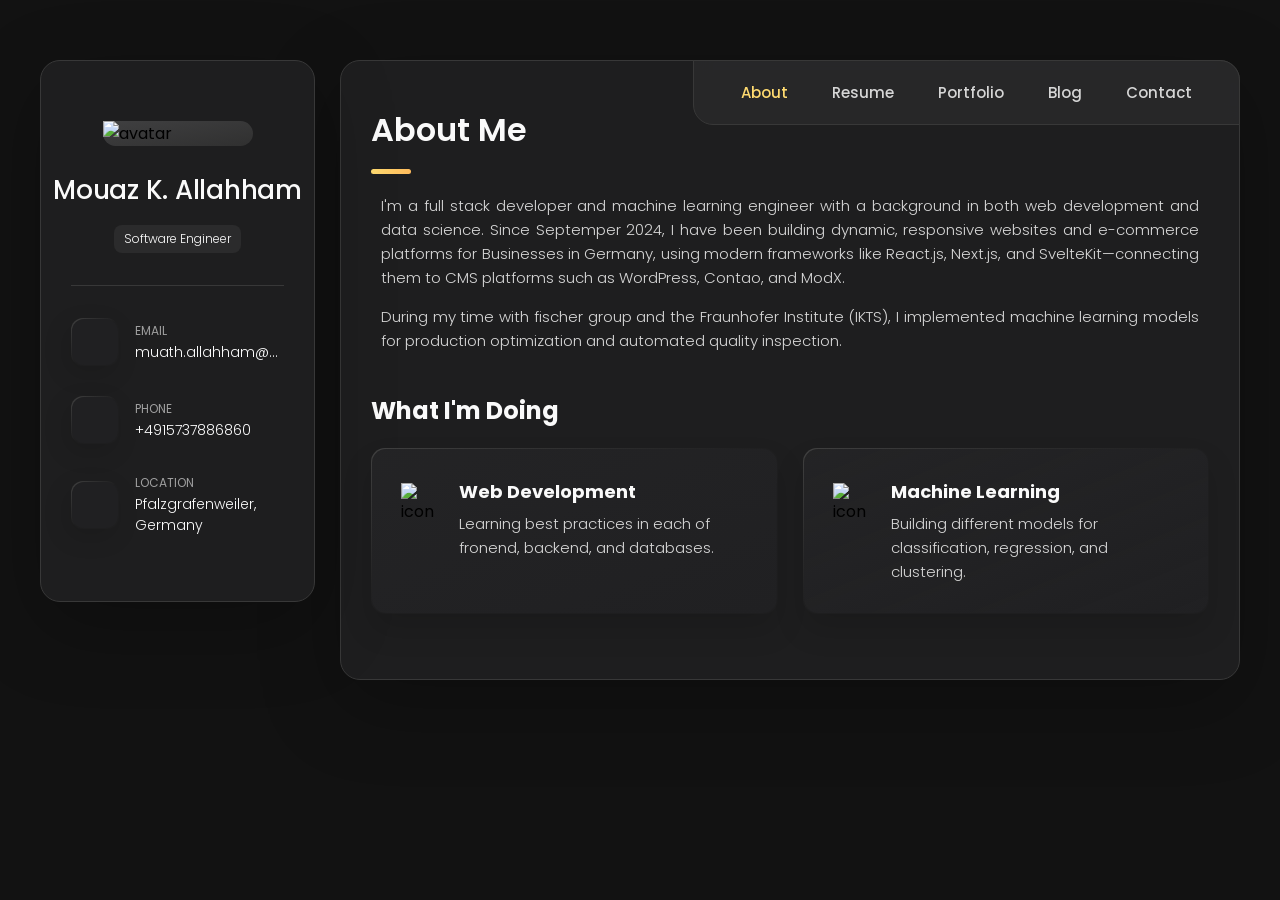
==== index.html @ 4fec2784 "portfolio first version" ====
<!DOCTYPE html>
<html lang="en">
  <head>
    <meta charset="UTF-8" />
    <meta name="viewport" content="width=device-width, initial-scale=1.0" />
    <title>Personal Portfolio</title>
    <link rel="stylesheet" href="style.css" />
    <link
      rel="shortcut icon"
      href="https://i.postimg.cc/9fqYVvxh/logo.png"
      type="image/x-icon"
    />
  </head>
  <body>
    <main>
      <aside class="sidebar" data-sidebar>
        <div class="sidebar-info">
          <figure class="avatar-box">
            <img
              src="https://i.postimg.cc/BQWgcd9D/simple-avatar-4.png"
              alt="avatar"
              width="80"
            />
          </figure>

          <div class="info-content">
            <h1 class="name" title="Mouaz K. Allahham">Mouaz K. Allahham</h1>
            <p class="title">Software Engineer</p>
          </div>

          <button class="info-more-btn" data-sidebar-btn>
            <span>Show Contacts</span>
            <ion-icon name="chevron-down"></ion-icon>
          </button>
        </div>

        <div class="sidebar-info-more">
          <div class="separator"></div>

          <ul class="contacts-list">
            <li class="contact-item">
              <div class="icon-box">
                <ion-icon name="mail-outline"></ion-icon>
              </div>

              <div class="contact-info">
                <p class="contact-title">Email</p>

                <a href="mailto:muath.allahham@gmail.com" class="contact-link"
                  >muath.allahham@gmail.com</a
                >
              </div>
            </li>

            <li class="contact-item">
              <div class="icon-box">
                <ion-icon name="phone-portrait-outline"></ion-icon>
              </div>

              <div class="contact-info">
                <p class="contact-title">Phone</p>

                <a href="tel:+4915737886860" class="contact-link"
                  >+4915737886860</a
                >
              </div>
            </li>

            <!-- <li class="contact-item">
              <div class="icon-box">
                <ion-icon name="calendar-outline"></ion-icon>
              </div>

              <div class="contact-info">
                <p class="contact-title">Birthday</p>

                <time datetime="1982-06-23">June 23, 1982</time>
              </div>
            </li> -->

            <li class="contact-item">
              <div class="icon-box">
                <ion-icon name="location-outline"></ion-icon>
              </div>

              <div class="contact-info">
                <p class="contact-title">Location</p>

                <address>Pfalzgrafenweiler, Germany</address>
              </div>
            </li>
          </ul>

          <div class="separator"></div>

          <ul class="social-list">
            <!-- <li class="social-item">
              <a href="#" class="social-link"
                ><ion-icon name="logo-facebook"></ion-icon
              ></a>
            </li>
            <li class="social-item">
              <a href="#" class="social-link"
                ><ion-icon name="logo-twitter"></ion-icon
              ></a>
            </li>
            <li class="social-item">
              <a href="#" class="social-link"
                ><ion-icon name="logo-instagram"></ion-icon
              ></a>
            </li> -->
          </ul>
        </div>
      </aside>

      <div class="main-content">
        <nav class="navbar">
          <ul class="navbar-list">
            <li class="navbar-item">
              <button class="navbar-link active" data-nav-link>About</button>
            </li>
            <li class="navbar-item">
              <button class="navbar-link" data-nav-link>Resume</button>
            </li>
            <li class="navbar-item">
              <button class="navbar-link" data-nav-link>Portfolio</button>
            </li>
            <li class="navbar-item">
              <button class="navbar-link" data-nav-link>Blog</button>
            </li>
            <li class="navbar-item">
              <button class="navbar-link" data-nav-link>Contact</button>
            </li>
          </ul>
        </nav>

        <article class="about active" data-page="about">
          <header>
            <h2 class="h2 article-title">About me</h2>
          </header>

          <section class="about-text">
            <p>
              I'm a full stack developer and machine learning engineer with a
              background in both web development and data science. Since
              Septemper 2024, I have been building dynamic, responsive websites
              and e-commerce platforms for Businesses in Germany, using modern
              frameworks like React.js, Next.js, and SvelteKit—connecting them
              to CMS platforms such as WordPress, Contao, and ModX.
            </p>
            <p>
              During my time with fischer group and the Fraunhofer Institute
              (IKTS), I implemented machine learning models for production
              optimization and automated quality inspection.
            </p>
          </section>

          <section class="service">
            <h3 class="h3 service-title">What I'm doing</h3>

            <ul class="service-list">
              <!-- <li class="service-item">
                <div class="service-icon-box">
                  <img
                    src="https://i.postimg.cc/4389jZkP/icon-design.png"
                    alt="icon"
                    width="40"
                  />
                </div>

                <div class="service-content-box">
                  <h4 class="h4 service-item-title">Web Design</h4>
                  <p class="service-item-text">
                    The most modern and high-quality design made at a
                    professional level.
                  </p>
                </div>
              </li> -->

              <li class="service-item">
                <div class="service-icon-box">
                  <img
                    src="https://i.postimg.cc/4389jZkP/icon-design.png"
                    alt="icon"
                    width="40"
                  />
                </div>

                <div class="service-content-box">
                  <h4 class="h4 service-item-title">Web development</h4>
                  <p class="service-item-text">
                    Learning best practices in each of fronend, backend, and
                    databases.
                  </p>
                </div>
              </li>

              <!-- <li class="service-item">
                <div class="service-icon-box">
                  <img
                    src="https://i.postimg.cc/xjLdzYxZ/icon-app.png"
                    alt="icon"
                    width="40"
                  />
                </div>

                <div class="service-content-box">
                  <h4 class="h4 service-item-title">Mobile apps</h4>
                  <p class="service-item-text">
                    Professional development of applications for iOS and
                    Android.
                  </p>
                </div>
              </li> -->

              <li class="service-item">
                <div class="service-icon-box">
                  <img
                    src="https://i.postimg.cc/QtDphVK8/brain.png"
                    alt="icon"
                    width="40"
                  />
                </div>

                <div class="service-content-box">
                  <h4 class="h4 service-item-title">Machine Learning</h4>
                  <p class="service-item-text">
                    Building different models for classification, regression,
                    and clustering.
                  </p>
                </div>
              </li>
            </ul>
          </section>

          <!-- <section class="testimonials">
            <h3 class="h3 testimonials-title">Testimonials</h3>

            <ul class="testimonials-list has-scrollbar">
              <li class="testimonials-item">
                <div class="content-card" data-testimonials-item>
                  <figure class="testimonials-avatar-box">
                    <img
                      src="https://i.postimg.cc/zGDHfn3G/avatar-1.png"
                      alt="avatar"
                      data-testimonials-avatar
                      width="60"
                    />
                  </figure>

                  <h4
                    class="h4 testimonials-item-title"
                    data-testimonials-title
                  >
                    Daniel Lewis
                  </h4>

                  <div class="testimonials-text" data-testimonials-text>
                    <p>
                      Richard was hired to create a corporate identity. It's
                      modern, clean and with a beautiful design that got a lot
                      of praises from colleagues and visitors. We were very
                      pleased with the work done. He has a lot of experience and
                      is very concerned about the needs of client.
                    </p>
                  </div>
                </div>
              </li>

              <li class="testimonials-item">
                <div class="content-card" data-testimonials-item>
                  <figure class="testimonials-avatar-box">
                    <img
                      src="https://i.postimg.cc/DwY0yHtx/avatar-2.png"
                      alt="avatar"
                      data-testimonials-avatar
                      width="60"
                    />
                  </figure>

                  <h4
                    class="h4 testimonials-item-title"
                    data-testimonials-title
                  >
                    Jessica Miller
                  </h4>

                  <div class="testimonials-text" data-testimonials-text>
                    <p>
                      Working with Richard has been an absolute pleasure. I was
                      impressed with his attention to detail, his web design
                      skills and his professional approach to our timelines and
                      processes.
                    </p>
                  </div>
                </div>
              </li>

              <li class="testimonials-item">
                <div class="content-card" data-testimonials-item>
                  <figure class="testimonials-avatar-box">
                    <img
                      src="https://i.postimg.cc/fRFWhX9F/avatar-3.png"
                      alt="avatar"
                      data-testimonials-avatar
                      width="60"
                    />
                  </figure>

                  <h4
                    class="h4 testimonials-item-title"
                    data-testimonials-title
                  >
                    Emily Evans
                  </h4>

                  <div class="testimonials-text" data-testimonials-text>
                    <p>
                      I couldn't be happier with the website that Richard
                      created for us. His attention to detail and creativity is
                      unmatched. Our clients frequently compliment the design,
                      and it has significantly improved our brand image.
                    </p>
                  </div>
                </div>
              </li>

              <li class="testimonials-item">
                <div class="content-card" data-testimonials-item>
                  <figure class="testimonials-avatar-box">
                    <img
                      src="https://i.postimg.cc/zXv1Xv81/avatar-4.png"
                      alt="avatar"
                      data-testimonials-avatar
                      width="60"
                    />
                  </figure>

                  <h4
                    class="h4 testimonials-item-title"
                    data-testimonials-title
                  >
                    Henry Williams
                  </h4>

                  <div class="testimonials-text" data-testimonials-text>
                    <p>
                      I was overwhelmed with the thought of redesigning my
                      online store, but Richard made the process seamless. The
                      site is not only visually appealing but also optimized for
                      conversions. I've seen a 50% increase in traffic since the
                      launch!
                    </p>
                  </div>
                </div>
              </li>
            </ul>
          </section> -->

          <div class="modal-container" data-modal-container>
            <div class="overlay" data-overlay></div>

            <section class="testimonials-modal">
              <button class="modal-close-btn" data-modal-close-btn>
                <ion-icon name="close-outline"></ion-icon>
              </button>

              <div class="modal-img-wrapper">
                <figure class="modal-avatar-box">
                  <img
                    src="https://i.postimg.cc/zGDHfn3G/avatar-1.png"
                    alt="Daniel Lewis"
                    width="80"
                    data-modal-img
                  />
                </figure>

                <img
                  src="https://i.postimg.cc/mZ00RwX7/icon-quote.png"
                  alt="quote icon"
                />
              </div>

              <div class="modal-content">
                <h4 class="h3 modal-title" data-modal-title>Daniel Lewis</h4>
                <time datetime="2023-06-14">14 June, 2023</time>

                <div class="modal-text" data-modal-text>
                  <p>
                    Richard was hired to create a corporate identity. It's
                    modern, clean and with a beautiful design that got a lot of
                    praises from colleagues and visitors. We were very pleased
                    with the work done. He has a lot of experience and is very
                    concerned about the needs of client.
                  </p>
                </div>
              </div>
            </section>
          </div>

          <!-- <section class="clients">
            <h3 class="h3 clients-title">Clients</h3>

            <ul class="clients-list has-scrollbar">
              <li class="clients-item">
                <a href="#"
                  ><img
                    src="https://i.postimg.cc/YqfKyG66/logo-1-color.png"
                    alt="logo"
                /></a>
              </li>

              <li class="clients-item">
                <a href="#"
                  ><img
                    src="https://i.postimg.cc/fWm6JtgG/logo-2-color.png"
                    alt="logo"
                /></a>
              </li>

              <li class="clients-item">
                <a href="#"
                  ><img
                    src="https://i.postimg.cc/Bb07xpwd/logo-3-color.png"
                    alt="logo"
                /></a>
              </li>

              <li class="clients-item">
                <a href="#"
                  ><img
                    src="https://i.postimg.cc/hv1yMmkh/logo-4-color.png"
                    alt="logo"
                /></a>
              </li>

              <li class="clients-item">
                <a href="#"
                  ><img
                    src="https://i.postimg.cc/ry1P86Dc/logo-5-color.png"
                    alt="logo"
                /></a>
              </li>

              <li class="clients-item">
                <a href="#"
                  ><img
                    src="https://i.postimg.cc/SsWDN8NV/logo-6-color.png"
                    alt="logo"
                /></a>
              </li>
            </ul>
          </section> -->
        </article>

        <article class="resume" data-page="resume">
          <header>
            <h2 class="h2 article-title">Resume</h2>
          </header>

          <section class="timeline">
            <div class="title-wrapper">
              <div class="icon-box">
                <ion-icon name="book-outline"></ion-icon>
              </div>

              <h3 class="h3">Experience</h3>
            </div>

            <ol class="timeline-list">
              <li class="timeline-item">
                <h4 class="h4 timeline-item-title">
                  Webentwickler - Martini Werbeagentur
                </h4>
                <span>09/2024 - Present</span>
                <p class="timeline-text">
                  Creating dynamic, responsive websites and e-commerce platforms
                  for businesses in Germany, using frameworks like React.js,
                  Next.js, and SvelteKit, as well as vanilla JavaScript/CSS, and
                  integrating with various CMSs including WordPress, Contao, and
                  ModX.
                </p>
              </li>

              <li class="timeline-item">
                <h4 class="h4 timeline-item-title">
                  Data Scientist / Machine Learning Engineer (internship) -
                  Fischer group
                </h4>
                <span>02/2024 - 07/2024</span>
                <p class="timeline-text">
                  Design and implementation of machine learning and computer
                  vision models based on sensor and image data for the
                  optimization of production processes and automated quality
                  inspection, including successful integration into existing
                  systems through interdisciplinary collaboration.
                </p>
              </li>

              <li class="timeline-item">
                <h4 class="h4 timeline-item-title">
                  Data Scientist (Master thesis) - Fraunhofer Institute (IKTS)
                </h4>
                <span>02/2023 - 07/2023</span>
                <p class="timeline-text">
                  Development and use of a database for electrode experiments
                  for data-driven analysis, visualization, and development of
                  machine learning models using SQL and Python.
                </p>
              </li>
            </ol>
          </section>

          <section class="timeline">
            <div class="title-wrapper">
              <div class="icon-box">
                <ion-icon name="book-outline"></ion-icon>
              </div>

              <h3 class="h3">Education</h3>
            </div>

            <ol class="timeline-list">
              <li class="timeline-item">
                <h4 class="h4 timeline-item-title">
                  M.A. in Digital Engineering - Bauhaus University (Germany)
                </h4>
                <span>2020 - 2023</span>
                <p class="timeline-text">
                  Master’s Thesis in collaboration with the Fraunhofer Institute
                  (IKTS): Title: “Predicting the Slurry Properties in the
                  Cathode Electrode Manufacturing Process”. <br />
                  Thesis Grade: 1.7 <br />
                  Project: Spam Detection in Search Engines
                </p>
              </li>

              <li class="timeline-item">
                <h4 class="h4 timeline-item-title">
                  B.A. in Civil Engineering - King Saud University (Saudi
                  Arabia)
                </h4>
                <span>2015 - 2019</span>
                <p class="timeline-text">
                  Grade: Very Good <br />
                  Major: Structural and Geotechnical Engineering <br />
                  Publications: "Efficient pile distribution for piled-raft foundations for tall buildings". American Society for Civil Engineers (ASCE)
                </p>
              </li>
            </ol>
          </section>

          <section class="skill">
            <h3 class="h3 skills-title">My Skills</h3>

            <ul class="skills-list content-card">
              <li class="skills-item">
                <div class="title-wrapper">
                  <h5 class="h5">Full Stack Web Development</h5>
                  <data value="60">60%</data>
                </div>

                <div class="skills-progress-bg">
                  <div class="skills-progress-fill" style="width: 60%"></div>
                </div>
              </li>

              <li class="skills-item">
                <div class="title-wrapper">
                  <h5 class="h5">Machine Learning Models Development</h5>
                  <data value="70">70%</data>
                </div>

                <div class="skills-progress-bg">
                  <div class="skills-progress-fill" style="width: 70%"></div>
                </div>
              </li>
            </ul>
          </section>
        </article>

        <article class="portfolio" data-page="portfolio">
          <header>
            <h2 class="h2 article-title">Portfolio</h2>
          </header>

          <!-- <section class="projects">
            <ul class="filter-list">
              <li class="filter-item">
                <button class="active" data-filter-btn>All</button>
              </li>
              <li class="filter-item">
                <button data-filter-btn>Web Design</button>
              </li>
              <li class="filter-item">
                <button data-filter-btn>Applications</button>
              </li>
              <li class="filter-item">
                <button data-filter-btn>Web Development</button>
              </li>
            </ul> -->

            <div class="filter-select-box">
              <button class="filter-select" data-select>
                <div class="select-value" data-select-value>
                  Select Category
                </div>

                <div class="select-icon">
                  <ion-icon name="chevron-down"></ion-icon>
                </div>
              </button>

              <ul class="select-list">
                <li class="select-item">
                  <button data-select-item>All</button>
                </li>
                <li class="select-item">
                  <button data-select-item>Web Design</button>
                </li>
                <li class="select-item">
                  <button data-select-item>Applications</button>
                </li>
                <li class="select-item">
                  <button data-select-item>Web Development</button>
                </li>
              </ul>
            </div>

            <!-- <ul class="project-list">
              <li
                class="project-item active"
                data-filter-item
                data-category="web development"
              >
                <a href="#">
                  <figure class="project-img">
                    <div class="project-item-icon-box">
                      <ion-icon name="eye-outline"></ion-icon>
                    </div>

                    <img
                      src="https://i.postimg.cc/qRHpHMyd/project-1.jpg"
                      alt="finance"
                      loading="lazy"
                    />
                  </figure>

                  <h3 class="project-title">Finance</h3>
                  <p class="project-category">Web Development</p>
                </a>
              </li>

              <li
                class="project-item active"
                data-filter-item
                data-category="web development"
              >
                <a href="#">
                  <figure class="project-img">
                    <div class="project-item-icon-box">
                      <ion-icon name="eye-outline"></ion-icon>
                    </div>

                    <img
                      src="https://i.postimg.cc/bNrcM2Wt/project-2.png"
                      alt="orizon"
                      loading="lazy"
                    />
                  </figure>

                  <h3 class="project-title">Orizon</h3>
                  <p class="project-category">Web Development</p>
                </a>
              </li>

              <li
                class="project-item active"
                data-filter-item
                data-category="web design"
              >
                <a href="#">
                  <figure class="project-img">
                    <div class="project-item-icon-box">
                      <ion-icon name="eye-outline"></ion-icon>
                    </div>

                    <img
                      src="https://i.postimg.cc/jSJVqYsq/project-3.jpg"
                      alt="fundo"
                      loading="lazy"
                    />
                  </figure>

                  <h3 class="project-title">Fundo</h3>
                  <p class="project-category">Web Design</p>
                </a>
              </li>

              <li
                class="project-item active"
                data-filter-item
                data-category="applications"
              >
                <a href="#">
                  <figure class="project-img">
                    <div class="project-item-icon-box">
                      <ion-icon name="eye-outline"></ion-icon>
                    </div>

                    <img
                      src="https://i.postimg.cc/dtpXxNGb/project-4.png"
                      alt="brawlhalla"
                      loading="lazy"
                    />
                  </figure>

                  <h3 class="project-title">Brawlhalla</h3>
                  <p class="project-category">Applications</p>
                </a>
              </li>

              <li
                class="project-item active"
                data-filter-item
                data-category="web design"
              >
                <a href="#">
                  <figure class="project-img">
                    <div class="project-item-icon-box">
                      <ion-icon name="eye-outline"></ion-icon>
                    </div>

                    <img
                      src="https://i.postimg.cc/43T0JKLw/project-5.png"
                      alt="dsm."
                      loading="lazy"
                    />
                  </figure>

                  <h3 class="project-title">DSM.</h3>
                  <p class="project-category">Web Design</p>
                </a>
              </li>

              <li
                class="project-item active"
                data-filter-item
                data-category="web design"
              >
                <a href="#">
                  <figure class="project-img">
                    <div class="project-item-icon-box">
                      <ion-icon name="eye-outline"></ion-icon>
                    </div>

                    <img
                      src="https://i.postimg.cc/qR1DX1kZ/project-6.png"
                      alt="metaspark"
                      loading="lazy"
                    />
                  </figure>

                  <h3 class="project-title">Metaspark</h3>
                  <p class="project-category">Web Design</p>
                </a>
              </li>

              <li
                class="project-item active"
                data-filter-item
                data-category="web development"
              >
                <a href="#">
                  <figure class="project-img">
                    <div class="project-item-icon-box">
                      <ion-icon name="eye-outline"></ion-icon>
                    </div>

                    <img
                      src="https://i.postimg.cc/Kj4q9tjc/project-7.png"
                      alt="summary"
                      loading="lazy"
                    />
                  </figure>

                  <h3 class="project-title">Summary</h3>
                  <p class="project-category">Web Development</p>
                </a>
              </li>

              <li
                class="project-item active"
                data-filter-item
                data-category="applications"
              >
                <a href="#">
                  <figure class="project-img">
                    <div class="project-item-icon-box">
                      <ion-icon name="eye-outline"></ion-icon>
                    </div>

                    <img
                      src="https://i.postimg.cc/rw2j4B1w/project-8.jpg"
                      alt="task manager"
                      loading="lazy"
                    />
                  </figure>

                  <h3 class="project-title">Task Manager</h3>
                  <p class="project-category">Applications</p>
                </a>
              </li>

              <li
                class="project-item active"
                data-filter-item
                data-category="web development"
              >
                <a href="#">
                  <figure class="project-img">
                    <div class="project-item-icon-box">
                      <ion-icon name="eye-outline"></ion-icon>
                    </div>

                    <img
                      src="https://i.postimg.cc/7LxNsSQv/project-9.png"
                      alt="arrival"
                      loading="lazy"
                    />
                  </figure>

                  <h3 class="project-title">Arrival</h3>
                  <p class="project-category">Web Development</p>
                </a>
              </li>
            </ul> -->
          </section>
        </article>

        <article class="blog" data-page="blog">
          <header>
            <h2 class="h2 article-title">Blog</h2>
          </header>

          <section class="blog-posts">
            <!-- <ul class="blog-posts-list">
              <li class="blog-post-item">
                <a href="#">
                  <figure class="blog-banner-box">
                    <img
                      src="https://i.postimg.cc/DysCZrWs/blog-1.jpg"
                      alt="Design conferences in 2024"
                      loading="lazy"
                    />
                  </figure>

                  <div class="blog-content">
                    <div class="blog-meta">
                      <p class="blog-category">Design</p>
                      <span class="dot"></span>
                      <time datetime="2024-02-23">Feb 23, 2024</time>
                    </div>

                    <h3 class="h3 blog-item-title">
                      Design conferences in 2024
                    </h3>
                    <p class="blog-text">
                      In 2024, several exciting design conferences are set to
                      take place, offering opportunities for professionals and
                      enthusiasts to connect, learn, and share innovative ideas.
                    </p>
                  </div>
                </a>
              </li>

              <li class="blog-post-item">
                <a href="#">
                  <figure class="blog-banner-box">
                    <img
                      src="https://i.postimg.cc/QC7qFDMs/blog-2.jpg"
                      alt="Best fonts every designer"
                      loading="lazy"
                    />
                  </figure>

                  <div class="blog-content">
                    <div class="blog-meta">
                      <p class="blog-category">Design</p>
                      <span class="dot"></span>
                      <time datetime="2024-01-29">Jan 29, 2024</time>
                    </div>

                    <h3 class="h3 blog-item-title">
                      Best fonts every designer
                    </h3>
                    <p class="blog-text">
                      When it comes to typography, choosing the right font is
                      essential for effective design. In this article, I'll
                      bring a brief overview of some of the best fonts that
                      every designer should consider incorporating into their
                      toolkit.
                    </p>
                  </div>
                </a>
              </li>

              <li class="blog-post-item">
                <a href="#">
                  <figure class="blog-banner-box">
                    <img
                      src="https://i.postimg.cc/W1T71QcL/blog-3.jpg"
                      alt="Design digest #80"
                      loading="lazy"
                    />
                  </figure>

                  <div class="blog-content">
                    <div class="blog-meta">
                      <p class="blog-category">Design</p>
                      <span class="dot"></span>
                      <time datetime="2023-12-20">Dec 20, 2023</time>
                    </div>

                    <h3 class="h3 blog-item-title">Design digest #80</h3>
                    <p class="blog-text">
                      Hello, my friends. In this Design Digest, I'll show you a
                      curated collection of the latest trends, insights, and
                      innovations in the design world. This edition highlights
                      key themes and discussions that are shaping the future of
                      design.
                    </p>
                  </div>
                </a>
              </li>

              <li class="blog-post-item">
                <a href="#">
                  <figure class="blog-banner-box">
                    <img
                      src="https://i.postimg.cc/2S0n8yxh/blog-4.jpg"
                      alt="2023 UI interactions"
                      loading="lazy"
                    />
                  </figure>

                  <div class="blog-content">
                    <div class="blog-meta">
                      <p class="blog-category">Design</p>
                      <span class="dot"></span>
                      <time datetime="2023-11-29">Nov 29, 2023</time>
                    </div>

                    <h3 class="h3 blog-item-title">2023 UI interactions</h3>
                    <p class="blog-text">
                      As we move into 2024, 2023 was marked by the rapidly
                      evolution of the landscape of UI interactions, driven by
                      advancements in technology and user expectations. Dive
                      with me in this text to see the main areas changed in this
                      year.
                    </p>
                  </div>
                </a>
              </li>

              <li class="blog-post-item">
                <a href="#">
                  <figure class="blog-banner-box">
                    <img
                      src="https://i.postimg.cc/YCCmVkw9/blog-5.jpg"
                      alt="The forgotten art of spacing"
                      loading="lazy"
                    />
                  </figure>

                  <div class="blog-content">
                    <div class="blog-meta">
                      <p class="blog-category">Design</p>
                      <span class="dot"></span>
                      <time datetime="2023-11-12">Nov 12, 2023</time>
                    </div>

                    <h3 class="h3 blog-item-title">
                      The forgotten art of spacing
                    </h3>
                    <p class="blog-text">
                      In the realm of design, spacing is often an overlooked yet
                      crucial element that can significantly impact the overall
                      aesthetic and functionality of a composition. This post
                      will emphasize the importance of white space, margins, and
                      padding in creating visually appealing and effective
                      designs.
                    </p>
                  </div>
                </a>
              </li>

              <li class="blog-post-item">
                <a href="#">
                  <figure class="blog-banner-box">
                    <img
                      src="https://i.postimg.cc/zBCBvP16/blog-6.jpg"
                      alt="Design digest #79"
                      loading="lazy"
                    />
                  </figure>

                  <div class="blog-content">
                    <div class="blog-meta">
                      <p class="blog-category">Design</p>
                      <span class="dot"></span>
                      <time datetime="2023-10-20">Oct 20, 2023</time>
                    </div>

                    <h3 class="h3 blog-item-title">Design digest #79</h3>
                    <p class="blog-text">
                      Hi, my friends. In this Design Digest I'll focus in the
                      tools and resources that we use daily in our projects.
                      Also, I'll include examples of software recommendations,
                      online courses, and design communities that foster
                      collaboration and learning.
                    </p>
                  </div>
                </a>
              </li>
            </ul> -->
          </section>
        </article>

        <article class="contact" data-page="contact">
          <header>
            <h2 class="h2 article-title">Contact</h2>
          </header>

          <!-- <section class="mapbox" data-mapbox>
            <figure>
              <iframe
                src="https://www.google.com/maps/embed?pb=!1m18!1m12!1m3!1d199666.5651251294!2d-121.58334177520186!3d38.56165006739519!2m3!1f0!2f0!3f0!3m2!1i1024!2i768!4f13.1!3m3!1m2!1s0x809ac672b28397f9%3A0x921f6aaa74197fdb!2sSacramento%2C%20CA%2C%20USA!5e0!3m2!1sen!2sbd!4v1647608789441!5m2!1sen!2sbd"
                width="400"
                height="300"
                loading="lazy"
              ></iframe>
            </figure>
          </section> -->

          <!-- <section class="contact-form">
            <h3 class="h3 form-title">Contact Form</h3>

            <form action="#" class="form" data-form>
              <div class="input-wrapper">
                <input
                  type="text"
                  name="fullname"
                  class="form-input"
                  placeholder="Full name"
                  required
                  data-form-input
                />
                <input
                  type="email"
                  name="email"
                  class="form-input"
                  placeholder="Email Address"
                  required
                  data-form-input
                />
              </div>

              <textarea
                name="message"
                class="form-input"
                placeholder="Your Message"
                required
                data-form-input=""
              ></textarea>

              <button class="form-btn" type="submit" disabled data-form-btn>
                <ion-icon name="paper-plane"></ion-icon>
                <span>Send Message</span>
              </button>
            </form>
          </section> -->
        </article>
      </div>
    </main>

    <script src="main.js"></script>

    <script
      type="module"
      src="https://unpkg.com/ionicons@7.1.0/dist/ionicons/ionicons.esm.js"
    ></script>
    <script
      nomodule
      src="https://unpkg.com/ionicons@7.1.0/dist/ionicons/ionicons.js"
    ></script>
  </body>
</html>
---- style.css ----
@import url('https://fonts.googleapis.com/css2?family=Poppins:ital,wght@0,100;0,200;0,300;0,400;0,500;0,600;0,700;0,800;0,900;1,100;1,200;1,300;1,400;1,500;1,600;1,700;1,800;1,900&display=swap');

:root {
    --bg-gradient-onyx: linear-gradient(to bottom right, hsl(240, 1%, 25%) 3%, hsl(0, 0%, 19%) 97%);
    --bg-gradient-jet: linear-gradient(to bottom right, hsla(240, 1%, 18%, .251) 3%, hsla(240, 2%, 11%, 0) 100%), hsl(240, 2%, 13%);
    --bg-gradient-yellow1: linear-gradient(to bottom right, hsl(45, 100%, 71%) 0%, hsla(36, 100%, 69%, 0) 50%);
    --bg-gradient-yellow2: linear-gradient(135deg, hsla(45, 100%, 71%, .251) 0%, hsla(35, 100%, 68%, 0) 59.86%), hsl(240, 2%, 13%);
    --border-gradient-onyx: linear-gradient(to bottom right, hsl(0, 0%, 25%) 0%, hsla(0, 0%, 25%, 0) 50%);
    --text-gradient-yellow: linear-gradient(to right, hsl(45, 100%, 72%), hsl(35, 100%, 68%));

    --jet: hsl(0, 0%, 22%);
    --onyx: hsl(240, 1%, 17%);
    --eerie-black1: hsl(240, 2%, 13%);
    --eerie-black2: hsl(240, 2%, 12%);
    --smoky-black: hsl(0, 0%, 7%);
    --white1: hsl(0, 0%, 100%);
    --white2: hsl(0, 0%, 98%);
    --orange-yellow-crayola: hsl(45, 100%, 72%);
    --vegas-gold: hsl(45, 54%, 58%);
    --light-gray: hsl(0, 0%, 84%);
    --light-gray70: hsla(0, 0%, 84%, .7);
    --bittersweet-shimmer: hsl(0, 43%, 51%);

    --ff-poppins: 'Poppins', sans-serif;

    --fs1: 24px;
    --fs2: 18px;
    --fs3: 17px;
    --fs4: 16px;
    --fs5: 15px;
    --fs6: 14px;
    --fs7: 13px;
    --fs8: 12px;

    --fw300: 300;
    --fw400: 400;
    --fw500: 500;
    --fw600: 600;

    --shadow1: -4px 8px 24px hsla(0, 0%, 0%, .25);
    --shadow2: 0px 16px 30px hsla(0, 0%, 0%, .25);
    --shadow3: 0px 16px 40px hsla(0, 0%, 0%, .25);
    --shadow4: 0px 25px 50px hsla(0, 0%, 0%, .15);
    --shadow5: 0px 24px 80px hsla(0, 0%, 0%, .25);

    --transition1: .25s ease;
    --transition2: .5s ease-in-out;
}

*, *::before, *::after {
    margin: 0;
    padding: 0;
    box-sizing: border-box;
}

a {text-decoration: none; }

li {list-style: none; }

img, ion-icon, a, button, time, span { display: block; }

button {
    font: inherit;
    background: none;
    border: none;
    text-align: left;
    cursor: pointer;
}

input, textarea {
    display: block;
    width: 100%;
    background: none;
    font: inherit;
}

::selection {
    background: var(--orange-yellow-crayola);
    color: var(--smoky-black);
}

:focus { outline-color: var(--orange-yellow-crayola); }

html { font-family: var(--ff-poppins); }

body { background: var(--smoky-black); }

main {
    margin: 15px 12px;
    margin-bottom: 75px;
    min-width: 259px;
}

.sidebar, article {
    background: var(--eerie-black2);
    border: 1px solid var(--jet);
    border-radius: 20px;
    box-shadow: var(--shadow1);
    z-index: 1;
    padding: 15px;
}

    .sidebar.active { max-height: 405px; }

.separator {
    width: 100%;
    height: 1px;
    background: var(--jet);
    margin: 16px 0;
}

.icon-box {
    position: relative;
    background: var(--border-gradient-onyx);
    width: 30px;
    height: 30px;
    border-radius: 8px;
    display: flex;
    justify-content: center;
    align-items: center;
    font-size: 16px;
    color: var(--orange-yellow-crayola);
    box-shadow: var(--shadow1);
    z-index: 1;
}

    .icon-box::before {
        content: '';
        position: absolute;
        inset: 1px;
        background: var(--eerie-black1);
        border-radius: inherit;
        z-index: -1;
    }

    .icon-box ion-icon { --ionicon-stroke-width: 35px; }

article { display: none; }

    article.active { 
        display: block;
        animation: fade .5s ease backwards;
    }

        @keyframes fade {
            0% { opacity: 0; }
            100% { opacity: 1; }
        }

.h2, .h3, .h4, .h5 { 
    color: var(--white2);
    text-transform: capitalize;
}

    .h2 { font-size: var(--fs1); }
    .h3 { font-size: var(--fs2); }
    .h4 { font-size: var(--fs4); }
    .h5 { 
        font-size: var(--fs7);
        font-weight: var(--fw500); 
    }

.article-title {
    position: relative;
    padding-bottom: 7px;
}

    .article-title::after {
        content: '';
        position: absolute;
        bottom: 0;
        left: 0;
        width: 30px;
        height: 3px;
        background: var(--text-gradient-yellow);
        border-radius: 3px;
    }

.has-scrollbar::-webkit-scrollbar {
    width: 5px;
    height: 5px;
}

.has-scrollbar::-webkit-scrollbar-track {
    background: var(--onyx);
    border-radius: 5px;
}

.has-scrollbar::-webkit-scrollbar-thumb {
    background: var(--orange-yellow-crayola);
    border-radius: 5px;
}

.has-scrollbar::-webkit-scrollbar-button { width: 20px; }

.content-card {
    position: relative;
    background: var(--border-gradient-onyx);
    padding: 15px;
    padding-top: 45px;
    border-radius: 14px;
    box-shadow: var(--shadow2);
    cursor: pointer;
    z-index: 1;
}

    .content-card::before {
        content: '';
        position: absolute;
        inset: 1px;
        background: var(--bg-gradient-jet);
        border-radius: inherit;
        z-index: -1;
    }

/*ASIDE - SIDEBAR*/

.sidebar {
    margin-bottom: 15px;
    max-height: 112px;
    overflow: hidden;
    padding: 15px;
    transition: var(--transition2);
}

.sidebar-info {
    position: relative;
    display: flex;
    justify-content: flex-start;
    align-items: center;
    gap: 15px;
}



.avatar-box {
    background: var(--bg-gradient-onyx);
    border-radius: 20px;
}

.info-content .name {
    color: var(--white2);
    font-size: var(--fs3);
    font-weight: var(--fw500);
    letter-spacing: -0.25px;
    margin-bottom: 10px;
}

.info-content .title {
    color: var(--white1);
    background: var(--onyx);
    font-size: var(--fs8);
    font-weight: var(--fw300);
    width: max-content;
    padding: 3px 12px;
    border-radius: 8px;
}

.info-more-btn {
    position: absolute;
    top: -15px;
    right: -15px;
    border-radius: 0 15px;
    font-size: 13px;
    color: var(--orange-yellow-crayola);
    background: var(--border-gradient-onyx);
    padding: 10px;
    box-shadow: var(--shadow2);
    transition: var(--transition1);
    z-index: 1;
}

    .info-more-btn::before {
        content: '';
        position: absolute;
        inset: 1px;
        border-radius: inherit;
        background: var(--bg-gradient-jet);
        transition: var(--transition1);
        z-index: -1;
    }

        .info-more-btn:hover, .info-more-btn:focus { background: var(--bg-gradient-yellow1); }
        .info-more-btn:hover::before, .info-more-btn:focus::before { background: var(--bg-gradient-yellow2); }

    .info-more-btn span { display: none; }

.sidebar-info-more {
    opacity: 0;
    visibility: hidden;
    transition: var(--transition2);
}

    .sidebar.active .sidebar-info-more {
        opacity: 1;
        visibility: visible;
    }

.contacts-list {
    display: grid;
    grid-template-columns: 1fr;
    gap: 16px;
}

.contact-item {
    min-width: 100%;
    display: flex;
    align-items: center;
    gap: 16px;
}

.contact-info {
    max-width: calc(100% - 46px);
    width: calc(100% - 46px);
}

    .contact-info :is(.contact-link, time, address) {
        color: var(--white2);
        font-size: var(--fs7);
    }

    .contact-info address { font-style: normal; }

.contact-title {
    color: var(--light-gray70);
    font-size: var(--fs8);
    text-transform: uppercase;
    margin-bottom: 2px;
}

.social-list {
    display: flex;
    justify-content: flex-start;
    align-items: center;
    gap: 15px;
    padding-bottom: 4px;
    padding-left: 7px;
}

.social-item .social-link {
    color: var(--light-gray70);
    font-size: 18px;
}

    .social-item .social-link:hover { color: var(--light-gray); }

/*NAVBAR*/

.navbar {
    position: fixed;
    bottom: 0;
    left: 0;
    width: 100%;
    background: hsla(240, 1%, 17%, .75);
    backdrop-filter: blur(10px);
    border: 1px solid var(--jet);
    border-radius: 12px 12px 0 0;
    box-shadow: var(--shadow2);
    z-index: 5;
}

.navbar-list {
    display: flex;
    flex-wrap: wrap;
    justify-content: center;
    align-items: center;
    padding: 0 10px;
}

.navbar-link {
    color: var(--light-gray);
    font-size: var(--fs8);
    padding: 20px 7px;
    transition: color var(--transition1);
}

    .navbar-link:hover, .navbar-link:focus { color: var(--light-gray70); }
    .navbar-link.active { color: var(--orange-yellow-crayola); }

/*ABOUT*/

.about .article-title { 
    margin-bottom: 15px;
    margin-top: 15px;
}

.about-text {
    color: var(--light-gray);
    font-size: var(--fs6);
    font-weight: var(--fw300);
    line-height: 1.6;
}

    .about-text p { 
        margin-bottom: 15px;
        text-align: justify;
        padding-left: 10px;
        padding-right: 10px;
     }

.service { margin-bottom: 35px; }

.service-title { margin-bottom: 20px; }

.service-list {
    display: grid;
    grid-template-columns: 1fr;
    gap: 20px;
}

.service-item {
    position: relative;
    background: var(--border-gradient-onyx);
    padding: 20px;
    border-radius: 14px;
    box-shadow: var(--shadow2);
    z-index: 1;
}

    .service-item::before {
        content: '';
        position: absolute;
        inset: 1px;
        background: var(--bg-gradient-jet);
        border-radius: inherit;
        z-index: -1;
    }

.service-icon-box { margin-bottom: 10px; }
    .service-icon-box img { margin: auto; }

.service-content-box { text-align: center; }
.service-item-title { margin-bottom: 7px; }

.service-item-text {
    color: var(--light-gray);
    font-size: var(--fs6);
    font-weight: var(--fw300);
    line-height: 1.6;
}

/*TESTIMONIALS*/

.testimonials { margin-bottom: 30px; }
.testimonials-title { margin-bottom: 20px; }

.testimonials-list {
    display: flex;
    justify-content: flex-start;
    align-items: flex-start;
    gap: 15px;
    margin: 0 -15px;
    padding: 25px 15px;
    padding-bottom: 35px;
    overflow-x: auto;
    scroll-behavior: smooth;
    overscroll-behavior-inline: contain;
    scroll-snap-type: inline mandatory;
}

.testimonials-item {
    min-width: 100%;
    scroll-snap-align: center;
}

.testimonials-avatar-box {
    position: absolute;
    top: 0;
    left: 0;
    transform: translate(15px, -25px);
    background: var(--bg-gradient-onyx);
    border-radius: 14px;
    box-shadow: var(--shadow1);
}

.testimonials-text {
    color: var(--light-gray);
    font-size: var(--fs6);
    font-weight: var(--fw300);
    line-height: 1.6;
    display: -webkit-box;
    line-clamp: 4;
    -webkit-line-clamp: 4;
    -webkit-box-orient: vertical;
    overflow: hidden;
}

/*MODAL CONTAINER*/

.modal-container {
    position: fixed;
    top: 0;
    left: 0;
    width: 100%;
    height: 100%;
    display: flex;
    justify-content: center;
    align-items: center;
    overflow-y: auto;
    overscroll-behavior: contain;
    z-index: 20;
    pointer-events: none;
    visibility: hidden;
}

    .modal-container::-webkit-scrollbar { display: none; }

    .modal-container.active {
        pointer-events: all;
        visibility: visible;
    }

        .modal-container.active .testimonials-modal {
            transform: scale(1);
            opacity: 1;
        }

.overlay {
    position: fixed;
    top: 0;
    left: 0;
    width: 100%;
    height: 100vh;
    background: hsl(0, 0%, 5%);
    opacity: 0;
    visibility: hidden;
    pointer-events: none;
    z-index: 1;
    transition: var(--transition1);
}

    .overlay.active {
        opacity: .8;
        visibility: visible;
        pointer-events: all;
    }

.testimonials-modal {
    background: var(--eerie-black2);
    position: relative;
    padding: 15px;
    margin: 15px 12px;
    border: 1px solid var(--jet);
    border-radius: 14px;
    box-shadow: var(--shadow5);
    transform: scale(1.2);
    opacity: 0;
    transition: var(--transition1);
    z-index: 2;
}

.modal-close-btn {
    position: absolute;
    top: 15px;
    right: 15px;
    background: var(--onyx);
    border-radius: 8px;
    width: 32px;
    height: 32px;
    display: flex;
    justify-content: center;
    align-items: center;
    color: var(--white2);
    font-size: 18px;
    opacity: .7;
}

    .modal-close-btn:hover, .modal-close-btn:focus { opacity: 1; }
    .modal-close-btn ion-icon { --ionicon-stroke-width: 50px; }

.modal-avatar-box {
    background: var(--bg-gradient-onyx);
    width: max-content;
    border-radius: 14px;
    margin-bottom: 15px;
    box-shadow: var(--shadow2);
}

.modal-img-wrapper > img { display: none; }

.modal-title { margin-bottom: 4px; }

.modal-content time {
    font-size: var(--fs6);
    color: var(--light-gray70);
    font-weight: var(--fw500);
    margin-bottom: 10px;
}

.modal-content p {
    color: var(--light-gray);
    font-size: var(--fs6);
    font-weight: var(--fw300);
    line-height: 1.6;
}

/*CLIENTS*/

.clients { margin-bottom: 15px; }

.clients-list {
    display: flex;
    justify-content: flex-start;
    align-items: flex-start;
    gap: 15px;
    margin: 0 -15px;
    padding: 25px;
    padding-bottom: 25px;
    overflow-x: auto;
    scroll-behavior: smooth;
    overscroll-behavior-inline: contain;
    scroll-snap-type: inline mandatory;
    scroll-padding-inline: 25px;
}

.clients-item {
    min-width: 50%;
    scroll-snap-align: start;
}

    .clients-item img {
        width: 100%;
        filter: grayscale(1);
        transition: var(--transition1);
    }

        .clients-item img:hover { filter: grayscale(0);}

/*RESUME*/

.article-title { margin-bottom: 30px; }

.timeline { margin-bottom: 30px; }

    .timeline .title-wrapper {
        display: flex;
        align-items: center;
        gap: 15px;
        margin-bottom: 25px;
    }

.timeline-list {
    font-size: var(--fs6);
    margin-left: 45px;
}

    .timeline-list span {
        color: var(--vegas-gold);
        font-weight: var(--fw400);
        line-height: 1.6;
    }

.timeline-item { position: relative; }

    .timeline-item:not(:last-child) { margin-bottom: 20px; }
        .timeline-item:not(:last-child)::before {
            content: '';
            position: absolute;
            top: -25px;
            left: -30px;
            width: 1px;
            height: calc(100% + 50px);
            background: var(--jet);
        }

    .timeline-item::after {
        content: '';
        position: absolute;
        top: 5px;
        left: -33px;
        height: 6px;
        width: 6px;
        border-radius: 50%;
        background: var(--text-gradient-yellow);
        box-shadow: 0 0 0 4px var(--jet);
    }

.timeline-item-title {
    font-size: var(--fs6);
    line-height: 1.3;
    margin-bottom: 7px;
}

.timeline-text {
    color: var(--light-gray);
    font-weight: var(--fw300);
    line-height: 1.6;
    text-align: justify;
}

/*SKILLS*/

.skills-title { margin-bottom: 20px; }

.skills-list { padding: 20px; }

.skills-item:not(:last-child) {margin-bottom: 15px; }

.skill .title-wrapper {
    display: flex;
    align-items: center;
    gap: 5px;
    margin-bottom: 8px;
}

    .skill .title-wrapper data {
        color: var(--light-gray);
        font-size: var(--fs7);
        font-weight: var(--fw300);
    }

.skills-progress-bg {
    background: var(--jet);
    width: 100%;
    height: 8px;
    border-radius: 10px;
}

.skills-progress-fill {
    background: var(--text-gradient-yellow);
    height: 100%;
    border-radius: inherit;
}

/*PORTFOLIO*/

.filter-list { display: none; }

.filter-select-box { 
    position: relative;
    margin-bottom: 25px;
}

.filter-select {
    background: var(--eerie-black2);
    color: var(--light-gray);
    display: flex;
    justify-content: space-between;
    align-items: center;
    width: 100%;
    padding: 12px 16px;
    border: 1px solid var(--jet);
    border-radius: 14px;
    font-size: var(--fs6);
    font-weight: var(--fw300);
}

    .filter-select.active .select-icon { transform: rotate(0.5turn); }

.select-list {
    background: var(--eerie-black2);
    position: absolute;
    top: calc(100% + 6px);
    width: 100%;
    padding: 6px;
    border: 1px solid var(--jet);
    border-radius: 14px;
    z-index: 2;
    visibility: hidden;
    pointer-events: none;
    transition: .5s ease-in-out;
}

    .filter-select.active + .select-list {
        opacity: 1;
        visibility: visible;
        pointer-events: all;
    }

.select-item button {
    background: var(--eerie-black2);
    color: var(--light-gray);
    font-size: var(--fs6);
    font-weight: var(--fw300);
    text-transform: capitalize;
    width: 100%;
    padding: 8px 10px;
    border-radius: 8px;
}

    .select-item button:hover { --eerie-black2: hsl(240, 2%, 20%); }

.project-list {
    display: grid;
    grid-template-columns: 1fr;
    gap: 30px;
    margin-bottom: 10px;
}

.project-item { display: none; }

    .project-item.active {
        display: block;
        animation: scaleUp .25s ease forwards;
    }

        @keyframes scaleUp {
            0% { transform: scale(0.5); }
            100% { transform: scale(1); }
        }

    .project-item > a { width: 100%; }

.project-img {
    position: relative;
    width: 100%;
    height: 200px;
    border-radius: 16px;
    overflow: hidden;
    margin-bottom: 15px;
}

    .project-img img {
        width: 100%;
        height: 100%;
        object-fit: cover;
        transition: var(--transition1);
    }

    .project-img::before {
        content: '';
        position: absolute;
        top: 0;
        left: 0;
        width: 100%;
        height: 100%;
        background: transparent;
        z-index: 1;
        transition: var(--transition1);
    }

        .project-item > a:hover img { transform: scale(1.1); }

        .project-item > a:hover .project-img::before { background: hsla(0, 0%, 0%, .5); }

.project-item-icon-box {
    --scale: .8;

    background: var(--jet);
    color: var(--orange-yellow-crayola);
    position: absolute;
    top: 50%;
    left: 50%;
    transform: translate(-50%, -50%) scale(var(--scale));
    font-size: 20px;
    padding: 18px;
    border-radius: 12px;
    opacity: 0;
    z-index: 1;
    transition: var(--transition1);
}

    .project-item > a:hover .project-item-icon-box {
        --scale: 1;
        opacity: 1;
    }

    .project-item-icon-box ion-icon { --ionicon-stroke-width: 50px; }

.project-title, .project-category { margin-left: 10px; }

    .project-title {
        color: var(--white2);
        font-size: var(--fs5);
        font-weight: var(--fw400);
        text-transform: capitalize;
        line-height: 1.3;
    }

    .project-category {
        color: var(--light-gray70);
        font-size: var(--fs6);
        font-weight: var(--fw300);
    }

/*BLOG*/

.blog-posts { margin-bottom: 10px; }

.blog-posts-list {
    display: grid;
    grid-template-columns: 1fr;
    gap: 20px;
}

.blog-posts-item > a {
    position: relative;
    background: var(--border-gradient-onyx);
    height: 100%;
    box-shadow: var(--shadow4);
    border-radius: 16px;
    z-index: 1;
}

    .blog-posts-item > a::before {
        content: '';
        position: absolute;
        inset: 1px;
        border-radius: inherit;
        background: var(--eerie-black1);
        z-index: -1;
    }

.blog-banner-box {
    width: 100%;
    height: 200px;
    border-radius: 12px;
    overflow: hidden;
}

    .blog-banner-box img {
        width: 100%;
        height: 100%;
        object-fit: cover;
        transition: var(--transition1);
    }

.blog-content { padding: 15px; }

.blog-meta {
    display: flex;
    justify-content: flex-start;
    align-items: center;
    gap: 7px;
    margin-bottom: 10px;
}

    .blog-meta :is(.blog-category, time) {
        color: var(--light-gray70);
        font-size: var(--fs6);
        font-weight: var(--fw300);
    }

    .blog-meta .dot {
        background: var(--light-gray70);
        width: 4px;
        height: 4px;
        border-radius: 4px;
    }

.blog-item-title {
    margin-bottom: 10px;
    line-height: 1.3;
    transition: var(--transition1);
}

    .blog-post-item > a:hover .blog-item-title { color: var(--orange-yellow-crayola); }

.blog-text {
    color: var(--light-gray);
    font-size: var(--fs6);
    font-weight: var(--fw300);
    line-height: 1.6;
    text-align: justify;
}

/*CONTACT*/

.mapbox {
    position: relative;
    height: 250px;
    width: 100%;
    border-radius: 16px;
    margin-bottom: 30px;
    border: 1px solid var(--jet);
    overflow: hidden;
}

    .mapbox figure { height: 100%; }

    .mapbox iframe {
        width: 100%;
        height: 100%;
        border: none;
        filter: grayscale(1) invert(1);
    }

.contact-form { margin-bottom: 10px; }

.form-title { margin-bottom: 20px; }

.input-wrapper {
    display: grid;
    grid-template-columns: 1fr;
    gap: 25px;
    margin-bottom: 25px;
}

.form-input {
    color: var(--white2);
    font-size: var(--fs6);
    font-weight: var(--fw400);
    padding: 13px 20px;
    border: 1px solid var(--jet);
    border-radius: 14px;
    outline: none;
}

    .form-input::placeholder { font-weight: var(--fw500); }
    .form-input:focus { border-color: var(--orange-yellow-crayola); }
        .form-input:focus:invalid { border-color: var(--bittersweet-shimmer); }

textarea.form-input {
    min-height: 100px;
    height: 120px;
    max-height: 200px;
    resize: vertical;
    margin-bottom: 25px;
}

    textarea.form-input::-webkit-realizer { display: none; }

.form-btn {
    position: relative;
    width: 100%;
    background: var(--border-gradient-onyx);
    color: var(--orange-yellow-crayola);
    display: flex;
    justify-content: center;
    align-items: center;
    gap: 10px;
    padding: 13px 20px;
    border-radius: 14px;
    font-size: var(--fs6);
    text-transform: capitalize;
    box-shadow: var(--shadow3);
    z-index: 1;
    transition: var(--transition1);
}

    .form-btn::before {
        content: '';
        position: absolute;
        inset: 1px;
        background: var(--bg-gradient-jet);
        border-radius: inherit;
        z-index: -1;
        transition: var(--transition1);
    }

    .form-btn ion-icon { font-size: 16px; }
    .form-btn:hover { background: var(--bg-gradient-yellow1); }
        .form-btn::before { background: var(--bg-gradient-yellow2); }

    .form-btn:disabled {
        opacity: .7;
        cursor: not-allowed;
    }

        .form-btn:disabled:hover { background: var(--border-gradient-onyx); }
            .form-btn:disabled:hover::before { background: var(--bg-gradient-jet); }


/*MEDIA QUERIES*/

@media (min-width: 450px) {
    .clients-item { min-width: calc(33.33% - 10px); }

    .project-img, .blog-banner-box { height: auto; }
}

@media (min-width: 580px) {
    :root {
        --fs1: 32px;
        --fs2: 24px;
        --fs3: 26px;
        --fs4: 18px;
        --fs6: 15px;
        --fs7: 15px;
        --fs8: 12px;
    }

    .sidebar, article {
        width: 520px;
        margin-inline: auto;
        padding: 30px;
    }

    .article-title {
        font-weight: var(--fw600);
        padding-bottom: 15px;
    }

        .article-title::after {
            width: 40px;
            height: 5px;
        }

    .icon-box {
        width: 48px;
        height: 48px;
        border-radius: 12px;
        font-size: 18px;
    }

    main {
        margin-top: 60px;
        margin-bottom: 100px;
    }

    .sidebar {
        max-height: 180px;
        margin-bottom: 30px;
    }

        .sidebar.active { max-height: 584px; }

    .sidebar-info { gap: 25px; }

    .avatar-box { border-radius: 30px; }
        .avatar-box img { width: 120px; }

    .info-content .name { margin-bottom: 15px; }
    .info-content .title { padding: 5px 10px; }

    .info-more-btn {
        top: -30px;
        right: -30px;
        padding: 10px 15px;
    }

        .info-more-btn span {
            display: block;
            font-size: var(--fs8);
        }

        .info-more-btn ion-icon { display: none; }

    .separator { margin: 32px 0; }

    .contacts-list { gap: 20px; }

    .contact-info {
        max-width: calc(100% - 64px);
        width: calc(100% - 64px);
    }

    .navbar { border-radius: 20px 20px 0 0; }

    .navbar-list { gap: 20px; }
    .navbar-link { --fs8: 14px; }

    .about .article-title { margin-bottom: 20px; }
    .about-text { margin-bottom: 40px; }

    .service-item {
        display: flex;
        justify-content: flex-start;
        align-items: flex-start;
        gap: 18px;
        padding: 30px;
    }

    .service-icon-box {
        margin-bottom: 0;
        margin-top: 5px;
    }

    .service-content-box { text-align: left; }

    .testimonials-title { margin-bottom: 25px; }

    .testimonials-list {
        gap: 30px;
        margin: 0 -30px;
        padding: 30px;
        padding-bottom: 35px;
    }

    .content-card {
        padding: 30px;
        padding-top: 25px;
    }

    .testimonials-avatar-box {
        transform: translate(30px, -30px);
        border-radius: 28px;
    }

        .testimonials-avatar-box img { width: 80px; }

    .testimonials-item-title {
        margin-bottom: 10px;
        margin-left: 95px;
    }

    .testimonials-text {
        line-clamp: 2;
        -webkit-line-clamp: 2;
    }

    .modal-container {padding: 20px; }

    .testimonials-modal {
        display: flex;
        justify-content: flex-start;
        align-items: stretch;
        gap: 25px;
        padding: 30px;
        border-radius: 20px;
    }

    .modal-img-wrapper {
        display: flex;
        flex-direction: column;
        align-items: center;
    }

    .modal-avatar-box {
        border-radius: 18px;
        margin-bottom: 0;
    }

        .modal-avatar-box img { width: 65px; }

    .modal-img-wrapper > img {
        display: block;
        position: relative;
        /* flex-grow: 1; */
        width: 35px;
        top: 50px;
    }

    .clients-list {
        gap: 25px;
        margin: 0 -30px;
        padding: 45px;
        scroll-padding-inline: 45px;
    }

    .clients-item { min-width: calc(33..33% - 35px); }

    .timeline-list { margin-left: 65px; }

    .timeline-item:not(:last-child)::before { left: -40px; }

    .timeline-item::after {
        height: 8px;
        width: 8px;
        left: -43px;
    }

    .skills-item:not(:last-child) { margin-bottom: 25px; }

    .project-img, .blog-banner-box { border-radius: 16px; }

    .blog-posts-list { gap: 30px; }

    .blog-content { padding: 25px; }

    .mapbox {
        height: 380px;
        border-radius: 18px;
    }

    .input-wrapper {
        gap: 30px;
        margin-bottom: 30px;
    }

    .form-input { padding: 15px 20px; }

    textarea.form-input { margin-bottom: 30px; }

    .form-btn {
        --fs-6: 16px;
        padding: 16px 20px;
    }

        .form-btn ion-icon { font-size: 18px; }
}

@media (min-width: 768px) {

    .sidebar, article { width: 700px; }

    .has-scrollbar::-webkit-scrollbar-button { width: 100px; }

    .contacts-list {
        grid-template-columns: 1fr 1fr;
        gap: 30px 15px;
    }

    .navbar-link { --fs8: 15px; }

    .testimonials-modal {
        gap: 35px;
        max-width: 680px;
    }

    .modal-avatar-box img { width: 80px; }

    .article-title { padding-bottom: 20px; }

    .filter-select-box { display: none; }

    .filter-list {
        display: flex;
        justify-content: flex-start;
        align-items: center;
        gap: 25px;
        padding-left: 5px;
        margin-bottom: 30px;
    }

    .filter-item button {
        color: var(--light-gray);
        font-size: var(--fs5);
        transition: var(--transition1);
    }

        .filter-item button:hover { color: var(--light-gray70); }
        .filter-item button.active { color: var(--orange-yellow-crayola); }

    .project-list, .blog-posts-list { grid-template-columns: 1fr 1fr; }

    .input-wrapper { grid-template-columns: 1fr 1fr; }

    .form-btn {
        width: max-content;
        margin-left: auto;
    }
}

@media (min-width: 1024px) {

    :root {
        --shadow1: -4px 8px 24px hsla(0, 0%, 0%, .125);
        --shadow2: 0px 16px 30px hsla(0, 0%, 0%, .125);
        --shadow3: 0px 16px 40px hsla(0, 0%, 0%, .125);
    }

    .sidebar, article {
        width: 950px;
        box-shadow: var(--shadow5);
    }

    main { margin-bottom: 60px; }

    .main-content {
        position: relative;
        width: max-content;
        margin: auto;
    }

    .navbar {
        position: absolute;
        bottom: auto;
        top: 0;
        left: auto;
        right: 0;
        width: max-content;
        border-radius: 0 20px;
        padding: 0 20px;
        box-shadow: none;
    }

    .navbar-list {
        gap: 30px;
        padding: 0 20px;
    }

    .navbar-link { font-weight: var(--fw500); }

    .service-list {
        grid-template-columns: 1fr 1fr;
        gap: 20px 25px;
    }

    .testimonials-item { min-width: calc(50% - 15px); }

    .modal-img-wrapper > img { top: 20px; }

    .clients-item { min-width: calc(25% - 15px); }

    .project-list { grid-template-columns: repeat(3, 1fr); }

    .blog-banner-box { height: 230px; }
}

@media (min-width: 1250px) {

    body::-webkit-scrollbar { width: 20px; }
    body::-webkit-scrollbar-track { background: var(--smoky-black); }

    body::-webkit-scrollbar-thumb {
        border: 5px solid var(--smoky-black);
        background: hsla(0, 0%, 100%, .1);
        border-radius: 20px;
        box-shadow: inset 1px 1px 0 hsla(0, 0%, 100%, .11), inset -1px -1px 0 hsla(0, 0%, 100%, .11);
    }

    body::-webkit-scrollbar-thumb:hover { background: hsla(0, 0%, 100%, .15); }
    body::-webkit-scrollbar-button { height: 60px; }

    .sidebar, article { width: auto; }

    article { min-height: 100%; }

    main {
        max-width: 1200px;
        margin-inline: auto;
        display: flex;
        justify-content: center;
        align-items: stretch;
        gap: 25px;
    }

    .main-content {
        min-width: 75%;
        width: 75%;
        margin: 0;
    }

    .sidebar {
        position: sticky;
        top: 60px;
        max-height: max-content;
        height: 100%;
        margin-bottom: 0;
        padding-top: 60px;
        z-index: 1;
    }

    .sidebar-info { flex-direction: column; }

    .avatar-box img { width: 150px; }

    .info-content .name {
        white-space: nowrap;
        text-align: center;
    }

    .info-content .title { margin: auto; }

    .info-more-btn { display: none; }

    .sidebar-info-more {
        opacity: 1;
        visibility: visible;
    }

    .contacts-list { grid-template-columns: 1fr; }

    .contact-info :is(.contact-link) {
        white-space: nowrap;
        overflow: hidden;
        text-overflow: ellipsis;
    }

    .contact-info :is(.contact-link, time, address) {
        --fs7: 14px;
        font-weight: var(--fw300);
    }

    .separator:last-of-type {
        margin: 15px 0;
        opacity: 0;
    }

    .social-list { justify-content: center; }

    .timeline-text { max-width: 700px; }
}
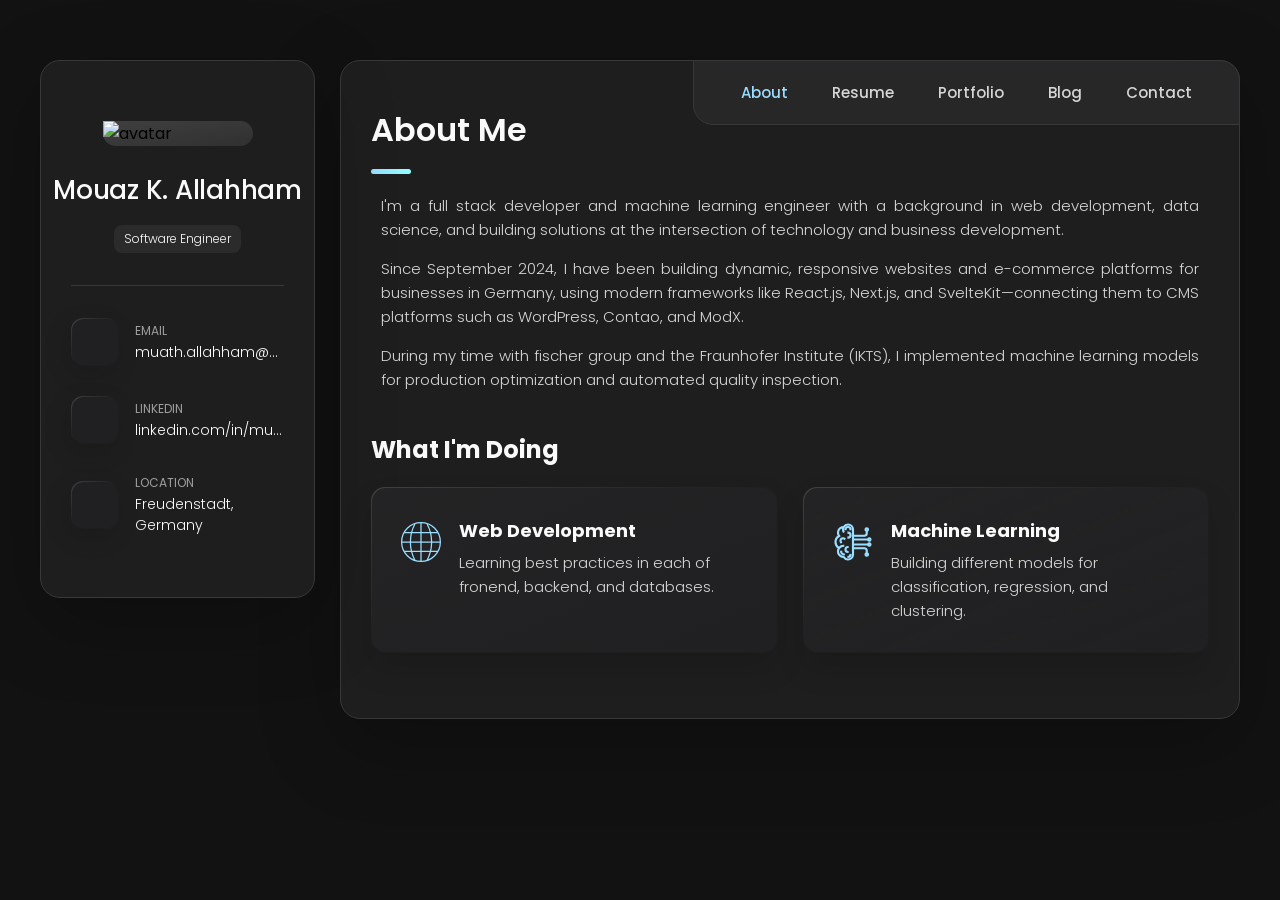
==== commit ff7365eb: "update" ====
--- a/index.html
+++ b/index.html
@@ -3,13 +3,8 @@
   <head>
     <meta charset="UTF-8" />
     <meta name="viewport" content="width=device-width, initial-scale=1.0" />
-    <title>Personal Portfolio</title>
+    <title>Mouaz Portfolio</title>
     <link rel="stylesheet" href="style.css" />
-    <link
-      rel="shortcut icon"
-      href="https://i.postimg.cc/9fqYVvxh/logo.png"
-      type="image/x-icon"
-    />
   </head>
   <body>
     <main>
@@ -51,7 +46,7 @@
                 >
               </div>
             </li>
-
+            <!-- 
             <li class="contact-item">
               <div class="icon-box">
                 <ion-icon name="phone-portrait-outline"></ion-icon>
@@ -60,11 +55,11 @@
               <div class="contact-info">
                 <p class="contact-title">Phone</p>
 
-                <a href="tel:+4915737886860" class="contact-link"
-                  >+4915737886860</a
+                <a href="" class="contact-link"
+                  >Private</a
                 >
               </div>
-            </li>
+            </li> -->
 
             <!-- <li class="contact-item">
               <div class="icon-box">
@@ -80,21 +75,37 @@
 
             <li class="contact-item">
               <div class="icon-box">
+                <ion-icon name="logo-linkedin"></ion-icon>
+              </div>
+
+              <div class="contact-info">
+                <p class="contact-title">LinkedIn</p>
+                <a
+                  href="https://www.linkedin.com/in/muath-allahham/"
+                  class="contact-link"
+                  target="_blank"
+                  >linkedin.com/in/muath-allahham</a
+                >
+              </div>
+            </li>
+
+            <li class="contact-item">
+              <div class="icon-box">
                 <ion-icon name="location-outline"></ion-icon>
               </div>
 
               <div class="contact-info">
                 <p class="contact-title">Location</p>
 
-                <address>Pfalzgrafenweiler, Germany</address>
+                <address>Freudenstadt, Germany</address>
               </div>
             </li>
           </ul>
 
           <div class="separator"></div>
 
-          <ul class="social-list">
-            <!-- <li class="social-item">
+          <!-- <ul class="social-list">
+            <li class="social-item">
               <a href="#" class="social-link"
                 ><ion-icon name="logo-facebook"></ion-icon
               ></a>
@@ -108,8 +119,8 @@
               <a href="#" class="social-link"
                 ><ion-icon name="logo-instagram"></ion-icon
               ></a>
-            </li> -->
-          </ul>
+            </li>
+          </ul> -->
         </div>
       </aside>
 
@@ -142,9 +153,11 @@
           <section class="about-text">
             <p>
               I'm a full stack developer and machine learning engineer with a
-              background in both web development and data science. Since
-              Septemper 2024, I have been building dynamic, responsive websites
-              and e-commerce platforms for Businesses in Germany, using modern
+              background in web development, data science, and building solutions at the intersection of technology and business development. 
+            </p>
+            <p>
+              Since September 2024, I have been building dynamic, responsive websites
+              and e-commerce platforms for businesses in Germany, using modern
               frameworks like React.js, Next.js, and SvelteKit—connecting them
               to CMS platforms such as WordPress, Contao, and ModX.
             </p>
@@ -179,11 +192,78 @@
 
               <li class="service-item">
                 <div class="service-icon-box">
-                  <img
-                    src="https://i.postimg.cc/4389jZkP/icon-design.png"
+                  <!-- <img
+                    src="assets/website-logo.svg"
                     alt="icon"
                     width="40"
-                  />
+                    class="icon"
+                  /> -->
+
+                  <svg
+                    width="40px"
+                    height="40px"
+                    viewBox="0 0 64 64"
+                    version="1.1"
+                    xmlns="http://www.w3.org/2000/svg"
+                    xmlns:xlink="http://www.w3.org/1999/xlink"
+                    xmlns:sketch="http://www.bohemiancoding.com/sketch/ns"
+                    class="icon"
+                  >
+                    <g
+                      id="Page-1"
+                      stroke="none"
+                      stroke-width="1"
+                      fill="none"
+                      fill-rule="evenodd"
+                      sketch:type="MSPage"
+                    >
+                      <g
+                        id="Network"
+                        sketch:type="MSLayerGroup"
+                        transform="translate(1.000000, 1.000000)"
+                        stroke="#6B6C6E"
+                        stroke-width="2"
+                      >
+                        <circle
+                          id="Oval"
+                          sketch:type="MSShapeGroup"
+                          cx="31"
+                          cy="31"
+                          r="31"
+                        ></circle>
+                        <path
+                          d="M21.2,60.1 C16.6,51.4 14,41.5 14,31.1 C14,20.7 16.6,10.8 21.2,2.1"
+                          id="Shape"
+                          sketch:type="MSShapeGroup"
+                        ></path>
+                        <path
+                          d="M40.8,2.1 C45.4,10.8 48,20.7 48,31.1 C48,41.5 45.4,51.4 40.8,60.1"
+                          id="Shape"
+                          sketch:type="MSShapeGroup"
+                        ></path>
+                        <path
+                          d="M4,16.1 L58,16.1"
+                          id="Shape"
+                          sketch:type="MSShapeGroup"
+                        ></path>
+                        <path
+                          d="M0,31.1 L62,31.1"
+                          id="Shape"
+                          sketch:type="MSShapeGroup"
+                        ></path>
+                        <path
+                          d="M4,46.1 L58,46.1"
+                          id="Shape"
+                          sketch:type="MSShapeGroup"
+                        ></path>
+                        <path
+                          d="M31,0.1 L31,62.1"
+                          id="Shape"
+                          sketch:type="MSShapeGroup"
+                        ></path>
+                      </g>
+                    </g>
+                  </svg>
                 </div>
 
                 <div class="service-content-box">
@@ -215,11 +295,59 @@
 
               <li class="service-item">
                 <div class="service-icon-box">
-                  <img
+                  <!-- <img
                     src="https://i.postimg.cc/QtDphVK8/brain.png"
                     alt="icon"
                     width="40"
-                  />
+                  /> -->
+
+                  <svg
+                    fill="#000000"
+                    version="1.1"
+                    id="Layer_1"
+                    xmlns="http://www.w3.org/2000/svg"
+                    xmlns:xlink="http://www.w3.org/1999/xlink"
+                    viewBox="0 0 32 32"
+                    xml:space="preserve"
+                    width="40px"
+                    height="40px"
+                    class="icon"
+                  >
+                    <path
+                      id="machine--learning--06_1_"
+                      d="M12,30.36c-1.47,0-2.852-0.766-3.653-2.011C5.703,28.24,3.64,26.106,3.64,23.5
+                  c0-0.899,0.252-1.771,0.733-2.544C2.678,19.887,1.64,18.021,1.64,16s1.038-3.886,2.733-4.957C3.893,10.271,3.64,9.4,3.64,8.5
+                  c0-2.63,2.101-4.779,4.712-4.858C9.155,2.402,10.534,1.64,12,1.64c2.404,0,4.36,1.956,4.36,4.36v4.64H25
+                  c0.904,0,1.64-0.736,1.64-1.64V7.312c-0.575-0.158-1-0.686-1-1.312c0-0.75,0.61-1.36,1.36-1.36S28.36,5.25,28.36,6
+                  c0,0.625-0.425,1.153-1,1.312V9c0,1.301-1.059,2.36-2.36,2.36h-8.64v2.28h11.329c0.158-0.576,0.687-1,1.312-1
+                  c0.75,0,1.36,0.61,1.36,1.36s-0.61,1.36-1.36,1.36c-0.625,0-1.153-0.424-1.312-1H16.36v3.28h11.329c0.158-0.575,0.687-1,1.312-1
+                  c0.75,0,1.36,0.61,1.36,1.36s-0.61,1.36-1.36,1.36c-0.625,0-1.153-0.425-1.312-1H16.36v2.279H25c1.302,0,2.36,1.059,2.36,2.36v1.688
+                  c0.575,0.158,1,0.687,1,1.312c0,0.75-0.61,1.36-1.36,1.36s-1.36-0.61-1.36-1.36c0-0.625,0.425-1.153,1-1.312V23
+                  c0-0.904-0.735-1.64-1.64-1.64h-8.64V26C16.36,28.404,14.404,30.36,12,30.36z M8.721,27.628l0.143,0.186
+                  C9.526,28.957,10.699,29.64,12,29.64c2.007,0,3.64-1.633,3.64-3.64V6c0-2.007-1.633-3.64-3.64-3.64
+                  c-1.301,0-2.474,0.683-3.137,1.826L8.747,4.365C8.493,4.869,8.36,5.431,8.36,6c0,0.64,0.168,1.269,0.487,1.82L8.224,8.18
+                  C7.842,7.521,7.64,6.766,7.64,6c0-0.547,0.103-1.088,0.3-1.593C5.901,4.694,4.36,6.42,4.36,8.5c0,0.876,0.283,1.722,0.817,2.446
+                  l0.246,0.333l-0.364,0.197C3.394,12.377,2.36,14.11,2.36,16c0,1.785,0.922,3.43,2.427,4.365C5.713,19.268,7.061,18.64,8.5,18.64
+                  v0.721c-1.206,0-2.336,0.517-3.125,1.424l-0.198,0.27C4.643,21.778,4.36,22.624,4.36,23.5c0,2.283,1.857,4.14,4.14,4.14
+                  L8.721,27.628z M27,25.36c-0.353,0-0.64,0.287-0.64,0.64s0.287,0.64,0.64,0.64s0.64-0.287,0.64-0.64S27.353,25.36,27,25.36z
+                  M29,17.36c-0.353,0-0.64,0.287-0.64,0.64s0.287,0.64,0.64,0.64s0.64-0.287,0.64-0.64S29.353,17.36,29,17.36z M29,13.36
+                  c-0.353,0-0.64,0.287-0.64,0.64s0.287,0.64,0.64,0.64s0.64-0.287,0.64-0.64S29.353,13.36,29,13.36z M27,5.36
+                  c-0.353,0-0.64,0.287-0.64,0.64S26.647,6.64,27,6.64S27.64,6.353,27.64,6S27.353,5.36,27,5.36z M12,28.36v-0.72
+                  c0.904,0,1.64-0.735,1.64-1.64h0.72C14.36,27.302,13.301,28.36,12,28.36z M9,26.36c-1.577,0-2.86-1.283-2.86-2.86h0.72
+                  c0,1.18,0.96,2.14,2.14,2.14C9,25.64,9,26.36,9,26.36z M12,24.36c-1.301,0-2.36-1.059-2.36-2.36s1.059-2.36,2.36-2.36v0.721
+                  c-0.904,0-1.64,0.735-1.64,1.64s0.736,1.64,1.64,1.64V24.36z M6.332,16.667C5.886,16.221,5.64,15.629,5.64,15
+                  c0-1.39,0.97-2.36,2.36-2.36c0.641,0,1.218,0.238,1.669,0.689l-0.51,0.509C8.847,13.525,8.446,13.36,8,13.36
+                  c-0.996,0-1.64,0.644-1.64,1.64c0,0.437,0.171,0.848,0.48,1.158L6.332,16.667z M12,12.86v-0.72c0.904,0,1.64-0.736,1.64-1.64
+                  S12.904,8.86,12,8.86V8.14c1.301,0,2.36,1.059,2.36,2.36S13.301,12.86,12,12.86z M14.36,6h-0.72c0-0.904-0.736-1.64-1.64-1.64
+                  S10.36,5.096,10.36,6H9.64c0-1.301,1.059-2.36,2.36-2.36S14.36,4.699,14.36,6z"
+                    />
+                    <rect
+                      id="_Transparent_Rectangle"
+                      style="fill: none"
+                      width="32"
+                      height="32"
+                    />
+                  </svg>
                 </div>
 
                 <div class="service-content-box">
@@ -470,14 +598,14 @@
             <ol class="timeline-list">
               <li class="timeline-item">
                 <h4 class="h4 timeline-item-title">
-                  Webentwickler - Martini Werbeagentur
+                  Software Engineer - Martini Werbeagentur
                 </h4>
                 <span>09/2024 - Present</span>
                 <p class="timeline-text">
                   Creating dynamic, responsive websites and e-commerce platforms
                   for businesses in Germany, using frameworks like React.js,
                   Next.js, and SvelteKit, as well as vanilla JavaScript/CSS, and
-                  integrating with various CMSs including WordPress, Contao, and
+                  integrating with various CMS including WordPress, Contao, and
                   ModX.
                 </p>
               </li>
@@ -544,7 +672,9 @@
                 <p class="timeline-text">
                   Grade: Very Good <br />
                   Major: Structural and Geotechnical Engineering <br />
-                  Publications: "Efficient pile distribution for piled-raft foundations for tall buildings". American Society for Civil Engineers (ASCE)
+                  Publications: "Efficient pile distribution for piled-raft
+                  foundations for tall buildings". American Society for Civil
+                  Engineers (ASCE)
                 </p>
               </li>
             </ol>
@@ -600,34 +730,32 @@
               </li>
             </ul> -->
 
-            <div class="filter-select-box">
-              <button class="filter-select" data-select>
-                <div class="select-value" data-select-value>
-                  Select Category
-                </div>
-
-                <div class="select-icon">
-                  <ion-icon name="chevron-down"></ion-icon>
-                </div>
-              </button>
-
-              <ul class="select-list">
-                <li class="select-item">
-                  <button data-select-item>All</button>
-                </li>
-                <li class="select-item">
-                  <button data-select-item>Web Design</button>
-                </li>
-                <li class="select-item">
-                  <button data-select-item>Applications</button>
-                </li>
-                <li class="select-item">
-                  <button data-select-item>Web Development</button>
-                </li>
-              </ul>
-            </div>
-
-            <!-- <ul class="project-list">
+          <div class="filter-select-box">
+            <button class="filter-select" data-select>
+              <div class="select-value" data-select-value>Select Category</div>
+
+              <div class="select-icon">
+                <ion-icon name="chevron-down"></ion-icon>
+              </div>
+            </button>
+
+            <ul class="select-list">
+              <li class="select-item">
+                <button data-select-item>All</button>
+              </li>
+              <li class="select-item">
+                <button data-select-item>Web Design</button>
+              </li>
+              <li class="select-item">
+                <button data-select-item>Applications</button>
+              </li>
+              <li class="select-item">
+                <button data-select-item>Web Development</button>
+              </li>
+            </ul>
+          </div>
+
+          <!-- <ul class="project-list">
               <li
                 class="project-item active"
                 data-filter-item
@@ -835,7 +963,7 @@
                 </a>
               </li>
             </ul> -->
-          </section>
+          <!-- </section> -->
         </article>
 
         <article class="blog" data-page="blog">
--- a/style.css
+++ b/style.css
@@ -1,1464 +1,1799 @@
-@import url('https://fonts.googleapis.com/css2?family=Poppins:ital,wght@0,100;0,200;0,300;0,400;0,500;0,600;0,700;0,800;0,900;1,100;1,200;1,300;1,400;1,500;1,600;1,700;1,800;1,900&display=swap');
+@import url("https://fonts.googleapis.com/css2?family=Poppins:ital,wght@0,100;0,200;0,300;0,400;0,500;0,600;0,700;0,800;0,900;1,100;1,200;1,300;1,400;1,500;1,600;1,700;1,800;1,900&display=swap");
 
 :root {
-    --bg-gradient-onyx: linear-gradient(to bottom right, hsl(240, 1%, 25%) 3%, hsl(0, 0%, 19%) 97%);
-    --bg-gradient-jet: linear-gradient(to bottom right, hsla(240, 1%, 18%, .251) 3%, hsla(240, 2%, 11%, 0) 100%), hsl(240, 2%, 13%);
-    --bg-gradient-yellow1: linear-gradient(to bottom right, hsl(45, 100%, 71%) 0%, hsla(36, 100%, 69%, 0) 50%);
-    --bg-gradient-yellow2: linear-gradient(135deg, hsla(45, 100%, 71%, .251) 0%, hsla(35, 100%, 68%, 0) 59.86%), hsl(240, 2%, 13%);
-    --border-gradient-onyx: linear-gradient(to bottom right, hsl(0, 0%, 25%) 0%, hsla(0, 0%, 25%, 0) 50%);
-    --text-gradient-yellow: linear-gradient(to right, hsl(45, 100%, 72%), hsl(35, 100%, 68%));
-
-    --jet: hsl(0, 0%, 22%);
-    --onyx: hsl(240, 1%, 17%);
-    --eerie-black1: hsl(240, 2%, 13%);
-    --eerie-black2: hsl(240, 2%, 12%);
-    --smoky-black: hsl(0, 0%, 7%);
-    --white1: hsl(0, 0%, 100%);
-    --white2: hsl(0, 0%, 98%);
-    --orange-yellow-crayola: hsl(45, 100%, 72%);
-    --vegas-gold: hsl(45, 54%, 58%);
-    --light-gray: hsl(0, 0%, 84%);
-    --light-gray70: hsla(0, 0%, 84%, .7);
-    --bittersweet-shimmer: hsl(0, 43%, 51%);
-
-    --ff-poppins: 'Poppins', sans-serif;
-
-    --fs1: 24px;
-    --fs2: 18px;
-    --fs3: 17px;
-    --fs4: 16px;
-    --fs5: 15px;
-    --fs6: 14px;
-    --fs7: 13px;
+  --bg-gradient-onyx: linear-gradient(
+    to bottom right,
+    hsl(240, 1%, 25%) 3%,
+    hsl(0, 0%, 19%) 97%
+  );
+  --bg-gradient-jet: linear-gradient(
+      to bottom right,
+      hsla(240, 1%, 18%, 0.251) 3%,
+      hsla(240, 2%, 11%, 0) 100%
+    ),
+    hsl(240, 2%, 13%);
+  --bg-gradient-yellow1: linear-gradient(
+    to bottom right,
+    hsl(45, 100%, 71%) 0%,
+    hsla(36, 100%, 69%, 0) 50%
+  );
+  --bg-gradient-light-blue: linear-gradient(
+    to bottom right,
+    hsl(200, 100%, 80%) 0%,
+    hsla(180, 100%, 78%, 0) 50%
+  );
+  --bg-gradient-yellow2: linear-gradient(
+      135deg,
+      hsla(45, 100%, 71%, 0.251) 0%,
+      hsla(35, 100%, 68%, 0) 59.86%
+    ),
+    hsl(240, 2%, 13%);
+  --bg-gradient-light-blue2: linear-gradient(
+      135deg,
+      hsla(200, 100%, 80%, 0.251) 0%,
+      hsla(180, 100%, 78%, 0) 59.86%
+    ),
+    hsl(240, 2%, 13%);
+  --border-gradient-onyx: linear-gradient(
+    to bottom right,
+    hsl(0, 0%, 25%) 0%,
+    hsla(0, 0%, 25%, 0) 50%
+  );
+  --text-gradient-yellow: linear-gradient(
+    to right,
+    hsl(45, 100%, 72%),
+    hsl(35, 100%, 68%)
+  );
+  --text-gradient-light-blue: linear-gradient(
+    to right,
+    hsl(200, 100%, 80%),
+    hsl(180, 100%, 78%)
+  );
+
+  --jet: hsl(0, 0%, 22%);
+  --onyx: hsl(240, 1%, 17%);
+  --eerie-black1: hsl(240, 2%, 13%);
+  --eerie-black2: hsl(240, 2%, 12%);
+  --smoky-black: hsl(0, 0%, 7%);
+  --white1: hsl(0, 0%, 100%);
+  --white2: hsl(0, 0%, 98%);
+  --orange-yellow-crayola: hsl(45, 100%, 72%);
+  --light-blue: hsl(200, 100%, 80%);
+  --vegas-gold: hsl(45, 54%, 58%);
+  --vegas-blue: hsl(200, 100%, 50%);
+  --light-gray: hsl(0, 0%, 84%);
+  --light-gray70: hsla(0, 0%, 84%, 0.7);
+  --bittersweet-shimmer: hsl(0, 43%, 51%);
+
+  --ff-poppins: "Poppins", sans-serif;
+
+  --fs1: 24px;
+  --fs2: 18px;
+  --fs3: 17px;
+  --fs4: 16px;
+  --fs5: 15px;
+  --fs6: 14px;
+  --fs7: 13px;
+  --fs8: 12px;
+
+  --fw300: 300;
+  --fw400: 400;
+  --fw500: 500;
+  --fw600: 600;
+
+  --shadow1: -4px 8px 24px hsla(0, 0%, 0%, 0.25);
+  --shadow2: 0px 16px 30px hsla(0, 0%, 0%, 0.25);
+  --shadow3: 0px 16px 40px hsla(0, 0%, 0%, 0.25);
+  --shadow4: 0px 25px 50px hsla(0, 0%, 0%, 0.15);
+  --shadow5: 0px 24px 80px hsla(0, 0%, 0%, 0.25);
+
+  --transition1: 0.25s ease;
+  --transition2: 0.5s ease-in-out;
+}
+
+*,
+*::before,
+*::after {
+  margin: 0;
+  padding: 0;
+  box-sizing: border-box;
+}
+
+a {
+  text-decoration: none;
+}
+
+li {
+  list-style: none;
+}
+
+img,
+ion-icon,
+a,
+button,
+time,
+span {
+  display: block;
+}
+
+button {
+  font: inherit;
+  background: none;
+  border: none;
+  text-align: left;
+  cursor: pointer;
+}
+
+input,
+textarea {
+  display: block;
+  width: 100%;
+  background: none;
+  font: inherit;
+}
+
+::selection {
+  background: var(--light-blue);
+  color: var(--smoky-black);
+}
+
+:focus {
+  outline-color: var(--light-blue);
+}
+
+html {
+  font-family: var(--ff-poppins);
+}
+
+body {
+  background: var(--smoky-black);
+}
+
+main {
+  margin: 15px 12px;
+  margin-bottom: 75px;
+  min-width: 259px;
+}
+
+.sidebar,
+article {
+  background: var(--eerie-black2);
+  border: 1px solid var(--jet);
+  border-radius: 20px;
+  box-shadow: var(--shadow1);
+  z-index: 1;
+  padding: 15px;
+}
+
+.sidebar.active {
+  max-height: 405px;
+}
+
+.separator {
+  width: 100%;
+  height: 1px;
+  background: var(--jet);
+  margin: 16px 0;
+}
+
+.icon-box {
+  position: relative;
+  background: var(--border-gradient-onyx);
+  width: 30px;
+  height: 30px;
+  border-radius: 8px;
+  display: flex;
+  justify-content: center;
+  align-items: center;
+  font-size: 16px;
+  color: var(--light-blue);
+  box-shadow: var(--shadow1);
+  z-index: 1;
+}
+
+.icon-box::before {
+  content: "";
+  position: absolute;
+  inset: 1px;
+  background: var(--eerie-black1);
+  border-radius: inherit;
+  z-index: -1;
+}
+
+.icon-box ion-icon {
+  --ionicon-stroke-width: 35px;
+}
+
+article {
+  display: none;
+}
+
+article.active {
+  display: block;
+  animation: fade 0.5s ease backwards;
+}
+
+@keyframes fade {
+  0% {
+    opacity: 0;
+  }
+  100% {
+    opacity: 1;
+  }
+}
+
+.h2,
+.h3,
+.h4,
+.h5 {
+  color: var(--white2);
+  text-transform: capitalize;
+}
+
+.h2 {
+  font-size: var(--fs1);
+}
+.h3 {
+  font-size: var(--fs2);
+}
+.h4 {
+  font-size: var(--fs4);
+}
+.h5 {
+  font-size: var(--fs7);
+  font-weight: var(--fw500);
+}
+
+.article-title {
+  position: relative;
+  padding-bottom: 7px;
+}
+
+.article-title::after {
+  content: "";
+  position: absolute;
+  bottom: 0;
+  left: 0;
+  width: 30px;
+  height: 3px;
+  background: var(--text-gradient-light-blue);
+  border-radius: 3px;
+}
+
+.has-scrollbar::-webkit-scrollbar {
+  width: 5px;
+  height: 5px;
+}
+
+.has-scrollbar::-webkit-scrollbar-track {
+  background: var(--onyx);
+  border-radius: 5px;
+}
+
+.has-scrollbar::-webkit-scrollbar-thumb {
+  background: var(--light-blue);
+  border-radius: 5px;
+}
+
+.has-scrollbar::-webkit-scrollbar-button {
+  width: 20px;
+}
+
+.content-card {
+  position: relative;
+  background: var(--border-gradient-onyx);
+  padding: 15px;
+  padding-top: 45px;
+  border-radius: 14px;
+  box-shadow: var(--shadow2);
+  cursor: pointer;
+  z-index: 1;
+}
+
+.content-card::before {
+  content: "";
+  position: absolute;
+  inset: 1px;
+  background: var(--bg-gradient-jet);
+  border-radius: inherit;
+  z-index: -1;
+}
+
+/*ASIDE - SIDEBAR*/
+
+.sidebar {
+  margin-bottom: 15px;
+  max-height: 112px;
+  overflow: hidden;
+  padding: 15px;
+  transition: var(--transition2);
+}
+
+.sidebar-info {
+  position: relative;
+  display: flex;
+  justify-content: flex-start;
+  align-items: center;
+  gap: 15px;
+}
+
+.avatar-box {
+  background: var(--bg-gradient-onyx);
+  border-radius: 20px;
+}
+
+.info-content .name {
+  color: var(--white2);
+  font-size: var(--fs3);
+  font-weight: var(--fw500);
+  letter-spacing: -0.25px;
+  margin-bottom: 10px;
+}
+
+.info-content .title {
+  color: var(--white1);
+  background: var(--onyx);
+  font-size: var(--fs8);
+  font-weight: var(--fw300);
+  width: max-content;
+  padding: 3px 12px;
+  border-radius: 8px;
+}
+
+.info-more-btn {
+  position: absolute;
+  top: -15px;
+  right: -15px;
+  border-radius: 0 15px;
+  font-size: 13px;
+  color: var(--light-blue);
+  background: var(--border-gradient-onyx);
+  padding: 10px;
+  box-shadow: var(--shadow2);
+  transition: var(--transition1);
+  z-index: 1;
+}
+
+.info-more-btn::before {
+  content: "";
+  position: absolute;
+  inset: 1px;
+  border-radius: inherit;
+  background: var(--bg-gradient-jet);
+  transition: var(--transition1);
+  z-index: -1;
+}
+
+.info-more-btn:hover,
+.info-more-btn:focus {
+  background: var(--bg-gradient-light-blue);
+}
+.info-more-btn:hover::before,
+.info-more-btn:focus::before {
+  background: var(--bg-gradient-light-blue2);
+}
+
+.info-more-btn span {
+  display: none;
+}
+
+.sidebar-info-more {
+  opacity: 0;
+  visibility: hidden;
+  transition: var(--transition2);
+}
+
+.sidebar.active .sidebar-info-more {
+  opacity: 1;
+  visibility: visible;
+}
+
+.contacts-list {
+  display: grid;
+  grid-template-columns: 1fr;
+  gap: 16px;
+}
+
+.contact-item {
+  min-width: 100%;
+  display: flex;
+  align-items: center;
+  gap: 16px;
+}
+
+.contact-info {
+  max-width: calc(100% - 46px);
+  width: calc(100% - 46px);
+}
+
+.contact-info :is(.contact-link, time, address) {
+  color: var(--white2);
+  font-size: var(--fs7);
+}
+
+.contact-info address {
+  font-style: normal;
+}
+
+.contact-title {
+  color: var(--light-gray70);
+  font-size: var(--fs8);
+  text-transform: uppercase;
+  margin-bottom: 2px;
+}
+
+.social-list {
+  display: flex;
+  justify-content: flex-start;
+  align-items: center;
+  gap: 15px;
+  padding-bottom: 4px;
+  padding-left: 7px;
+}
+
+.social-item .social-link {
+  color: var(--light-gray70);
+  font-size: 18px;
+}
+
+.social-item .social-link:hover {
+  color: var(--light-gray);
+}
+
+/*NAVBAR*/
+
+.navbar {
+  position: fixed;
+  bottom: 0;
+  left: 0;
+  width: 100%;
+  background: hsla(240, 1%, 17%, 0.75);
+  backdrop-filter: blur(10px);
+  border: 1px solid var(--jet);
+  border-radius: 12px 12px 0 0;
+  box-shadow: var(--shadow2);
+  z-index: 5;
+}
+
+.navbar-list {
+  display: flex;
+  flex-wrap: wrap;
+  justify-content: center;
+  align-items: center;
+  padding: 0 10px;
+}
+
+.navbar-link {
+  color: var(--light-gray);
+  font-size: var(--fs8);
+  padding: 20px 7px;
+  transition: color var(--transition1);
+}
+
+.navbar-link:hover,
+.navbar-link:focus {
+  color: var(--light-gray70);
+}
+.navbar-link.active {
+  color: var(--light-blue);
+}
+
+/*ABOUT*/
+
+.about .article-title {
+  margin-bottom: 15px;
+  margin-top: 15px;
+}
+
+.about-text {
+  color: var(--light-gray);
+  font-size: var(--fs6);
+  font-weight: var(--fw300);
+  line-height: 1.6;
+}
+
+.about-text p {
+  margin-bottom: 15px;
+  text-align: justify;
+  padding-left: 10px;
+  padding-right: 10px;
+}
+
+.service {
+  margin-bottom: 35px;
+}
+
+.service-title {
+  margin-bottom: 20px;
+}
+
+.service-list {
+  display: grid;
+  grid-template-columns: 1fr;
+  gap: 20px;
+}
+
+.service-item {
+  position: relative;
+  background: var(--border-gradient-onyx);
+  padding: 20px;
+  border-radius: 14px;
+  box-shadow: var(--shadow2);
+  z-index: 1;
+}
+
+.service-item::before {
+  content: "";
+  position: absolute;
+  inset: 1px;
+  background: var(--bg-gradient-jet);
+  border-radius: inherit;
+  z-index: -1;
+}
+
+.service-icon-box {
+  margin-bottom: 10px;
+}
+.service-icon-box img {
+  margin: auto;
+}
+
+.service-content-box {
+  text-align: center;
+}
+.service-item-title {
+  margin-bottom: 7px;
+}
+
+.service-item-text {
+  color: var(--light-gray);
+  font-size: var(--fs6);
+  font-weight: var(--fw300);
+  line-height: 1.6;
+}
+
+/*TESTIMONIALS*/
+
+.testimonials {
+  margin-bottom: 30px;
+}
+.testimonials-title {
+  margin-bottom: 20px;
+}
+
+.testimonials-list {
+  display: flex;
+  justify-content: flex-start;
+  align-items: flex-start;
+  gap: 15px;
+  margin: 0 -15px;
+  padding: 25px 15px;
+  padding-bottom: 35px;
+  overflow-x: auto;
+  scroll-behavior: smooth;
+  overscroll-behavior-inline: contain;
+  scroll-snap-type: inline mandatory;
+}
+
+.testimonials-item {
+  min-width: 100%;
+  scroll-snap-align: center;
+}
+
+.testimonials-avatar-box {
+  position: absolute;
+  top: 0;
+  left: 0;
+  transform: translate(15px, -25px);
+  background: var(--bg-gradient-onyx);
+  border-radius: 14px;
+  box-shadow: var(--shadow1);
+}
+
+.testimonials-text {
+  color: var(--light-gray);
+  font-size: var(--fs6);
+  font-weight: var(--fw300);
+  line-height: 1.6;
+  display: -webkit-box;
+  line-clamp: 4;
+  -webkit-line-clamp: 4;
+  -webkit-box-orient: vertical;
+  overflow: hidden;
+}
+
+/*MODAL CONTAINER*/
+
+.modal-container {
+  position: fixed;
+  top: 0;
+  left: 0;
+  width: 100%;
+  height: 100%;
+  display: flex;
+  justify-content: center;
+  align-items: center;
+  overflow-y: auto;
+  overscroll-behavior: contain;
+  z-index: 20;
+  pointer-events: none;
+  visibility: hidden;
+}
+
+.modal-container::-webkit-scrollbar {
+  display: none;
+}
+
+.modal-container.active {
+  pointer-events: all;
+  visibility: visible;
+}
+
+.modal-container.active .testimonials-modal {
+  transform: scale(1);
+  opacity: 1;
+}
+
+.overlay {
+  position: fixed;
+  top: 0;
+  left: 0;
+  width: 100%;
+  height: 100vh;
+  background: hsl(0, 0%, 5%);
+  opacity: 0;
+  visibility: hidden;
+  pointer-events: none;
+  z-index: 1;
+  transition: var(--transition1);
+}
+
+.overlay.active {
+  opacity: 0.8;
+  visibility: visible;
+  pointer-events: all;
+}
+
+.testimonials-modal {
+  background: var(--eerie-black2);
+  position: relative;
+  padding: 15px;
+  margin: 15px 12px;
+  border: 1px solid var(--jet);
+  border-radius: 14px;
+  box-shadow: var(--shadow5);
+  transform: scale(1.2);
+  opacity: 0;
+  transition: var(--transition1);
+  z-index: 2;
+}
+
+.modal-close-btn {
+  position: absolute;
+  top: 15px;
+  right: 15px;
+  background: var(--onyx);
+  border-radius: 8px;
+  width: 32px;
+  height: 32px;
+  display: flex;
+  justify-content: center;
+  align-items: center;
+  color: var(--white2);
+  font-size: 18px;
+  opacity: 0.7;
+}
+
+.modal-close-btn:hover,
+.modal-close-btn:focus {
+  opacity: 1;
+}
+.modal-close-btn ion-icon {
+  --ionicon-stroke-width: 50px;
+}
+
+.modal-avatar-box {
+  background: var(--bg-gradient-onyx);
+  width: max-content;
+  border-radius: 14px;
+  margin-bottom: 15px;
+  box-shadow: var(--shadow2);
+}
+
+.modal-img-wrapper > img {
+  display: none;
+}
+
+.modal-title {
+  margin-bottom: 4px;
+}
+
+.modal-content time {
+  font-size: var(--fs6);
+  color: var(--light-gray70);
+  font-weight: var(--fw500);
+  margin-bottom: 10px;
+}
+
+.modal-content p {
+  color: var(--light-gray);
+  font-size: var(--fs6);
+  font-weight: var(--fw300);
+  line-height: 1.6;
+}
+
+/*CLIENTS*/
+
+.clients {
+  margin-bottom: 15px;
+}
+
+.clients-list {
+  display: flex;
+  justify-content: flex-start;
+  align-items: flex-start;
+  gap: 15px;
+  margin: 0 -15px;
+  padding: 25px;
+  padding-bottom: 25px;
+  overflow-x: auto;
+  scroll-behavior: smooth;
+  overscroll-behavior-inline: contain;
+  scroll-snap-type: inline mandatory;
+  scroll-padding-inline: 25px;
+}
+
+.clients-item {
+  min-width: 50%;
+  scroll-snap-align: start;
+}
+
+.clients-item img {
+  width: 100%;
+  filter: grayscale(1);
+  transition: var(--transition1);
+}
+
+.clients-item img:hover {
+  filter: grayscale(0);
+}
+
+/*RESUME*/
+
+.article-title {
+  margin-bottom: 30px;
+}
+
+.timeline {
+  margin-bottom: 30px;
+}
+
+.timeline .title-wrapper {
+  display: flex;
+  align-items: center;
+  gap: 15px;
+  margin-bottom: 25px;
+}
+
+.timeline-list {
+  font-size: var(--fs6);
+  margin-left: 45px;
+}
+
+.timeline-list span {
+  color: var(--light-blue);
+  font-weight: var(--fw400);
+  line-height: 1.6;
+}
+
+.timeline-item {
+  position: relative;
+}
+
+.timeline-item:not(:last-child) {
+  margin-bottom: 20px;
+}
+.timeline-item:not(:last-child)::before {
+  content: "";
+  position: absolute;
+  top: -25px;
+  left: -30px;
+  width: 1px;
+  height: calc(100% + 50px);
+  background: var(--jet);
+}
+
+.timeline-item::after {
+  content: "";
+  position: absolute;
+  top: 5px;
+  left: -33px;
+  height: 6px;
+  width: 6px;
+  border-radius: 50%;
+  background: var(--text-gradient-light-blue);
+  box-shadow: 0 0 0 4px var(--jet);
+}
+
+.timeline-item-title {
+  font-size: var(--fs6);
+  line-height: 1.3;
+  margin-bottom: 7px;
+}
+
+.timeline-text {
+  color: var(--light-gray);
+  font-weight: var(--fw300);
+  line-height: 1.6;
+  text-align: justify;
+}
+
+/*SKILLS*/
+
+.skills-title {
+  margin-bottom: 20px;
+}
+
+.skills-list {
+  padding: 20px;
+}
+
+.skills-item:not(:last-child) {
+  margin-bottom: 15px;
+}
+
+.skill .title-wrapper {
+  display: flex;
+  align-items: center;
+  gap: 5px;
+  margin-bottom: 8px;
+}
+
+.skill .title-wrapper data {
+  color: var(--light-gray);
+  font-size: var(--fs7);
+  font-weight: var(--fw300);
+}
+
+.skills-progress-bg {
+  background: var(--jet);
+  width: 100%;
+  height: 8px;
+  border-radius: 10px;
+}
+
+.skills-progress-fill {
+  background: var(--text-gradient-light-blue);
+  height: 100%;
+  border-radius: inherit;
+}
+
+/*PORTFOLIO*/
+
+.filter-list {
+  display: none;
+}
+
+.filter-select-box {
+  position: relative;
+  margin-bottom: 25px;
+}
+
+.filter-select {
+  background: var(--eerie-black2);
+  color: var(--light-gray);
+  display: flex;
+  justify-content: space-between;
+  align-items: center;
+  width: 100%;
+  padding: 12px 16px;
+  border: 1px solid var(--jet);
+  border-radius: 14px;
+  font-size: var(--fs6);
+  font-weight: var(--fw300);
+}
+
+.filter-select.active .select-icon {
+  transform: rotate(0.5turn);
+}
+
+.select-list {
+  background: var(--eerie-black2);
+  position: absolute;
+  top: calc(100% + 6px);
+  width: 100%;
+  padding: 6px;
+  border: 1px solid var(--jet);
+  border-radius: 14px;
+  z-index: 2;
+  visibility: hidden;
+  pointer-events: none;
+  transition: 0.5s ease-in-out;
+}
+
+.filter-select.active + .select-list {
+  opacity: 1;
+  visibility: visible;
+  pointer-events: all;
+}
+
+.select-item button {
+  background: var(--eerie-black2);
+  color: var(--light-gray);
+  font-size: var(--fs6);
+  font-weight: var(--fw300);
+  text-transform: capitalize;
+  width: 100%;
+  padding: 8px 10px;
+  border-radius: 8px;
+}
+
+.select-item button:hover {
+  --eerie-black2: hsl(240, 2%, 20%);
+}
+
+.project-list {
+  display: grid;
+  grid-template-columns: 1fr;
+  gap: 30px;
+  margin-bottom: 10px;
+}
+
+.project-item {
+  display: none;
+}
+
+.project-item.active {
+  display: block;
+  animation: scaleUp 0.25s ease forwards;
+}
+
+@keyframes scaleUp {
+  0% {
+    transform: scale(0.5);
+  }
+  100% {
+    transform: scale(1);
+  }
+}
+
+.project-item > a {
+  width: 100%;
+}
+
+.project-img {
+  position: relative;
+  width: 100%;
+  height: 200px;
+  border-radius: 16px;
+  overflow: hidden;
+  margin-bottom: 15px;
+}
+
+.project-img img {
+  width: 100%;
+  height: 100%;
+  object-fit: cover;
+  transition: var(--transition1);
+}
+
+.project-img::before {
+  content: "";
+  position: absolute;
+  top: 0;
+  left: 0;
+  width: 100%;
+  height: 100%;
+  background: transparent;
+  z-index: 1;
+  transition: var(--transition1);
+}
+
+.project-item > a:hover img {
+  transform: scale(1.1);
+}
+
+.project-item > a:hover .project-img::before {
+  background: hsla(0, 0%, 0%, 0.5);
+}
+
+.project-item-icon-box {
+  --scale: 0.8;
+
+  background: var(--jet);
+  color: var(--light-blue);
+  position: absolute;
+  top: 50%;
+  left: 50%;
+  transform: translate(-50%, -50%) scale(var(--scale));
+  font-size: 20px;
+  padding: 18px;
+  border-radius: 12px;
+  opacity: 0;
+  z-index: 1;
+  transition: var(--transition1);
+}
+
+.project-item > a:hover .project-item-icon-box {
+  --scale: 1;
+  opacity: 1;
+}
+
+.project-item-icon-box ion-icon {
+  --ionicon-stroke-width: 50px;
+}
+
+.project-title,
+.project-category {
+  margin-left: 10px;
+}
+
+.project-title {
+  color: var(--white2);
+  font-size: var(--fs5);
+  font-weight: var(--fw400);
+  text-transform: capitalize;
+  line-height: 1.3;
+}
+
+.project-category {
+  color: var(--light-gray70);
+  font-size: var(--fs6);
+  font-weight: var(--fw300);
+}
+
+/*BLOG*/
+
+.blog-posts {
+  margin-bottom: 10px;
+}
+
+.blog-posts-list {
+  display: grid;
+  grid-template-columns: 1fr;
+  gap: 20px;
+}
+
+.blog-posts-item > a {
+  position: relative;
+  background: var(--border-gradient-onyx);
+  height: 100%;
+  box-shadow: var(--shadow4);
+  border-radius: 16px;
+  z-index: 1;
+}
+
+.blog-posts-item > a::before {
+  content: "";
+  position: absolute;
+  inset: 1px;
+  border-radius: inherit;
+  background: var(--eerie-black1);
+  z-index: -1;
+}
+
+.blog-banner-box {
+  width: 100%;
+  height: 200px;
+  border-radius: 12px;
+  overflow: hidden;
+}
+
+.blog-banner-box img {
+  width: 100%;
+  height: 100%;
+  object-fit: cover;
+  transition: var(--transition1);
+}
+
+.blog-content {
+  padding: 15px;
+}
+
+.blog-meta {
+  display: flex;
+  justify-content: flex-start;
+  align-items: center;
+  gap: 7px;
+  margin-bottom: 10px;
+}
+
+.blog-meta :is(.blog-category, time) {
+  color: var(--light-gray70);
+  font-size: var(--fs6);
+  font-weight: var(--fw300);
+}
+
+.blog-meta .dot {
+  background: var(--light-gray70);
+  width: 4px;
+  height: 4px;
+  border-radius: 4px;
+}
+
+.blog-item-title {
+  margin-bottom: 10px;
+  line-height: 1.3;
+  transition: var(--transition1);
+}
+
+.blog-post-item > a:hover .blog-item-title {
+  color: var(--light-blue);
+}
+
+.blog-text {
+  color: var(--light-gray);
+  font-size: var(--fs6);
+  font-weight: var(--fw300);
+  line-height: 1.6;
+  text-align: justify;
+}
+
+/*CONTACT*/
+
+.mapbox {
+  position: relative;
+  height: 250px;
+  width: 100%;
+  border-radius: 16px;
+  margin-bottom: 30px;
+  border: 1px solid var(--jet);
+  overflow: hidden;
+}
+
+.mapbox figure {
+  height: 100%;
+}
+
+.mapbox iframe {
+  width: 100%;
+  height: 100%;
+  border: none;
+  filter: grayscale(1) invert(1);
+}
+
+.contact-form {
+  margin-bottom: 10px;
+}
+
+.form-title {
+  margin-bottom: 20px;
+}
+
+.input-wrapper {
+  display: grid;
+  grid-template-columns: 1fr;
+  gap: 25px;
+  margin-bottom: 25px;
+}
+
+.form-input {
+  color: var(--white2);
+  font-size: var(--fs6);
+  font-weight: var(--fw400);
+  padding: 13px 20px;
+  border: 1px solid var(--jet);
+  border-radius: 14px;
+  outline: none;
+}
+
+.form-input::placeholder {
+  font-weight: var(--fw500);
+}
+.form-input:focus {
+  border-color: var(--light-blue);
+}
+.form-input:focus:invalid {
+  border-color: var(--bittersweet-shimmer);
+}
+
+textarea.form-input {
+  min-height: 100px;
+  height: 120px;
+  max-height: 200px;
+  resize: vertical;
+  margin-bottom: 25px;
+}
+
+textarea.form-input::-webkit-realizer {
+  display: none;
+}
+
+.form-btn {
+  position: relative;
+  width: 100%;
+  background: var(--border-gradient-onyx);
+  color: var(--light-blue);
+  display: flex;
+  justify-content: center;
+  align-items: center;
+  gap: 10px;
+  padding: 13px 20px;
+  border-radius: 14px;
+  font-size: var(--fs6);
+  text-transform: capitalize;
+  box-shadow: var(--shadow3);
+  z-index: 1;
+  transition: var(--transition1);
+}
+
+.form-btn::before {
+  content: "";
+  position: absolute;
+  inset: 1px;
+  background: var(--bg-gradient-jet);
+  border-radius: inherit;
+  z-index: -1;
+  transition: var(--transition1);
+}
+
+.form-btn ion-icon {
+  font-size: 16px;
+}
+.form-btn:hover {
+  background: var(--bg-gradient-light-blue1);
+}
+.form-btn::before {
+  background: var(--bg-gradient-light-blue2);
+}
+
+.form-btn:disabled {
+  opacity: 0.7;
+  cursor: not-allowed;
+}
+
+.form-btn:disabled:hover {
+  background: var(--border-gradient-onyx);
+}
+.form-btn:disabled:hover::before {
+  background: var(--bg-gradient-jet);
+}
+
+.icon {
+  display: block;
+  margin: auto;
+  fill: var(--light-blue);
+}
+
+.icon path, .icon circle {
+  stroke: var(--light-blue);
+}
+
+/*MEDIA QUERIES*/
+
+@media (min-width: 450px) {
+  .clients-item {
+    min-width: calc(33.33% - 10px);
+  }
+
+  .project-img,
+  .blog-banner-box {
+    height: auto;
+  }
+}
+
+@media (min-width: 580px) {
+  :root {
+    --fs1: 32px;
+    --fs2: 24px;
+    --fs3: 26px;
+    --fs4: 18px;
+    --fs6: 15px;
+    --fs7: 15px;
     --fs8: 12px;
-
-    --fw300: 300;
-    --fw400: 400;
-    --fw500: 500;
-    --fw600: 600;
-
-    --shadow1: -4px 8px 24px hsla(0, 0%, 0%, .25);
-    --shadow2: 0px 16px 30px hsla(0, 0%, 0%, .25);
-    --shadow3: 0px 16px 40px hsla(0, 0%, 0%, .25);
-    --shadow4: 0px 25px 50px hsla(0, 0%, 0%, .15);
-    --shadow5: 0px 24px 80px hsla(0, 0%, 0%, .25);
-
-    --transition1: .25s ease;
-    --transition2: .5s ease-in-out;
-}
-
-*, *::before, *::after {
-    margin: 0;
-    padding: 0;
-    box-sizing: border-box;
-}
-
-a {text-decoration: none; }
-
-li {list-style: none; }
-
-img, ion-icon, a, button, time, span { display: block; }
-
-button {
-    font: inherit;
-    background: none;
-    border: none;
+  }
+
+  .sidebar,
+  article {
+    width: 520px;
+    margin-inline: auto;
+    padding: 30px;
+  }
+
+  .article-title {
+    font-weight: var(--fw600);
+    padding-bottom: 15px;
+  }
+
+  .article-title::after {
+    width: 40px;
+    height: 5px;
+  }
+
+  .icon-box {
+    width: 48px;
+    height: 48px;
+    border-radius: 12px;
+    font-size: 18px;
+  }
+
+  main {
+    margin-top: 60px;
+    margin-bottom: 100px;
+  }
+
+  .sidebar {
+    max-height: 180px;
+    margin-bottom: 30px;
+  }
+
+  .sidebar.active {
+    max-height: 584px;
+  }
+
+  .sidebar-info {
+    gap: 25px;
+  }
+
+  .avatar-box {
+    border-radius: 30px;
+  }
+  .avatar-box img {
+    width: 120px;
+  }
+
+  .info-content .name {
+    margin-bottom: 15px;
+  }
+  .info-content .title {
+    padding: 5px 10px;
+  }
+
+  .info-more-btn {
+    top: -30px;
+    right: -30px;
+    padding: 10px 15px;
+  }
+
+  .info-more-btn span {
+    display: block;
+    font-size: var(--fs8);
+  }
+
+  .info-more-btn ion-icon {
+    display: none;
+  }
+
+  .separator {
+    margin: 32px 0;
+  }
+
+  .contacts-list {
+    gap: 20px;
+  }
+
+  .contact-info {
+    max-width: calc(100% - 64px);
+    width: calc(100% - 64px);
+  }
+
+  .navbar {
+    border-radius: 20px 20px 0 0;
+  }
+
+  .navbar-list {
+    gap: 20px;
+  }
+  .navbar-link {
+    --fs8: 14px;
+  }
+
+  .about .article-title {
+    margin-bottom: 20px;
+  }
+  .about-text {
+    margin-bottom: 40px;
+  }
+
+  .service-item {
+    display: flex;
+    justify-content: flex-start;
+    align-items: flex-start;
+    gap: 18px;
+    padding: 30px;
+  }
+
+  .service-icon-box {
+    margin-bottom: 0;
+    margin-top: 5px;
+  }
+
+  .service-content-box {
     text-align: left;
-    cursor: pointer;
-}
-
-input, textarea {
+  }
+
+  .testimonials-title {
+    margin-bottom: 25px;
+  }
+
+  .testimonials-list {
+    gap: 30px;
+    margin: 0 -30px;
+    padding: 30px;
+    padding-bottom: 35px;
+  }
+
+  .content-card {
+    padding: 30px;
+    padding-top: 25px;
+  }
+
+  .testimonials-avatar-box {
+    transform: translate(30px, -30px);
+    border-radius: 28px;
+  }
+
+  .testimonials-avatar-box img {
+    width: 80px;
+  }
+
+  .testimonials-item-title {
+    margin-bottom: 10px;
+    margin-left: 95px;
+  }
+
+  .testimonials-text {
+    line-clamp: 2;
+    -webkit-line-clamp: 2;
+  }
+
+  .modal-container {
+    padding: 20px;
+  }
+
+  .testimonials-modal {
+    display: flex;
+    justify-content: flex-start;
+    align-items: stretch;
+    gap: 25px;
+    padding: 30px;
+    border-radius: 20px;
+  }
+
+  .modal-img-wrapper {
+    display: flex;
+    flex-direction: column;
+    align-items: center;
+  }
+
+  .modal-avatar-box {
+    border-radius: 18px;
+    margin-bottom: 0;
+  }
+
+  .modal-avatar-box img {
+    width: 65px;
+  }
+
+  .modal-img-wrapper > img {
     display: block;
-    width: 100%;
-    background: none;
-    font: inherit;
-}
-
-::selection {
-    background: var(--orange-yellow-crayola);
-    color: var(--smoky-black);
-}
-
-:focus { outline-color: var(--orange-yellow-crayola); }
-
-html { font-family: var(--ff-poppins); }
-
-body { background: var(--smoky-black); }
-
-main {
-    margin: 15px 12px;
-    margin-bottom: 75px;
-    min-width: 259px;
-}
-
-.sidebar, article {
-    background: var(--eerie-black2);
-    border: 1px solid var(--jet);
-    border-radius: 20px;
-    box-shadow: var(--shadow1);
-    z-index: 1;
-    padding: 15px;
-}
-
-    .sidebar.active { max-height: 405px; }
-
-.separator {
-    width: 100%;
-    height: 1px;
-    background: var(--jet);
-    margin: 16px 0;
-}
-
-.icon-box {
     position: relative;
-    background: var(--border-gradient-onyx);
-    width: 30px;
-    height: 30px;
-    border-radius: 8px;
-    display: flex;
-    justify-content: center;
-    align-items: center;
-    font-size: 16px;
-    color: var(--orange-yellow-crayola);
-    box-shadow: var(--shadow1);
-    z-index: 1;
-}
-
-    .icon-box::before {
-        content: '';
-        position: absolute;
-        inset: 1px;
-        background: var(--eerie-black1);
-        border-radius: inherit;
-        z-index: -1;
-    }
-
-    .icon-box ion-icon { --ionicon-stroke-width: 35px; }
-
-article { display: none; }
-
-    article.active { 
-        display: block;
-        animation: fade .5s ease backwards;
-    }
-
-        @keyframes fade {
-            0% { opacity: 0; }
-            100% { opacity: 1; }
-        }
-
-.h2, .h3, .h4, .h5 { 
-    color: var(--white2);
-    text-transform: capitalize;
-}
-
-    .h2 { font-size: var(--fs1); }
-    .h3 { font-size: var(--fs2); }
-    .h4 { font-size: var(--fs4); }
-    .h5 { 
-        font-size: var(--fs7);
-        font-weight: var(--fw500); 
-    }
-
-.article-title {
-    position: relative;
-    padding-bottom: 7px;
-}
-
-    .article-title::after {
-        content: '';
-        position: absolute;
-        bottom: 0;
-        left: 0;
-        width: 30px;
-        height: 3px;
-        background: var(--text-gradient-yellow);
-        border-radius: 3px;
-    }
-
-.has-scrollbar::-webkit-scrollbar {
-    width: 5px;
-    height: 5px;
-}
-
-.has-scrollbar::-webkit-scrollbar-track {
-    background: var(--onyx);
-    border-radius: 5px;
-}
-
-.has-scrollbar::-webkit-scrollbar-thumb {
-    background: var(--orange-yellow-crayola);
-    border-radius: 5px;
-}
-
-.has-scrollbar::-webkit-scrollbar-button { width: 20px; }
-
-.content-card {
-    position: relative;
-    background: var(--border-gradient-onyx);
-    padding: 15px;
-    padding-top: 45px;
-    border-radius: 14px;
-    box-shadow: var(--shadow2);
-    cursor: pointer;
-    z-index: 1;
-}
-
-    .content-card::before {
-        content: '';
-        position: absolute;
-        inset: 1px;
-        background: var(--bg-gradient-jet);
-        border-radius: inherit;
-        z-index: -1;
-    }
-
-/*ASIDE - SIDEBAR*/
-
-.sidebar {
-    margin-bottom: 15px;
-    max-height: 112px;
-    overflow: hidden;
-    padding: 15px;
-    transition: var(--transition2);
-}
-
-.sidebar-info {
-    position: relative;
+    /* flex-grow: 1; */
+    width: 35px;
+    top: 50px;
+  }
+
+  .clients-list {
+    gap: 25px;
+    margin: 0 -30px;
+    padding: 45px;
+    scroll-padding-inline: 45px;
+  }
+
+  .clients-item {
+    min-width: calc(33.33% - 35px);
+  }
+
+  .timeline-list {
+    margin-left: 65px;
+  }
+
+  .timeline-item:not(:last-child)::before {
+    left: -40px;
+  }
+
+  .timeline-item::after {
+    height: 8px;
+    width: 8px;
+    left: -43px;
+  }
+
+  .skills-item:not(:last-child) {
+    margin-bottom: 25px;
+  }
+
+  .project-img,
+  .blog-banner-box {
+    border-radius: 16px;
+  }
+
+  .blog-posts-list {
+    gap: 30px;
+  }
+
+  .blog-content {
+    padding: 25px;
+  }
+
+  .mapbox {
+    height: 380px;
+    border-radius: 18px;
+  }
+
+  .input-wrapper {
+    gap: 30px;
+    margin-bottom: 30px;
+  }
+
+  .form-input {
+    padding: 15px 20px;
+  }
+
+  textarea.form-input {
+    margin-bottom: 30px;
+  }
+
+  .form-btn {
+    --fs-6: 16px;
+    padding: 16px 20px;
+  }
+
+  .form-btn ion-icon {
+    font-size: 18px;
+  }
+}
+
+@media (min-width: 768px) {
+  .sidebar,
+  article {
+    width: 700px;
+  }
+
+  .has-scrollbar::-webkit-scrollbar-button {
+    width: 100px;
+  }
+
+  .contacts-list {
+    grid-template-columns: 1fr 1fr;
+    gap: 30px 15px;
+  }
+
+  .navbar-link {
+    --fs8: 15px;
+  }
+
+  .testimonials-modal {
+    gap: 35px;
+    max-width: 680px;
+  }
+
+  .modal-avatar-box img {
+    width: 80px;
+  }
+
+  .article-title {
+    padding-bottom: 20px;
+  }
+
+  .filter-select-box {
+    display: none;
+  }
+
+  .filter-list {
     display: flex;
     justify-content: flex-start;
     align-items: center;
-    gap: 15px;
-}
-
-
-
-.avatar-box {
-    background: var(--bg-gradient-onyx);
+    gap: 25px;
+    padding-left: 5px;
+    margin-bottom: 30px;
+  }
+
+  .filter-item button {
+    color: var(--light-gray);
+    font-size: var(--fs5);
+    transition: var(--transition1);
+  }
+
+  .filter-item button:hover {
+    color: var(--light-gray70);
+  }
+  .filter-item button.active {
+    color: var(--light-blue);
+  }
+
+  .project-list,
+  .blog-posts-list {
+    grid-template-columns: 1fr 1fr;
+  }
+
+  .input-wrapper {
+    grid-template-columns: 1fr 1fr;
+  }
+
+  .form-btn {
+    width: max-content;
+    margin-left: auto;
+  }
+}
+
+@media (min-width: 1024px) {
+  :root {
+    --shadow1: -4px 8px 24px hsla(0, 0%, 0%, 0.125);
+    --shadow2: 0px 16px 30px hsla(0, 0%, 0%, 0.125);
+    --shadow3: 0px 16px 40px hsla(0, 0%, 0%, 0.125);
+  }
+
+  .sidebar,
+  article {
+    width: 950px;
+    box-shadow: var(--shadow5);
+  }
+
+  main {
+    margin-bottom: 60px;
+  }
+
+  .main-content {
+    position: relative;
+    width: max-content;
+    margin: auto;
+  }
+
+  .navbar {
+    position: absolute;
+    bottom: auto;
+    top: 0;
+    left: auto;
+    right: 0;
+    width: max-content;
+    border-radius: 0 20px;
+    padding: 0 20px;
+    box-shadow: none;
+  }
+
+  .navbar-list {
+    gap: 30px;
+    padding: 0 20px;
+  }
+
+  .navbar-link {
+    font-weight: var(--fw500);
+  }
+
+  .service-list {
+    grid-template-columns: 1fr 1fr;
+    gap: 20px 25px;
+  }
+
+  .testimonials-item {
+    min-width: calc(50% - 15px);
+  }
+
+  .modal-img-wrapper > img {
+    top: 20px;
+  }
+
+  .clients-item {
+    min-width: calc(25% - 15px);
+  }
+
+  .project-list {
+    grid-template-columns: repeat(3, 1fr);
+  }
+
+  .blog-banner-box {
+    height: 230px;
+  }
+}
+
+@media (min-width: 1250px) {
+  body::-webkit-scrollbar {
+    width: 20px;
+  }
+  body::-webkit-scrollbar-track {
+    background: var(--smoky-black);
+  }
+
+  body::-webkit-scrollbar-thumb {
+    border: 5px solid var(--smoky-black);
+    background: hsla(0, 0%, 100%, 0.1);
     border-radius: 20px;
-}
-
-.info-content .name {
-    color: var(--white2);
-    font-size: var(--fs3);
-    font-weight: var(--fw500);
-    letter-spacing: -0.25px;
-    margin-bottom: 10px;
-}
-
-.info-content .title {
-    color: var(--white1);
-    background: var(--onyx);
-    font-size: var(--fs8);
-    font-weight: var(--fw300);
-    width: max-content;
-    padding: 3px 12px;
-    border-radius: 8px;
-}
-
-.info-more-btn {
-    position: absolute;
-    top: -15px;
-    right: -15px;
-    border-radius: 0 15px;
-    font-size: 13px;
-    color: var(--orange-yellow-crayola);
-    background: var(--border-gradient-onyx);
-    padding: 10px;
-    box-shadow: var(--shadow2);
-    transition: var(--transition1);
-    z-index: 1;
-}
-
-    .info-more-btn::before {
-        content: '';
-        position: absolute;
-        inset: 1px;
-        border-radius: inherit;
-        background: var(--bg-gradient-jet);
-        transition: var(--transition1);
-        z-index: -1;
-    }
-
-        .info-more-btn:hover, .info-more-btn:focus { background: var(--bg-gradient-yellow1); }
-        .info-more-btn:hover::before, .info-more-btn:focus::before { background: var(--bg-gradient-yellow2); }
-
-    .info-more-btn span { display: none; }
-
-.sidebar-info-more {
-    opacity: 0;
-    visibility: hidden;
-    transition: var(--transition2);
-}
-
-    .sidebar.active .sidebar-info-more {
-        opacity: 1;
-        visibility: visible;
-    }
-
-.contacts-list {
-    display: grid;
-    grid-template-columns: 1fr;
-    gap: 16px;
-}
-
-.contact-item {
-    min-width: 100%;
-    display: flex;
-    align-items: center;
-    gap: 16px;
-}
-
-.contact-info {
-    max-width: calc(100% - 46px);
-    width: calc(100% - 46px);
-}
-
-    .contact-info :is(.contact-link, time, address) {
-        color: var(--white2);
-        font-size: var(--fs7);
-    }
-
-    .contact-info address { font-style: normal; }
-
-.contact-title {
-    color: var(--light-gray70);
-    font-size: var(--fs8);
-    text-transform: uppercase;
-    margin-bottom: 2px;
-}
-
-.social-list {
-    display: flex;
-    justify-content: flex-start;
-    align-items: center;
-    gap: 15px;
-    padding-bottom: 4px;
-    padding-left: 7px;
-}
-
-.social-item .social-link {
-    color: var(--light-gray70);
-    font-size: 18px;
-}
-
-    .social-item .social-link:hover { color: var(--light-gray); }
-
-/*NAVBAR*/
-
-.navbar {
-    position: fixed;
-    bottom: 0;
-    left: 0;
-    width: 100%;
-    background: hsla(240, 1%, 17%, .75);
-    backdrop-filter: blur(10px);
-    border: 1px solid var(--jet);
-    border-radius: 12px 12px 0 0;
-    box-shadow: var(--shadow2);
-    z-index: 5;
-}
-
-.navbar-list {
-    display: flex;
-    flex-wrap: wrap;
-    justify-content: center;
-    align-items: center;
-    padding: 0 10px;
-}
-
-.navbar-link {
-    color: var(--light-gray);
-    font-size: var(--fs8);
-    padding: 20px 7px;
-    transition: color var(--transition1);
-}
-
-    .navbar-link:hover, .navbar-link:focus { color: var(--light-gray70); }
-    .navbar-link.active { color: var(--orange-yellow-crayola); }
-
-/*ABOUT*/
-
-.about .article-title { 
-    margin-bottom: 15px;
-    margin-top: 15px;
-}
-
-.about-text {
-    color: var(--light-gray);
-    font-size: var(--fs6);
-    font-weight: var(--fw300);
-    line-height: 1.6;
-}
-
-    .about-text p { 
-        margin-bottom: 15px;
-        text-align: justify;
-        padding-left: 10px;
-        padding-right: 10px;
-     }
-
-.service { margin-bottom: 35px; }
-
-.service-title { margin-bottom: 20px; }
-
-.service-list {
-    display: grid;
-    grid-template-columns: 1fr;
-    gap: 20px;
-}
-
-.service-item {
-    position: relative;
-    background: var(--border-gradient-onyx);
-    padding: 20px;
-    border-radius: 14px;
-    box-shadow: var(--shadow2);
-    z-index: 1;
-}
-
-    .service-item::before {
-        content: '';
-        position: absolute;
-        inset: 1px;
-        background: var(--bg-gradient-jet);
-        border-radius: inherit;
-        z-index: -1;
-    }
-
-.service-icon-box { margin-bottom: 10px; }
-    .service-icon-box img { margin: auto; }
-
-.service-content-box { text-align: center; }
-.service-item-title { margin-bottom: 7px; }
-
-.service-item-text {
-    color: var(--light-gray);
-    font-size: var(--fs6);
-    font-weight: var(--fw300);
-    line-height: 1.6;
-}
-
-/*TESTIMONIALS*/
-
-.testimonials { margin-bottom: 30px; }
-.testimonials-title { margin-bottom: 20px; }
-
-.testimonials-list {
-    display: flex;
-    justify-content: flex-start;
-    align-items: flex-start;
-    gap: 15px;
-    margin: 0 -15px;
-    padding: 25px 15px;
-    padding-bottom: 35px;
-    overflow-x: auto;
-    scroll-behavior: smooth;
-    overscroll-behavior-inline: contain;
-    scroll-snap-type: inline mandatory;
-}
-
-.testimonials-item {
-    min-width: 100%;
-    scroll-snap-align: center;
-}
-
-.testimonials-avatar-box {
-    position: absolute;
-    top: 0;
-    left: 0;
-    transform: translate(15px, -25px);
-    background: var(--bg-gradient-onyx);
-    border-radius: 14px;
-    box-shadow: var(--shadow1);
-}
-
-.testimonials-text {
-    color: var(--light-gray);
-    font-size: var(--fs6);
-    font-weight: var(--fw300);
-    line-height: 1.6;
-    display: -webkit-box;
-    line-clamp: 4;
-    -webkit-line-clamp: 4;
-    -webkit-box-orient: vertical;
-    overflow: hidden;
-}
-
-/*MODAL CONTAINER*/
-
-.modal-container {
-    position: fixed;
-    top: 0;
-    left: 0;
-    width: 100%;
-    height: 100%;
+    box-shadow: inset 1px 1px 0 hsla(0, 0%, 100%, 0.11),
+      inset -1px -1px 0 hsla(0, 0%, 100%, 0.11);
+  }
+
+  body::-webkit-scrollbar-thumb:hover {
+    background: hsla(0, 0%, 100%, 0.15);
+  }
+  body::-webkit-scrollbar-button {
+    height: 60px;
+  }
+
+  .sidebar,
+  article {
+    width: auto;
+  }
+
+  article {
+    min-height: 100%;
+  }
+
+  main {
+    max-width: 1200px;
+    margin-inline: auto;
     display: flex;
     justify-content: center;
-    align-items: center;
-    overflow-y: auto;
-    overscroll-behavior: contain;
-    z-index: 20;
-    pointer-events: none;
-    visibility: hidden;
-}
-
-    .modal-container::-webkit-scrollbar { display: none; }
-
-    .modal-container.active {
-        pointer-events: all;
-        visibility: visible;
-    }
-
-        .modal-container.active .testimonials-modal {
-            transform: scale(1);
-            opacity: 1;
-        }
-
-.overlay {
-    position: fixed;
-    top: 0;
-    left: 0;
-    width: 100%;
-    height: 100vh;
-    background: hsl(0, 0%, 5%);
+    align-items: stretch;
+    gap: 25px;
+  }
+
+  .main-content {
+    min-width: 75%;
+    width: 75%;
+    margin: 0;
+  }
+
+  .sidebar {
+    position: sticky;
+    top: 60px;
+    max-height: max-content;
+    height: 100%;
+    margin-bottom: 0;
+    padding-top: 60px;
+    z-index: 1;
+  }
+
+  .sidebar-info {
+    flex-direction: column;
+  }
+
+  .avatar-box img {
+    width: 150px;
+  }
+
+  .info-content .name {
+    white-space: nowrap;
+    text-align: center;
+  }
+
+  .info-content .title {
+    margin: auto;
+  }
+
+  .info-more-btn {
+    display: none;
+  }
+
+  .sidebar-info-more {
+    opacity: 1;
+    visibility: visible;
+  }
+
+  .contacts-list {
+    grid-template-columns: 1fr;
+  }
+
+  .contact-info :is(.contact-link) {
+    white-space: nowrap;
+    overflow: hidden;
+    text-overflow: ellipsis;
+  }
+
+  .contact-info :is(.contact-link, time, address) {
+    --fs7: 14px;
+    font-weight: var(--fw300);
+  }
+
+  .separator:last-of-type {
+    margin: 15px 0;
     opacity: 0;
-    visibility: hidden;
-    pointer-events: none;
-    z-index: 1;
-    transition: var(--transition1);
-}
-
-    .overlay.active {
-        opacity: .8;
-        visibility: visible;
-        pointer-events: all;
-    }
-
-.testimonials-modal {
-    background: var(--eerie-black2);
-    position: relative;
-    padding: 15px;
-    margin: 15px 12px;
-    border: 1px solid var(--jet);
-    border-radius: 14px;
-    box-shadow: var(--shadow5);
-    transform: scale(1.2);
-    opacity: 0;
-    transition: var(--transition1);
-    z-index: 2;
-}
-
-.modal-close-btn {
-    position: absolute;
-    top: 15px;
-    right: 15px;
-    background: var(--onyx);
-    border-radius: 8px;
-    width: 32px;
-    height: 32px;
-    display: flex;
+  }
+
+  .social-list {
     justify-content: center;
-    align-items: center;
-    color: var(--white2);
-    font-size: 18px;
-    opacity: .7;
-}
-
-    .modal-close-btn:hover, .modal-close-btn:focus { opacity: 1; }
-    .modal-close-btn ion-icon { --ionicon-stroke-width: 50px; }
-
-.modal-avatar-box {
-    background: var(--bg-gradient-onyx);
-    width: max-content;
-    border-radius: 14px;
-    margin-bottom: 15px;
-    box-shadow: var(--shadow2);
-}
-
-.modal-img-wrapper > img { display: none; }
-
-.modal-title { margin-bottom: 4px; }
-
-.modal-content time {
-    font-size: var(--fs6);
-    color: var(--light-gray70);
-    font-weight: var(--fw500);
-    margin-bottom: 10px;
-}
-
-.modal-content p {
-    color: var(--light-gray);
-    font-size: var(--fs6);
-    font-weight: var(--fw300);
-    line-height: 1.6;
-}
-
-/*CLIENTS*/
-
-.clients { margin-bottom: 15px; }
-
-.clients-list {
-    display: flex;
-    justify-content: flex-start;
-    align-items: flex-start;
-    gap: 15px;
-    margin: 0 -15px;
-    padding: 25px;
-    padding-bottom: 25px;
-    overflow-x: auto;
-    scroll-behavior: smooth;
-    overscroll-behavior-inline: contain;
-    scroll-snap-type: inline mandatory;
-    scroll-padding-inline: 25px;
-}
-
-.clients-item {
-    min-width: 50%;
-    scroll-snap-align: start;
-}
-
-    .clients-item img {
-        width: 100%;
-        filter: grayscale(1);
-        transition: var(--transition1);
-    }
-
-        .clients-item img:hover { filter: grayscale(0);}
-
-/*RESUME*/
-
-.article-title { margin-bottom: 30px; }
-
-.timeline { margin-bottom: 30px; }
-
-    .timeline .title-wrapper {
-        display: flex;
-        align-items: center;
-        gap: 15px;
-        margin-bottom: 25px;
-    }
-
-.timeline-list {
-    font-size: var(--fs6);
-    margin-left: 45px;
-}
-
-    .timeline-list span {
-        color: var(--vegas-gold);
-        font-weight: var(--fw400);
-        line-height: 1.6;
-    }
-
-.timeline-item { position: relative; }
-
-    .timeline-item:not(:last-child) { margin-bottom: 20px; }
-        .timeline-item:not(:last-child)::before {
-            content: '';
-            position: absolute;
-            top: -25px;
-            left: -30px;
-            width: 1px;
-            height: calc(100% + 50px);
-            background: var(--jet);
-        }
-
-    .timeline-item::after {
-        content: '';
-        position: absolute;
-        top: 5px;
-        left: -33px;
-        height: 6px;
-        width: 6px;
-        border-radius: 50%;
-        background: var(--text-gradient-yellow);
-        box-shadow: 0 0 0 4px var(--jet);
-    }
-
-.timeline-item-title {
-    font-size: var(--fs6);
-    line-height: 1.3;
-    margin-bottom: 7px;
-}
-
-.timeline-text {
-    color: var(--light-gray);
-    font-weight: var(--fw300);
-    line-height: 1.6;
-    text-align: justify;
-}
-
-/*SKILLS*/
-
-.skills-title { margin-bottom: 20px; }
-
-.skills-list { padding: 20px; }
-
-.skills-item:not(:last-child) {margin-bottom: 15px; }
-
-.skill .title-wrapper {
-    display: flex;
-    align-items: center;
-    gap: 5px;
-    margin-bottom: 8px;
-}
-
-    .skill .title-wrapper data {
-        color: var(--light-gray);
-        font-size: var(--fs7);
-        font-weight: var(--fw300);
-    }
-
-.skills-progress-bg {
-    background: var(--jet);
-    width: 100%;
-    height: 8px;
-    border-radius: 10px;
-}
-
-.skills-progress-fill {
-    background: var(--text-gradient-yellow);
-    height: 100%;
-    border-radius: inherit;
-}
-
-/*PORTFOLIO*/
-
-.filter-list { display: none; }
-
-.filter-select-box { 
-    position: relative;
-    margin-bottom: 25px;
-}
-
-.filter-select {
-    background: var(--eerie-black2);
-    color: var(--light-gray);
-    display: flex;
-    justify-content: space-between;
-    align-items: center;
-    width: 100%;
-    padding: 12px 16px;
-    border: 1px solid var(--jet);
-    border-radius: 14px;
-    font-size: var(--fs6);
-    font-weight: var(--fw300);
-}
-
-    .filter-select.active .select-icon { transform: rotate(0.5turn); }
-
-.select-list {
-    background: var(--eerie-black2);
-    position: absolute;
-    top: calc(100% + 6px);
-    width: 100%;
-    padding: 6px;
-    border: 1px solid var(--jet);
-    border-radius: 14px;
-    z-index: 2;
-    visibility: hidden;
-    pointer-events: none;
-    transition: .5s ease-in-out;
-}
-
-    .filter-select.active + .select-list {
-        opacity: 1;
-        visibility: visible;
-        pointer-events: all;
-    }
-
-.select-item button {
-    background: var(--eerie-black2);
-    color: var(--light-gray);
-    font-size: var(--fs6);
-    font-weight: var(--fw300);
-    text-transform: capitalize;
-    width: 100%;
-    padding: 8px 10px;
-    border-radius: 8px;
-}
-
-    .select-item button:hover { --eerie-black2: hsl(240, 2%, 20%); }
-
-.project-list {
-    display: grid;
-    grid-template-columns: 1fr;
-    gap: 30px;
-    margin-bottom: 10px;
-}
-
-.project-item { display: none; }
-
-    .project-item.active {
-        display: block;
-        animation: scaleUp .25s ease forwards;
-    }
-
-        @keyframes scaleUp {
-            0% { transform: scale(0.5); }
-            100% { transform: scale(1); }
-        }
-
-    .project-item > a { width: 100%; }
-
-.project-img {
-    position: relative;
-    width: 100%;
-    height: 200px;
-    border-radius: 16px;
-    overflow: hidden;
-    margin-bottom: 15px;
-}
-
-    .project-img img {
-        width: 100%;
-        height: 100%;
-        object-fit: cover;
-        transition: var(--transition1);
-    }
-
-    .project-img::before {
-        content: '';
-        position: absolute;
-        top: 0;
-        left: 0;
-        width: 100%;
-        height: 100%;
-        background: transparent;
-        z-index: 1;
-        transition: var(--transition1);
-    }
-
-        .project-item > a:hover img { transform: scale(1.1); }
-
-        .project-item > a:hover .project-img::before { background: hsla(0, 0%, 0%, .5); }
-
-.project-item-icon-box {
-    --scale: .8;
-
-    background: var(--jet);
-    color: var(--orange-yellow-crayola);
-    position: absolute;
-    top: 50%;
-    left: 50%;
-    transform: translate(-50%, -50%) scale(var(--scale));
-    font-size: 20px;
-    padding: 18px;
-    border-radius: 12px;
-    opacity: 0;
-    z-index: 1;
-    transition: var(--transition1);
-}
-
-    .project-item > a:hover .project-item-icon-box {
-        --scale: 1;
-        opacity: 1;
-    }
-
-    .project-item-icon-box ion-icon { --ionicon-stroke-width: 50px; }
-
-.project-title, .project-category { margin-left: 10px; }
-
-    .project-title {
-        color: var(--white2);
-        font-size: var(--fs5);
-        font-weight: var(--fw400);
-        text-transform: capitalize;
-        line-height: 1.3;
-    }
-
-    .project-category {
-        color: var(--light-gray70);
-        font-size: var(--fs6);
-        font-weight: var(--fw300);
-    }
-
-/*BLOG*/
-
-.blog-posts { margin-bottom: 10px; }
-
-.blog-posts-list {
-    display: grid;
-    grid-template-columns: 1fr;
-    gap: 20px;
-}
-
-.blog-posts-item > a {
-    position: relative;
-    background: var(--border-gradient-onyx);
-    height: 100%;
-    box-shadow: var(--shadow4);
-    border-radius: 16px;
-    z-index: 1;
-}
-
-    .blog-posts-item > a::before {
-        content: '';
-        position: absolute;
-        inset: 1px;
-        border-radius: inherit;
-        background: var(--eerie-black1);
-        z-index: -1;
-    }
-
-.blog-banner-box {
-    width: 100%;
-    height: 200px;
-    border-radius: 12px;
-    overflow: hidden;
-}
-
-    .blog-banner-box img {
-        width: 100%;
-        height: 100%;
-        object-fit: cover;
-        transition: var(--transition1);
-    }
-
-.blog-content { padding: 15px; }
-
-.blog-meta {
-    display: flex;
-    justify-content: flex-start;
-    align-items: center;
-    gap: 7px;
-    margin-bottom: 10px;
-}
-
-    .blog-meta :is(.blog-category, time) {
-        color: var(--light-gray70);
-        font-size: var(--fs6);
-        font-weight: var(--fw300);
-    }
-
-    .blog-meta .dot {
-        background: var(--light-gray70);
-        width: 4px;
-        height: 4px;
-        border-radius: 4px;
-    }
-
-.blog-item-title {
-    margin-bottom: 10px;
-    line-height: 1.3;
-    transition: var(--transition1);
-}
-
-    .blog-post-item > a:hover .blog-item-title { color: var(--orange-yellow-crayola); }
-
-.blog-text {
-    color: var(--light-gray);
-    font-size: var(--fs6);
-    font-weight: var(--fw300);
-    line-height: 1.6;
-    text-align: justify;
-}
-
-/*CONTACT*/
-
-.mapbox {
-    position: relative;
-    height: 250px;
-    width: 100%;
-    border-radius: 16px;
-    margin-bottom: 30px;
-    border: 1px solid var(--jet);
-    overflow: hidden;
-}
-
-    .mapbox figure { height: 100%; }
-
-    .mapbox iframe {
-        width: 100%;
-        height: 100%;
-        border: none;
-        filter: grayscale(1) invert(1);
-    }
-
-.contact-form { margin-bottom: 10px; }
-
-.form-title { margin-bottom: 20px; }
-
-.input-wrapper {
-    display: grid;
-    grid-template-columns: 1fr;
-    gap: 25px;
-    margin-bottom: 25px;
-}
-
-.form-input {
-    color: var(--white2);
-    font-size: var(--fs6);
-    font-weight: var(--fw400);
-    padding: 13px 20px;
-    border: 1px solid var(--jet);
-    border-radius: 14px;
-    outline: none;
-}
-
-    .form-input::placeholder { font-weight: var(--fw500); }
-    .form-input:focus { border-color: var(--orange-yellow-crayola); }
-        .form-input:focus:invalid { border-color: var(--bittersweet-shimmer); }
-
-textarea.form-input {
-    min-height: 100px;
-    height: 120px;
-    max-height: 200px;
-    resize: vertical;
-    margin-bottom: 25px;
-}
-
-    textarea.form-input::-webkit-realizer { display: none; }
-
-.form-btn {
-    position: relative;
-    width: 100%;
-    background: var(--border-gradient-onyx);
-    color: var(--orange-yellow-crayola);
-    display: flex;
-    justify-content: center;
-    align-items: center;
-    gap: 10px;
-    padding: 13px 20px;
-    border-radius: 14px;
-    font-size: var(--fs6);
-    text-transform: capitalize;
-    box-shadow: var(--shadow3);
-    z-index: 1;
-    transition: var(--transition1);
-}
-
-    .form-btn::before {
-        content: '';
-        position: absolute;
-        inset: 1px;
-        background: var(--bg-gradient-jet);
-        border-radius: inherit;
-        z-index: -1;
-        transition: var(--transition1);
-    }
-
-    .form-btn ion-icon { font-size: 16px; }
-    .form-btn:hover { background: var(--bg-gradient-yellow1); }
-        .form-btn::before { background: var(--bg-gradient-yellow2); }
-
-    .form-btn:disabled {
-        opacity: .7;
-        cursor: not-allowed;
-    }
-
-        .form-btn:disabled:hover { background: var(--border-gradient-onyx); }
-            .form-btn:disabled:hover::before { background: var(--bg-gradient-jet); }
-
-
-/*MEDIA QUERIES*/
-
-@media (min-width: 450px) {
-    .clients-item { min-width: calc(33.33% - 10px); }
-
-    .project-img, .blog-banner-box { height: auto; }
-}
-
-@media (min-width: 580px) {
-    :root {
-        --fs1: 32px;
-        --fs2: 24px;
-        --fs3: 26px;
-        --fs4: 18px;
-        --fs6: 15px;
-        --fs7: 15px;
-        --fs8: 12px;
-    }
-
-    .sidebar, article {
-        width: 520px;
-        margin-inline: auto;
-        padding: 30px;
-    }
-
-    .article-title {
-        font-weight: var(--fw600);
-        padding-bottom: 15px;
-    }
-
-        .article-title::after {
-            width: 40px;
-            height: 5px;
-        }
-
-    .icon-box {
-        width: 48px;
-        height: 48px;
-        border-radius: 12px;
-        font-size: 18px;
-    }
-
-    main {
-        margin-top: 60px;
-        margin-bottom: 100px;
-    }
-
-    .sidebar {
-        max-height: 180px;
-        margin-bottom: 30px;
-    }
-
-        .sidebar.active { max-height: 584px; }
-
-    .sidebar-info { gap: 25px; }
-
-    .avatar-box { border-radius: 30px; }
-        .avatar-box img { width: 120px; }
-
-    .info-content .name { margin-bottom: 15px; }
-    .info-content .title { padding: 5px 10px; }
-
-    .info-more-btn {
-        top: -30px;
-        right: -30px;
-        padding: 10px 15px;
-    }
-
-        .info-more-btn span {
-            display: block;
-            font-size: var(--fs8);
-        }
-
-        .info-more-btn ion-icon { display: none; }
-
-    .separator { margin: 32px 0; }
-
-    .contacts-list { gap: 20px; }
-
-    .contact-info {
-        max-width: calc(100% - 64px);
-        width: calc(100% - 64px);
-    }
-
-    .navbar { border-radius: 20px 20px 0 0; }
-
-    .navbar-list { gap: 20px; }
-    .navbar-link { --fs8: 14px; }
-
-    .about .article-title { margin-bottom: 20px; }
-    .about-text { margin-bottom: 40px; }
-
-    .service-item {
-        display: flex;
-        justify-content: flex-start;
-        align-items: flex-start;
-        gap: 18px;
-        padding: 30px;
-    }
-
-    .service-icon-box {
-        margin-bottom: 0;
-        margin-top: 5px;
-    }
-
-    .service-content-box { text-align: left; }
-
-    .testimonials-title { margin-bottom: 25px; }
-
-    .testimonials-list {
-        gap: 30px;
-        margin: 0 -30px;
-        padding: 30px;
-        padding-bottom: 35px;
-    }
-
-    .content-card {
-        padding: 30px;
-        padding-top: 25px;
-    }
-
-    .testimonials-avatar-box {
-        transform: translate(30px, -30px);
-        border-radius: 28px;
-    }
-
-        .testimonials-avatar-box img { width: 80px; }
-
-    .testimonials-item-title {
-        margin-bottom: 10px;
-        margin-left: 95px;
-    }
-
-    .testimonials-text {
-        line-clamp: 2;
-        -webkit-line-clamp: 2;
-    }
-
-    .modal-container {padding: 20px; }
-
-    .testimonials-modal {
-        display: flex;
-        justify-content: flex-start;
-        align-items: stretch;
-        gap: 25px;
-        padding: 30px;
-        border-radius: 20px;
-    }
-
-    .modal-img-wrapper {
-        display: flex;
-        flex-direction: column;
-        align-items: center;
-    }
-
-    .modal-avatar-box {
-        border-radius: 18px;
-        margin-bottom: 0;
-    }
-
-        .modal-avatar-box img { width: 65px; }
-
-    .modal-img-wrapper > img {
-        display: block;
-        position: relative;
-        /* flex-grow: 1; */
-        width: 35px;
-        top: 50px;
-    }
-
-    .clients-list {
-        gap: 25px;
-        margin: 0 -30px;
-        padding: 45px;
-        scroll-padding-inline: 45px;
-    }
-
-    .clients-item { min-width: calc(33..33% - 35px); }
-
-    .timeline-list { margin-left: 65px; }
-
-    .timeline-item:not(:last-child)::before { left: -40px; }
-
-    .timeline-item::after {
-        height: 8px;
-        width: 8px;
-        left: -43px;
-    }
-
-    .skills-item:not(:last-child) { margin-bottom: 25px; }
-
-    .project-img, .blog-banner-box { border-radius: 16px; }
-
-    .blog-posts-list { gap: 30px; }
-
-    .blog-content { padding: 25px; }
-
-    .mapbox {
-        height: 380px;
-        border-radius: 18px;
-    }
-
-    .input-wrapper {
-        gap: 30px;
-        margin-bottom: 30px;
-    }
-
-    .form-input { padding: 15px 20px; }
-
-    textarea.form-input { margin-bottom: 30px; }
-
-    .form-btn {
-        --fs-6: 16px;
-        padding: 16px 20px;
-    }
-
-        .form-btn ion-icon { font-size: 18px; }
-}
-
-@media (min-width: 768px) {
-
-    .sidebar, article { width: 700px; }
-
-    .has-scrollbar::-webkit-scrollbar-button { width: 100px; }
-
-    .contacts-list {
-        grid-template-columns: 1fr 1fr;
-        gap: 30px 15px;
-    }
-
-    .navbar-link { --fs8: 15px; }
-
-    .testimonials-modal {
-        gap: 35px;
-        max-width: 680px;
-    }
-
-    .modal-avatar-box img { width: 80px; }
-
-    .article-title { padding-bottom: 20px; }
-
-    .filter-select-box { display: none; }
-
-    .filter-list {
-        display: flex;
-        justify-content: flex-start;
-        align-items: center;
-        gap: 25px;
-        padding-left: 5px;
-        margin-bottom: 30px;
-    }
-
-    .filter-item button {
-        color: var(--light-gray);
-        font-size: var(--fs5);
-        transition: var(--transition1);
-    }
-
-        .filter-item button:hover { color: var(--light-gray70); }
-        .filter-item button.active { color: var(--orange-yellow-crayola); }
-
-    .project-list, .blog-posts-list { grid-template-columns: 1fr 1fr; }
-
-    .input-wrapper { grid-template-columns: 1fr 1fr; }
-
-    .form-btn {
-        width: max-content;
-        margin-left: auto;
-    }
-}
-
-@media (min-width: 1024px) {
-
-    :root {
-        --shadow1: -4px 8px 24px hsla(0, 0%, 0%, .125);
-        --shadow2: 0px 16px 30px hsla(0, 0%, 0%, .125);
-        --shadow3: 0px 16px 40px hsla(0, 0%, 0%, .125);
-    }
-
-    .sidebar, article {
-        width: 950px;
-        box-shadow: var(--shadow5);
-    }
-
-    main { margin-bottom: 60px; }
-
-    .main-content {
-        position: relative;
-        width: max-content;
-        margin: auto;
-    }
-
-    .navbar {
-        position: absolute;
-        bottom: auto;
-        top: 0;
-        left: auto;
-        right: 0;
-        width: max-content;
-        border-radius: 0 20px;
-        padding: 0 20px;
-        box-shadow: none;
-    }
-
-    .navbar-list {
-        gap: 30px;
-        padding: 0 20px;
-    }
-
-    .navbar-link { font-weight: var(--fw500); }
-
-    .service-list {
-        grid-template-columns: 1fr 1fr;
-        gap: 20px 25px;
-    }
-
-    .testimonials-item { min-width: calc(50% - 15px); }
-
-    .modal-img-wrapper > img { top: 20px; }
-
-    .clients-item { min-width: calc(25% - 15px); }
-
-    .project-list { grid-template-columns: repeat(3, 1fr); }
-
-    .blog-banner-box { height: 230px; }
-}
-
-@media (min-width: 1250px) {
-
-    body::-webkit-scrollbar { width: 20px; }
-    body::-webkit-scrollbar-track { background: var(--smoky-black); }
-
-    body::-webkit-scrollbar-thumb {
-        border: 5px solid var(--smoky-black);
-        background: hsla(0, 0%, 100%, .1);
-        border-radius: 20px;
-        box-shadow: inset 1px 1px 0 hsla(0, 0%, 100%, .11), inset -1px -1px 0 hsla(0, 0%, 100%, .11);
-    }
-
-    body::-webkit-scrollbar-thumb:hover { background: hsla(0, 0%, 100%, .15); }
-    body::-webkit-scrollbar-button { height: 60px; }
-
-    .sidebar, article { width: auto; }
-
-    article { min-height: 100%; }
-
-    main {
-        max-width: 1200px;
-        margin-inline: auto;
-        display: flex;
-        justify-content: center;
-        align-items: stretch;
-        gap: 25px;
-    }
-
-    .main-content {
-        min-width: 75%;
-        width: 75%;
-        margin: 0;
-    }
-
-    .sidebar {
-        position: sticky;
-        top: 60px;
-        max-height: max-content;
-        height: 100%;
-        margin-bottom: 0;
-        padding-top: 60px;
-        z-index: 1;
-    }
-
-    .sidebar-info { flex-direction: column; }
-
-    .avatar-box img { width: 150px; }
-
-    .info-content .name {
-        white-space: nowrap;
-        text-align: center;
-    }
-
-    .info-content .title { margin: auto; }
-
-    .info-more-btn { display: none; }
-
-    .sidebar-info-more {
-        opacity: 1;
-        visibility: visible;
-    }
-
-    .contacts-list { grid-template-columns: 1fr; }
-
-    .contact-info :is(.contact-link) {
-        white-space: nowrap;
-        overflow: hidden;
-        text-overflow: ellipsis;
-    }
-
-    .contact-info :is(.contact-link, time, address) {
-        --fs7: 14px;
-        font-weight: var(--fw300);
-    }
-
-    .separator:last-of-type {
-        margin: 15px 0;
-        opacity: 0;
-    }
-
-    .social-list { justify-content: center; }
-
-    .timeline-text { max-width: 700px; }
-} +  }
+
+  .timeline-text {
+    max-width: 700px;
+  }
+}
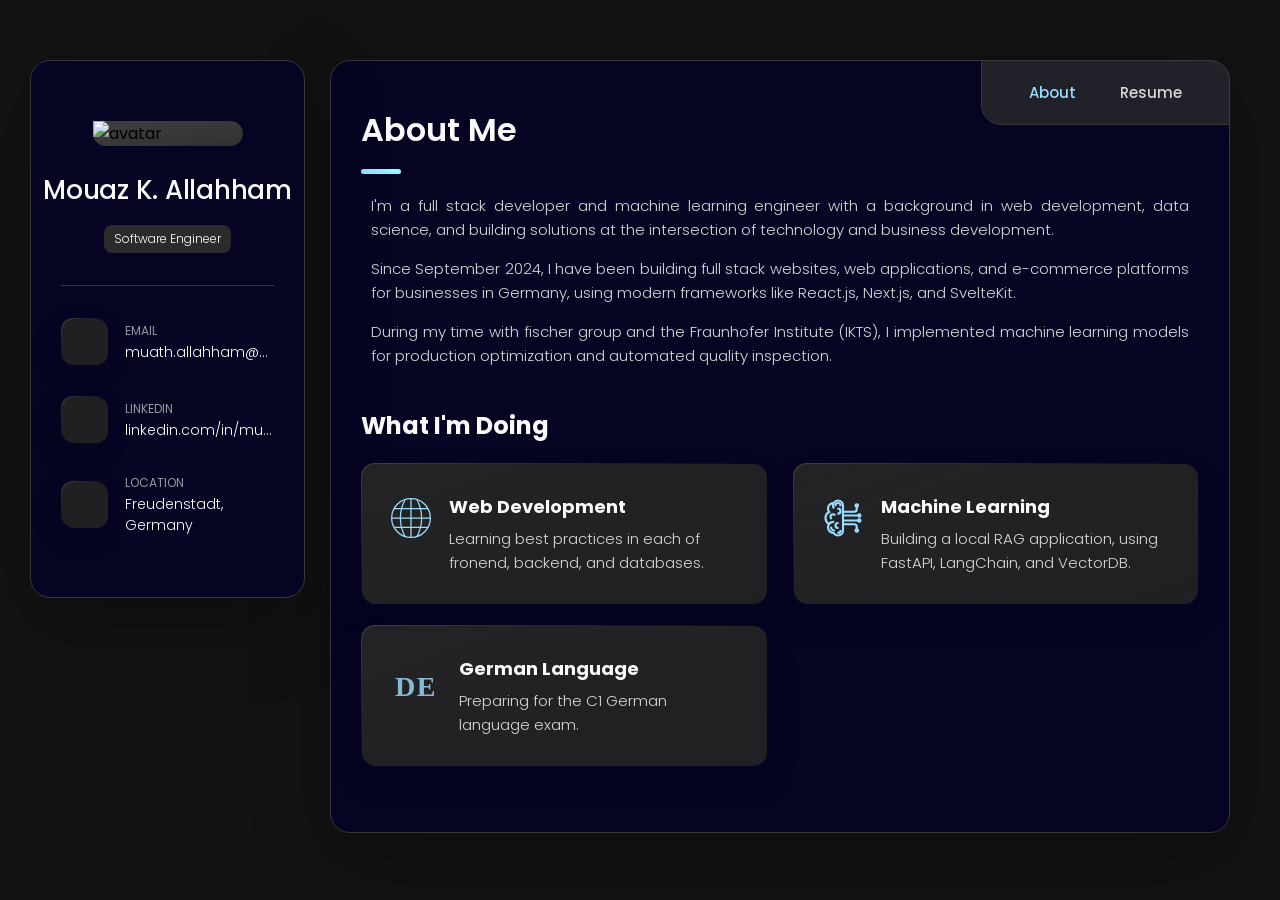
==== commit e3b3ef20: "updates" ====
--- a/index.html
+++ b/index.html
@@ -1,4 +1,4 @@
-<!DOCTYPE html>
+<!doctype html>
 <html lang="en">
   <head>
     <meta charset="UTF-8" />
@@ -133,15 +133,15 @@
             <li class="navbar-item">
               <button class="navbar-link" data-nav-link>Resume</button>
             </li>
-            <li class="navbar-item">
+            <!-- <li class="navbar-item">
               <button class="navbar-link" data-nav-link>Portfolio</button>
-            </li>
-            <li class="navbar-item">
+            </li> -->
+            <!-- <li class="navbar-item">
               <button class="navbar-link" data-nav-link>Blog</button>
-            </li>
-            <li class="navbar-item">
+            </li> -->
+            <!-- <li class="navbar-item">
               <button class="navbar-link" data-nav-link>Contact</button>
-            </li>
+            </li> -->
           </ul>
         </nav>
 
@@ -153,13 +153,15 @@
           <section class="about-text">
             <p>
               I'm a full stack developer and machine learning engineer with a
-              background in web development, data science, and building solutions at the intersection of technology and business development. 
+              background in web development, data science, and building
+              solutions at the intersection of technology and business
+              development.
             </p>
             <p>
-              Since September 2024, I have been building dynamic, responsive websites
-              and e-commerce platforms for businesses in Germany, using modern
-              frameworks like React.js, Next.js, and SvelteKit—connecting them
-              to CMS platforms such as WordPress, Contao, and ModX.
+              Since September 2024, I have been building full stack websites,
+              web applications, and e-commerce platforms for businesses in
+              Germany, using modern frameworks like React.js, Next.js, and
+              SvelteKit.
             </p>
             <p>
               During my time with fischer group and the Fraunhofer Institute
@@ -353,8 +355,54 @@
                 <div class="service-content-box">
                   <h4 class="h4 service-item-title">Machine Learning</h4>
                   <p class="service-item-text">
-                    Building different models for classification, regression,
-                    and clustering.
+                    Building a local RAG application, using FastAPI, LangChain,
+                    and VectorDB.
+                  </p>
+                </div>
+              </li>
+
+              <li class="service-item">
+                <div class="service-icon-box">
+                  <!-- <img
+                    src="https://i.postimg.cc/QtDphVK8/brain.png"
+                    alt="icon"
+                    width="40"
+                  /> -->
+
+                  <svg
+                    version="1.1"
+                    xmlns="http://www.w3.org/2000/svg"
+                    viewBox="0 0 32 32"
+                    width="50px"
+                    height="auto"
+                    class="icon"
+                  >
+                    <text
+                      x="16"
+                      y="23"
+                      text-anchor="middle"
+                      font-family="Georgia, 'Times New Roman', serif"
+                      font-size="18"
+                      font-weight="bold"
+                      letter-spacing="1"
+                      fill="var(--primary-color)"
+                      fill-opacity="0.82"
+                    >
+                      DE
+                    </text>
+                    <rect
+                      id="_Transparent_Rectangle"
+                      style="fill: none"
+                      width="32"
+                      height="32"
+                    />
+                  </svg>
+                </div>
+
+                <div class="service-content-box">
+                  <h4 class="h4 service-item-title">German Language</h4>
+                  <p class="service-item-text">
+                    Preparing for the C1 German language exam.
                   </p>
                 </div>
               </li>
@@ -598,15 +646,26 @@
             <ol class="timeline-list">
               <li class="timeline-item">
                 <h4 class="h4 timeline-item-title">
-                  Software Engineer - Martini Werbeagentur
+                  Full Stack Developer - Martini Werbeagentur
                 </h4>
-                <span>09/2024 - Present</span>
+                <span>10/2025 - Present</span>
                 <p class="timeline-text">
-                  Creating dynamic, responsive websites and e-commerce platforms
-                  for businesses in Germany, using frameworks like React.js,
-                  Next.js, and SvelteKit, as well as vanilla JavaScript/CSS, and
-                  integrating with various CMS including WordPress, Contao, and
-                  ModX.
+                  Development of full stack web applications (Next.js,
+                  SvelteKit) and e-commerce solutions including database
+                  integration, deployment and server management.
+                </p>
+              </li>
+
+              <li class="timeline-item">
+                <h4 class="h4 timeline-item-title">
+                  Frontend Developer - Martini Werbeagentur
+                </h4>
+                <span>09/2024 - 09/2025</span>
+                <p class="timeline-text">
+                  Building and customizing CMS-based websites (WordPress,
+                  Contao) using PHP, HTML, CSS, and JavaScript, as well as
+                  developing responsive web applications and user interfaces
+                  with modern frameworks (e.g., React, Svelte).
                 </p>
               </li>
 
@@ -714,7 +773,7 @@
             <h2 class="h2 article-title">Portfolio</h2>
           </header>
 
-          <!-- <section class="projects">
+          <section class="projects">
             <ul class="filter-list">
               <li class="filter-item">
                 <button class="active" data-filter-btn>All</button>
@@ -728,34 +787,36 @@
               <li class="filter-item">
                 <button data-filter-btn>Web Development</button>
               </li>
-            </ul> -->
-
-          <div class="filter-select-box">
-            <button class="filter-select" data-select>
-              <div class="select-value" data-select-value>Select Category</div>
-
-              <div class="select-icon">
-                <ion-icon name="chevron-down"></ion-icon>
-              </div>
-            </button>
-
-            <ul class="select-list">
-              <li class="select-item">
-                <button data-select-item>All</button>
-              </li>
-              <li class="select-item">
-                <button data-select-item>Web Design</button>
-              </li>
-              <li class="select-item">
-                <button data-select-item>Applications</button>
-              </li>
-              <li class="select-item">
-                <button data-select-item>Web Development</button>
-              </li>
             </ul>
-          </div>
-
-          <!-- <ul class="project-list">
+
+            <div class="filter-select-box">
+              <button class="filter-select" data-select>
+                <div class="select-value" data-select-value>
+                  Select Category
+                </div>
+
+                <div class="select-icon">
+                  <ion-icon name="chevron-down"></ion-icon>
+                </div>
+              </button>
+
+              <ul class="select-list">
+                <li class="select-item">
+                  <button data-select-item>All</button>
+                </li>
+                <li class="select-item">
+                  <button data-select-item>Web Design</button>
+                </li>
+                <li class="select-item">
+                  <button data-select-item>Applications</button>
+                </li>
+                <li class="select-item">
+                  <button data-select-item>Web Development</button>
+                </li>
+              </ul>
+            </div>
+
+            <ul class="project-list">
               <li
                 class="project-item active"
                 data-filter-item
@@ -962,8 +1023,8 @@
                   <p class="project-category">Web Development</p>
                 </a>
               </li>
-            </ul> -->
-          <!-- </section> -->
+            </ul>
+          </section>
         </article>
 
         <article class="blog" data-page="blog">
@@ -972,7 +1033,7 @@
           </header>
 
           <section class="blog-posts">
-            <!-- <ul class="blog-posts-list">
+            <ul class="blog-posts-list">
               <li class="blog-post-item">
                 <a href="#">
                   <figure class="blog-banner-box">
@@ -1151,7 +1212,7 @@
                   </div>
                 </a>
               </li>
-            </ul> -->
+            </ul>
           </section>
         </article>
 
@@ -1160,7 +1221,7 @@
             <h2 class="h2 article-title">Contact</h2>
           </header>
 
-          <!-- <section class="mapbox" data-mapbox>
+          <section class="mapbox" data-mapbox>
             <figure>
               <iframe
                 src="https://www.google.com/maps/embed?pb=!1m18!1m12!1m3!1d199666.5651251294!2d-121.58334177520186!3d38.56165006739519!2m3!1f0!2f0!3f0!3m2!1i1024!2i768!4f13.1!3m3!1m2!1s0x809ac672b28397f9%3A0x921f6aaa74197fdb!2sSacramento%2C%20CA%2C%20USA!5e0!3m2!1sen!2sbd!4v1647608789441!5m2!1sen!2sbd"
@@ -1169,9 +1230,9 @@
                 loading="lazy"
               ></iframe>
             </figure>
-          </section> -->
-
-          <!-- <section class="contact-form">
+          </section>
+
+          <section class="contact-form">
             <h3 class="h3 form-title">Contact Form</h3>
 
             <form action="#" class="form" data-form>
@@ -1207,7 +1268,7 @@
                 <span>Send Message</span>
               </button>
             </form>
-          </section> -->
+          </section>
         </article>
       </div>
     </main>
--- a/style.css
+++ b/style.css
@@ -54,6 +54,7 @@
   --onyx: hsl(240, 1%, 17%);
   --eerie-black1: hsl(240, 2%, 13%);
   --eerie-black2: hsl(240, 2%, 12%);
+  --new-dark-blue: hsl(240deg 75.64% 7.71%);
   --smoky-black: hsl(0, 0%, 7%);
   --white1: hsl(0, 0%, 100%);
   --white2: hsl(0, 0%, 98%);
@@ -143,6 +144,7 @@
 
 html {
   font-family: var(--ff-poppins);
+  scrollbar-gutter: stable;
 }
 
 body {
@@ -157,7 +159,7 @@
 
 .sidebar,
 article {
-  background: var(--eerie-black2);
+  background: var(--new-dark-blue);
   border: 1px solid var(--jet);
   border-radius: 20px;
   box-shadow: var(--shadow1);
@@ -1255,7 +1257,8 @@
   fill: var(--light-blue);
 }
 
-.icon path, .icon circle {
+.icon path,
+.icon circle {
   stroke: var(--light-blue);
 }
 
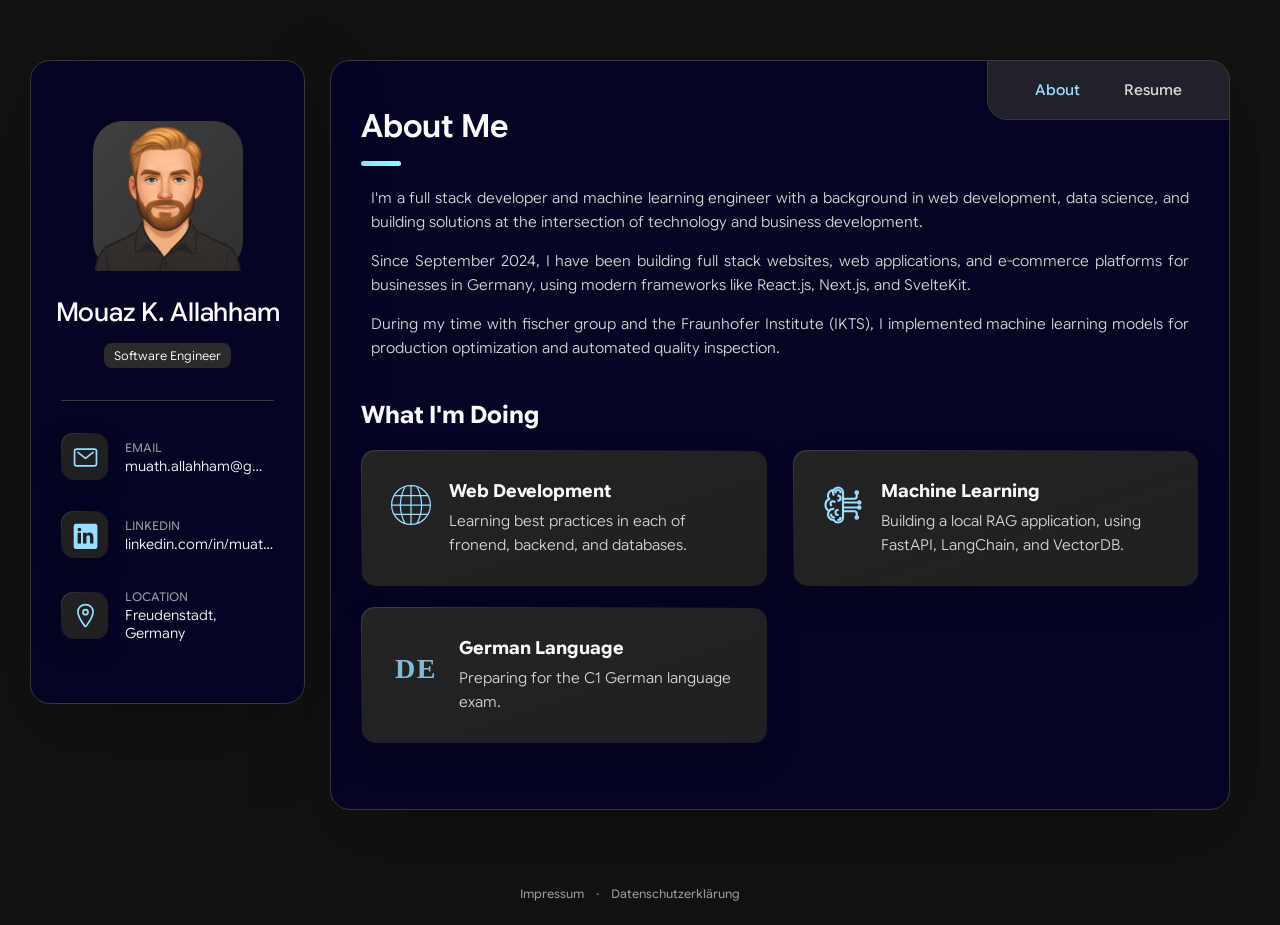
==== commit 7f764fda: "adding legal pages" ====
--- a/index.html
+++ b/index.html
@@ -4,6 +4,11 @@
     <meta charset="UTF-8" />
     <meta name="viewport" content="width=device-width, initial-scale=1.0" />
     <title>Mouaz Portfolio</title>
+    <link
+      rel="icon"
+      href="data:image/svg+xml,<svg            
+  xmlns='http://www.w3.org/2000/svg'/>"
+    />
     <link rel="stylesheet" href="style.css" />
   </head>
   <body>
@@ -11,11 +16,7 @@
       <aside class="sidebar" data-sidebar>
         <div class="sidebar-info">
           <figure class="avatar-box">
-            <img
-              src="https://i.postimg.cc/BQWgcd9D/simple-avatar-4.png"
-              alt="avatar"
-              width="80"
-            />
+            <img src="./assets/pics/mouaz-avatar.png" alt="avatar" width="80" />
           </figure>
 
           <div class="info-content">
@@ -25,7 +26,20 @@
 
           <button class="info-more-btn" data-sidebar-btn>
             <span>Show Contacts</span>
-            <ion-icon name="chevron-down"></ion-icon>
+            <svg
+              xmlns="http://www.w3.org/2000/svg"
+              class="ionicon"
+              viewBox="0 0 512 512"
+            >
+              <path
+                fill="none"
+                stroke="currentColor"
+                stroke-linecap="round"
+                stroke-linejoin="round"
+                stroke-width="48"
+                d="M112 184l144 144 144-144"
+              />
+            </svg>
           </button>
         </div>
 
@@ -35,7 +49,33 @@
           <ul class="contacts-list">
             <li class="contact-item">
               <div class="icon-box">
-                <ion-icon name="mail-outline"></ion-icon>
+                <svg
+                  xmlns="http://www.w3.org/2000/svg"
+                  class="ionicon"
+                  viewBox="0 0 512 512"
+                >
+                  <rect
+                    x="48"
+                    y="96"
+                    width="416"
+                    height="320"
+                    rx="40"
+                    ry="40"
+                    fill="none"
+                    stroke="currentColor"
+                    stroke-linecap="round"
+                    stroke-linejoin="round"
+                    stroke-width="32"
+                  />
+                  <path
+                    fill="none"
+                    stroke="currentColor"
+                    stroke-linecap="round"
+                    stroke-linejoin="round"
+                    stroke-width="32"
+                    d="M112 160l144 112 144-112"
+                  />
+                </svg>
               </div>
 
               <div class="contact-info">
@@ -49,7 +89,7 @@
             <!-- 
             <li class="contact-item">
               <div class="icon-box">
-                <ion-icon name="phone-portrait-outline"></ion-icon>
+                <svg xmlns="http://www.w3.org/2000/svg" class="ionicon" viewBox="0 0 512 512"><rect x="128" y="16" width="256" height="480" rx="48" ry="48" fill="none" stroke="currentColor" stroke-linecap="round" stroke-linejoin="round" stroke-width="32"/><path fill="none" stroke="currentColor" stroke-linecap="round" stroke-linejoin="round" stroke-width="32" d="M176 16h24a8 8 0 000 16h112a8 8 0 000-16h24"/></svg>
               </div>
 
               <div class="contact-info">
@@ -63,7 +103,7 @@
 
             <!-- <li class="contact-item">
               <div class="icon-box">
-                <ion-icon name="calendar-outline"></ion-icon>
+                <svg xmlns="http://www.w3.org/2000/svg" class="ionicon" viewBox="0 0 512 512"><rect x="48" y="80" width="416" height="384" rx="48" fill="none" stroke="currentColor" stroke-linejoin="round" stroke-width="32"/><path fill="none" stroke="currentColor" stroke-linecap="round" stroke-linejoin="round" stroke-width="32" d="M128 48v64M384 48v64M464 160H48M304 256H208v96h96z"/></svg>
               </div>
 
               <div class="contact-info">
@@ -75,7 +115,16 @@
 
             <li class="contact-item">
               <div class="icon-box">
-                <ion-icon name="logo-linkedin"></ion-icon>
+                <svg
+                  xmlns="http://www.w3.org/2000/svg"
+                  class="ionicon"
+                  viewBox="0 0 512 512"
+                >
+                  <path
+                    d="M444.17 32H70.28C49.85 32 32 48.5 32 89.74v380.51C32 491.48 49.85 512 70.28 512h373.78c20.54 0 37.94-20.52 37.94-41.77V89.74C482.1 48.5 464.6 32 444.17 32zm-273.3 373.43h-64.18V205.88h64.18zM141 175.54h-.46c-20.54 0-33.84-15.29-33.84-34.43 0-19.49 13.65-34.42 34.65-34.42s33.85 14.93 34.31 34.42c-.01 19.14-13.31 34.43-34.66 34.43zm264.43 229.89h-64.18V296.32c0-26.14-9.34-43.97-32.56-43.97-17.74 0-28.24 12-32.91 23.69-1.75 4.2-2.22 9.92-2.22 15.76v113.63h-64.18V205.88h64.18v27.77c9.34-13.3 23.93-32.44 57.88-32.44 42.13 0 74 27.77 74 87.64z"
+                    fill="currentColor"
+                  />
+                </svg>
               </div>
 
               <div class="contact-info">
@@ -91,7 +140,30 @@
 
             <li class="contact-item">
               <div class="icon-box">
-                <ion-icon name="location-outline"></ion-icon>
+                <svg
+                  xmlns="http://www.w3.org/2000/svg"
+                  class="ionicon"
+                  viewBox="0 0 512 512"
+                >
+                  <path
+                    d="M256 48c-79.5 0-144 61.39-144 137 0 87 96 224.87 131.25 272.49a15.77 15.77 0 0025.5 0C304 409.89 400 272.07 400 185c0-75.61-64.5-137-144-137z"
+                    fill="none"
+                    stroke="currentColor"
+                    stroke-linecap="round"
+                    stroke-linejoin="round"
+                    stroke-width="32"
+                  />
+                  <circle
+                    cx="256"
+                    cy="192"
+                    r="48"
+                    fill="none"
+                    stroke="currentColor"
+                    stroke-linecap="round"
+                    stroke-linejoin="round"
+                    stroke-width="32"
+                  />
+                </svg>
               </div>
 
               <div class="contact-info">
@@ -107,18 +179,15 @@
           <!-- <ul class="social-list">
             <li class="social-item">
               <a href="#" class="social-link"
-                ><ion-icon name="logo-facebook"></ion-icon
-              ></a>
+                ><svg xmlns="http://www.w3.org/2000/svg" class="ionicon" viewBox="0 0 512 512"><path d="M480 257.35c0-123.7-100.3-224-224-224s-224 100.3-224 224c0 111.8 81.9 204.47 189 221.29V322.12h-56.89v-64.77H221V208c0-56.13 33.45-87.16 84.61-87.16 24.51 0 50.15 4.38 50.15 4.38v55.13H327.5c-27.81 0-36.51 17.26-36.51 35v42h62.12l-9.92 64.77H291v156.54c107.1-16.81 189-109.48 189-221.28z" fill="currentColor"/></svg></a>
             </li>
             <li class="social-item">
               <a href="#" class="social-link"
-                ><ion-icon name="logo-twitter"></ion-icon
-              ></a>
+                ><svg xmlns="http://www.w3.org/2000/svg" class="ionicon" viewBox="0 0 512 512"><path d="M496 109.5a201.8 201.8 0 01-56.55 15.3 97.51 97.51 0 0043.33-53.6 197.29 197.29 0 01-62.56 23.5A99.14 99.14 0 00348.31 64c-54.42 0-98.46 43.4-98.46 96.9a93.21 93.21 0 002.54 22.1 280.7 280.7 0 01-203-101.3A95.69 95.69 0 0036 130.4c0 33.6 17.53 63.3 44 80.7A97.5 97.5 0 0135.22 199v1.2c0 47 34 86.1 79 95a100.76 100.76 0 01-25.94 3.4 94.38 94.38 0 01-18.51-1.8c12.51 38.5 48.92 66.5 92.05 67.3A199.59 199.59 0 0139.5 405.6a203 203 0 01-23.5-1.4A278.68 278.68 0 00166.74 448c181.36 0 280.44-147.7 280.44-275.8 0-4.2-.11-8.4-.31-12.5A198.48 198.48 0 00496 109.5z" fill="currentColor"/></svg></a>
             </li>
             <li class="social-item">
               <a href="#" class="social-link"
-                ><ion-icon name="logo-instagram"></ion-icon
-              ></a>
+                ><svg xmlns="http://www.w3.org/2000/svg" class="ionicon" viewBox="0 0 512 512"><path d="M349.33 69.33a93.62 93.62 0 0193.34 93.34v186.66a93.62 93.62 0 01-93.34 93.34H162.67a93.62 93.62 0 01-93.34-93.34V162.67a93.62 93.62 0 0193.34-93.34h186.66m0-37.33H162.67C90.61 32 32 90.61 32 162.67v186.66C32 421.39 90.61 480 162.67 480h186.66C421.39 480 480 421.39 480 349.33V162.67C480 90.61 421.39 32 349.33 32z" fill="currentColor"/><path d="M377.33 162.67a28 28 0 1128-28 27.94 27.94 0 01-28 28z" fill="currentColor"/><circle cx="256" cy="256" r="90.67" fill="none" stroke="currentColor" stroke-miterlimit="10" stroke-width="37.33"/></svg></a>
             </li>
           </ul> -->
         </div>
@@ -374,7 +443,7 @@
                     xmlns="http://www.w3.org/2000/svg"
                     viewBox="0 0 32 32"
                     width="50px"
-                    height="auto"
+                    height="50px"
                     class="icon"
                   >
                     <text
@@ -416,12 +485,7 @@
               <li class="testimonials-item">
                 <div class="content-card" data-testimonials-item>
                   <figure class="testimonials-avatar-box">
-                    <img
-                      src="https://i.postimg.cc/zGDHfn3G/avatar-1.png"
-                      alt="avatar"
-                      data-testimonials-avatar
-                      width="60"
-                    />
+                    
                   </figure>
 
                   <h4
@@ -537,27 +601,15 @@
             <div class="overlay" data-overlay></div>
 
             <section class="testimonials-modal">
-              <button class="modal-close-btn" data-modal-close-btn>
-                <ion-icon name="close-outline"></ion-icon>
-              </button>
-
-              <div class="modal-img-wrapper">
-                <figure class="modal-avatar-box">
-                  <img
-                    src="https://i.postimg.cc/zGDHfn3G/avatar-1.png"
-                    alt="Daniel Lewis"
-                    width="80"
-                    data-modal-img
-                  />
-                </figure>
-
-                <img
-                  src="https://i.postimg.cc/mZ00RwX7/icon-quote.png"
-                  alt="quote icon"
-                />
-              </div>
-
-              <div class="modal-content">
+              <!-- <button class="modal-close-btn" data-modal-close-btn>
+                <svg xmlns="http://www.w3.org/2000/svg" class="ionicon" viewBox="0 0 512 512"><path fill="none" stroke="currentColor" stroke-linecap="round" stroke-linejoin="round" stroke-width="64" d="M368 368L144 144M368 144L144 368"/></svg>
+              </button> -->
+
+              <!-- <div class="modal-img-wrapper">
+   
+              </div> -->
+
+              <!-- <div class="modal-content">
                 <h4 class="h3 modal-title" data-modal-title>Daniel Lewis</h4>
                 <time datetime="2023-06-14">14 June, 2023</time>
 
@@ -570,7 +622,7 @@
                     concerned about the needs of client.
                   </p>
                 </div>
-              </div>
+              </div> -->
             </section>
           </div>
 
@@ -637,7 +689,28 @@
           <section class="timeline">
             <div class="title-wrapper">
               <div class="icon-box">
-                <ion-icon name="book-outline"></ion-icon>
+                <svg
+                  xmlns="http://www.w3.org/2000/svg"
+                  class="ionicon"
+                  viewBox="0 0 512 512"
+                >
+                  <path
+                    d="M256 160c16-63.16 76.43-95.41 208-96a15.94 15.94 0 0116 16v288a16 16 0 01-16 16c-128 0-177.45 25.81-208 64-30.37-38-80-64-208-64a16 16 0 01-16-16V80a15.94 15.94 0 0116-16c131.57.59 192 32.84 208 96z"
+                    fill="none"
+                    stroke="currentColor"
+                    stroke-linecap="round"
+                    stroke-linejoin="round"
+                    stroke-width="32"
+                  />
+                  <path
+                    fill="none"
+                    stroke="currentColor"
+                    stroke-linecap="round"
+                    stroke-linejoin="round"
+                    stroke-width="32"
+                    d="M256 160v320"
+                  />
+                </svg>
               </div>
 
               <h3 class="h3">Experience</h3>
@@ -701,7 +774,28 @@
           <section class="timeline">
             <div class="title-wrapper">
               <div class="icon-box">
-                <ion-icon name="book-outline"></ion-icon>
+                <svg
+                  xmlns="http://www.w3.org/2000/svg"
+                  class="ionicon"
+                  viewBox="0 0 512 512"
+                >
+                  <path
+                    d="M256 160c16-63.16 76.43-95.41 208-96a15.94 15.94 0 0116 16v288a16 16 0 01-16 16c-128 0-177.45 25.81-208 64-30.37-38-80-64-208-64a16 16 0 01-16-16V80a15.94 15.94 0 0116-16c131.57.59 192 32.84 208 96z"
+                    fill="none"
+                    stroke="currentColor"
+                    stroke-linecap="round"
+                    stroke-linejoin="round"
+                    stroke-width="32"
+                  />
+                  <path
+                    fill="none"
+                    stroke="currentColor"
+                    stroke-linecap="round"
+                    stroke-linejoin="round"
+                    stroke-width="32"
+                    d="M256 160v320"
+                  />
+                </svg>
               </div>
 
               <h3 class="h3">Education</h3>
@@ -769,12 +863,12 @@
         </article>
 
         <article class="portfolio" data-page="portfolio">
-          <header>
+          <!-- <header>
             <h2 class="h2 article-title">Portfolio</h2>
-          </header>
+          </header> -->
 
           <section class="projects">
-            <ul class="filter-list">
+            <!-- <ul class="filter-list">
               <li class="filter-item">
                 <button class="active" data-filter-btn>All</button>
               </li>
@@ -787,16 +881,29 @@
               <li class="filter-item">
                 <button data-filter-btn>Web Development</button>
               </li>
-            </ul>
-
-            <div class="filter-select-box">
+            </ul> -->
+
+            <!-- <div class="filter-select-box">
               <button class="filter-select" data-select>
                 <div class="select-value" data-select-value>
                   Select Category
                 </div>
 
                 <div class="select-icon">
-                  <ion-icon name="chevron-down"></ion-icon>
+                  <svg
+                    xmlns="http://www.w3.org/2000/svg"
+                    class="ionicon"
+                    viewBox="0 0 512 512"
+                  >
+                    <path
+                      fill="none"
+                      stroke="currentColor"
+                      stroke-linecap="round"
+                      stroke-linejoin="round"
+                      stroke-width="48"
+                      d="M112 184l144 144 144-144"
+                    />
+                  </svg>
                 </div>
               </button>
 
@@ -814,9 +921,9 @@
                   <button data-select-item>Web Development</button>
                 </li>
               </ul>
-            </div>
-
-            <ul class="project-list">
+            </div> -->
+
+            <!-- <ul class="project-list">
               <li
                 class="project-item active"
                 data-filter-item
@@ -825,7 +932,30 @@
                 <a href="#">
                   <figure class="project-img">
                     <div class="project-item-icon-box">
-                      <ion-icon name="eye-outline"></ion-icon>
+                      <svg
+                        xmlns="http://www.w3.org/2000/svg"
+                        class="ionicon"
+                        viewBox="0 0 512 512"
+                      >
+                        <path
+                          d="M255.66 112c-77.94 0-157.89 45.11-220.83 135.33a16 16 0 00-.27 17.77C82.92 340.8 161.8 400 255.66 400c92.84 0 173.34-59.38 221.79-135.25a16.14 16.14 0 000-17.47C428.89 172.28 347.8 112 255.66 112z"
+                          fill="none"
+                          stroke="currentColor"
+                          stroke-linecap="round"
+                          stroke-linejoin="round"
+                          stroke-width="32"
+                        />
+                        <circle
+                          cx="256"
+                          cy="256"
+                          r="80"
+                          fill="none"
+                          stroke="currentColor"
+                          stroke-linecap="round"
+                          stroke-linejoin="round"
+                          stroke-width="32"
+                        />
+                      </svg>
                     </div>
 
                     <img
@@ -848,7 +978,30 @@
                 <a href="#">
                   <figure class="project-img">
                     <div class="project-item-icon-box">
-                      <ion-icon name="eye-outline"></ion-icon>
+                      <svg
+                        xmlns="http://www.w3.org/2000/svg"
+                        class="ionicon"
+                        viewBox="0 0 512 512"
+                      >
+                        <path
+                          d="M255.66 112c-77.94 0-157.89 45.11-220.83 135.33a16 16 0 00-.27 17.77C82.92 340.8 161.8 400 255.66 400c92.84 0 173.34-59.38 221.79-135.25a16.14 16.14 0 000-17.47C428.89 172.28 347.8 112 255.66 112z"
+                          fill="none"
+                          stroke="currentColor"
+                          stroke-linecap="round"
+                          stroke-linejoin="round"
+                          stroke-width="32"
+                        />
+                        <circle
+                          cx="256"
+                          cy="256"
+                          r="80"
+                          fill="none"
+                          stroke="currentColor"
+                          stroke-linecap="round"
+                          stroke-linejoin="round"
+                          stroke-width="32"
+                        />
+                      </svg>
                     </div>
 
                     <img
@@ -871,7 +1024,30 @@
                 <a href="#">
                   <figure class="project-img">
                     <div class="project-item-icon-box">
-                      <ion-icon name="eye-outline"></ion-icon>
+                      <svg
+                        xmlns="http://www.w3.org/2000/svg"
+                        class="ionicon"
+                        viewBox="0 0 512 512"
+                      >
+                        <path
+                          d="M255.66 112c-77.94 0-157.89 45.11-220.83 135.33a16 16 0 00-.27 17.77C82.92 340.8 161.8 400 255.66 400c92.84 0 173.34-59.38 221.79-135.25a16.14 16.14 0 000-17.47C428.89 172.28 347.8 112 255.66 112z"
+                          fill="none"
+                          stroke="currentColor"
+                          stroke-linecap="round"
+                          stroke-linejoin="round"
+                          stroke-width="32"
+                        />
+                        <circle
+                          cx="256"
+                          cy="256"
+                          r="80"
+                          fill="none"
+                          stroke="currentColor"
+                          stroke-linecap="round"
+                          stroke-linejoin="round"
+                          stroke-width="32"
+                        />
+                      </svg>
                     </div>
 
                     <img
@@ -894,7 +1070,30 @@
                 <a href="#">
                   <figure class="project-img">
                     <div class="project-item-icon-box">
-                      <ion-icon name="eye-outline"></ion-icon>
+                      <svg
+                        xmlns="http://www.w3.org/2000/svg"
+                        class="ionicon"
+                        viewBox="0 0 512 512"
+                      >
+                        <path
+                          d="M255.66 112c-77.94 0-157.89 45.11-220.83 135.33a16 16 0 00-.27 17.77C82.92 340.8 161.8 400 255.66 400c92.84 0 173.34-59.38 221.79-135.25a16.14 16.14 0 000-17.47C428.89 172.28 347.8 112 255.66 112z"
+                          fill="none"
+                          stroke="currentColor"
+                          stroke-linecap="round"
+                          stroke-linejoin="round"
+                          stroke-width="32"
+                        />
+                        <circle
+                          cx="256"
+                          cy="256"
+                          r="80"
+                          fill="none"
+                          stroke="currentColor"
+                          stroke-linecap="round"
+                          stroke-linejoin="round"
+                          stroke-width="32"
+                        />
+                      </svg>
                     </div>
 
                     <img
@@ -917,7 +1116,30 @@
                 <a href="#">
                   <figure class="project-img">
                     <div class="project-item-icon-box">
-                      <ion-icon name="eye-outline"></ion-icon>
+                      <svg
+                        xmlns="http://www.w3.org/2000/svg"
+                        class="ionicon"
+                        viewBox="0 0 512 512"
+                      >
+                        <path
+                          d="M255.66 112c-77.94 0-157.89 45.11-220.83 135.33a16 16 0 00-.27 17.77C82.92 340.8 161.8 400 255.66 400c92.84 0 173.34-59.38 221.79-135.25a16.14 16.14 0 000-17.47C428.89 172.28 347.8 112 255.66 112z"
+                          fill="none"
+                          stroke="currentColor"
+                          stroke-linecap="round"
+                          stroke-linejoin="round"
+                          stroke-width="32"
+                        />
+                        <circle
+                          cx="256"
+                          cy="256"
+                          r="80"
+                          fill="none"
+                          stroke="currentColor"
+                          stroke-linecap="round"
+                          stroke-linejoin="round"
+                          stroke-width="32"
+                        />
+                      </svg>
                     </div>
 
                     <img
@@ -940,7 +1162,30 @@
                 <a href="#">
                   <figure class="project-img">
                     <div class="project-item-icon-box">
-                      <ion-icon name="eye-outline"></ion-icon>
+                      <svg
+                        xmlns="http://www.w3.org/2000/svg"
+                        class="ionicon"
+                        viewBox="0 0 512 512"
+                      >
+                        <path
+                          d="M255.66 112c-77.94 0-157.89 45.11-220.83 135.33a16 16 0 00-.27 17.77C82.92 340.8 161.8 400 255.66 400c92.84 0 173.34-59.38 221.79-135.25a16.14 16.14 0 000-17.47C428.89 172.28 347.8 112 255.66 112z"
+                          fill="none"
+                          stroke="currentColor"
+                          stroke-linecap="round"
+                          stroke-linejoin="round"
+                          stroke-width="32"
+                        />
+                        <circle
+                          cx="256"
+                          cy="256"
+                          r="80"
+                          fill="none"
+                          stroke="currentColor"
+                          stroke-linecap="round"
+                          stroke-linejoin="round"
+                          stroke-width="32"
+                        />
+                      </svg>
                     </div>
 
                     <img
@@ -963,7 +1208,30 @@
                 <a href="#">
                   <figure class="project-img">
                     <div class="project-item-icon-box">
-                      <ion-icon name="eye-outline"></ion-icon>
+                      <svg
+                        xmlns="http://www.w3.org/2000/svg"
+                        class="ionicon"
+                        viewBox="0 0 512 512"
+                      >
+                        <path
+                          d="M255.66 112c-77.94 0-157.89 45.11-220.83 135.33a16 16 0 00-.27 17.77C82.92 340.8 161.8 400 255.66 400c92.84 0 173.34-59.38 221.79-135.25a16.14 16.14 0 000-17.47C428.89 172.28 347.8 112 255.66 112z"
+                          fill="none"
+                          stroke="currentColor"
+                          stroke-linecap="round"
+                          stroke-linejoin="round"
+                          stroke-width="32"
+                        />
+                        <circle
+                          cx="256"
+                          cy="256"
+                          r="80"
+                          fill="none"
+                          stroke="currentColor"
+                          stroke-linecap="round"
+                          stroke-linejoin="round"
+                          stroke-width="32"
+                        />
+                      </svg>
                     </div>
 
                     <img
@@ -986,7 +1254,30 @@
                 <a href="#">
                   <figure class="project-img">
                     <div class="project-item-icon-box">
-                      <ion-icon name="eye-outline"></ion-icon>
+                      <svg
+                        xmlns="http://www.w3.org/2000/svg"
+                        class="ionicon"
+                        viewBox="0 0 512 512"
+                      >
+                        <path
+                          d="M255.66 112c-77.94 0-157.89 45.11-220.83 135.33a16 16 0 00-.27 17.77C82.92 340.8 161.8 400 255.66 400c92.84 0 173.34-59.38 221.79-135.25a16.14 16.14 0 000-17.47C428.89 172.28 347.8 112 255.66 112z"
+                          fill="none"
+                          stroke="currentColor"
+                          stroke-linecap="round"
+                          stroke-linejoin="round"
+                          stroke-width="32"
+                        />
+                        <circle
+                          cx="256"
+                          cy="256"
+                          r="80"
+                          fill="none"
+                          stroke="currentColor"
+                          stroke-linecap="round"
+                          stroke-linejoin="round"
+                          stroke-width="32"
+                        />
+                      </svg>
                     </div>
 
                     <img
@@ -1009,7 +1300,30 @@
                 <a href="#">
                   <figure class="project-img">
                     <div class="project-item-icon-box">
-                      <ion-icon name="eye-outline"></ion-icon>
+                      <svg
+                        xmlns="http://www.w3.org/2000/svg"
+                        class="ionicon"
+                        viewBox="0 0 512 512"
+                      >
+                        <path
+                          d="M255.66 112c-77.94 0-157.89 45.11-220.83 135.33a16 16 0 00-.27 17.77C82.92 340.8 161.8 400 255.66 400c92.84 0 173.34-59.38 221.79-135.25a16.14 16.14 0 000-17.47C428.89 172.28 347.8 112 255.66 112z"
+                          fill="none"
+                          stroke="currentColor"
+                          stroke-linecap="round"
+                          stroke-linejoin="round"
+                          stroke-width="32"
+                        />
+                        <circle
+                          cx="256"
+                          cy="256"
+                          r="80"
+                          fill="none"
+                          stroke="currentColor"
+                          stroke-linecap="round"
+                          stroke-linejoin="round"
+                          stroke-width="32"
+                        />
+                      </svg>
                     </div>
 
                     <img
@@ -1023,7 +1337,7 @@
                   <p class="project-category">Web Development</p>
                 </a>
               </li>
-            </ul>
+            </ul> -->
           </section>
         </article>
 
@@ -1033,7 +1347,7 @@
           </header>
 
           <section class="blog-posts">
-            <ul class="blog-posts-list">
+            <!-- <ul class="blog-posts-list">
               <li class="blog-post-item">
                 <a href="#">
                   <figure class="blog-banner-box">
@@ -1212,76 +1526,18 @@
                   </div>
                 </a>
               </li>
-            </ul>
-          </section>
-        </article>
-
-        <article class="contact" data-page="contact">
-          <header>
-            <h2 class="h2 article-title">Contact</h2>
-          </header>
-
-          <section class="mapbox" data-mapbox>
-            <figure>
-              <iframe
-                src="https://www.google.com/maps/embed?pb=!1m18!1m12!1m3!1d199666.5651251294!2d-121.58334177520186!3d38.56165006739519!2m3!1f0!2f0!3f0!3m2!1i1024!2i768!4f13.1!3m3!1m2!1s0x809ac672b28397f9%3A0x921f6aaa74197fdb!2sSacramento%2C%20CA%2C%20USA!5e0!3m2!1sen!2sbd!4v1647608789441!5m2!1sen!2sbd"
-                width="400"
-                height="300"
-                loading="lazy"
-              ></iframe>
-            </figure>
-          </section>
-
-          <section class="contact-form">
-            <h3 class="h3 form-title">Contact Form</h3>
-
-            <form action="#" class="form" data-form>
-              <div class="input-wrapper">
-                <input
-                  type="text"
-                  name="fullname"
-                  class="form-input"
-                  placeholder="Full name"
-                  required
-                  data-form-input
-                />
-                <input
-                  type="email"
-                  name="email"
-                  class="form-input"
-                  placeholder="Email Address"
-                  required
-                  data-form-input
-                />
-              </div>
-
-              <textarea
-                name="message"
-                class="form-input"
-                placeholder="Your Message"
-                required
-                data-form-input=""
-              ></textarea>
-
-              <button class="form-btn" type="submit" disabled data-form-btn>
-                <ion-icon name="paper-plane"></ion-icon>
-                <span>Send Message</span>
-              </button>
-            </form>
+            </ul> -->
           </section>
         </article>
       </div>
     </main>
 
+    <footer class="site-footer">
+      <a href="impressum.html">Impressum</a>
+      <span>·</span>
+      <a href="datenschutz.html">Datenschutzerklärung</a>
+    </footer>
+
     <script src="main.js"></script>
-
-    <script
-      type="module"
-      src="https://unpkg.com/ionicons@7.1.0/dist/ionicons/ionicons.esm.js"
-    ></script>
-    <script
-      nomodule
-      src="https://unpkg.com/ionicons@7.1.0/dist/ionicons/ionicons.js"
-    ></script>
   </body>
 </html>
--- a/style.css
+++ b/style.css
@@ -1,4 +1,11 @@
-@import url("https://fonts.googleapis.com/css2?family=Poppins:ital,wght@0,100;0,200;0,300;0,400;0,500;0,600;0,700;0,800;0,900;1,100;1,200;1,300;1,400;1,500;1,600;1,700;1,800;1,900&display=swap");
+@font-face {
+  font-family: "Google Sans Flex";
+  src: url("./assets/Google_Sans_Flex/GoogleSansFlex-VariableFont_GRAD,ROND,opsz,slnt,wdth,wght.ttf")
+    format("truetype");
+  font-weight: 100 900;
+  font-style: normal;
+  font-display: swap;
+}
 
 :root {
   --bg-gradient-onyx: linear-gradient(
@@ -6,7 +13,8 @@
     hsl(240, 1%, 25%) 3%,
     hsl(0, 0%, 19%) 97%
   );
-  --bg-gradient-jet: linear-gradient(
+  --bg-gradient-jet:
+    linear-gradient(
       to bottom right,
       hsla(240, 1%, 18%, 0.251) 3%,
       hsla(240, 2%, 11%, 0) 100%
@@ -22,13 +30,15 @@
     hsl(200, 100%, 80%) 0%,
     hsla(180, 100%, 78%, 0) 50%
   );
-  --bg-gradient-yellow2: linear-gradient(
+  --bg-gradient-yellow2:
+    linear-gradient(
       135deg,
       hsla(45, 100%, 71%, 0.251) 0%,
       hsla(35, 100%, 68%, 0) 59.86%
     ),
     hsl(240, 2%, 13%);
-  --bg-gradient-light-blue2: linear-gradient(
+  --bg-gradient-light-blue2:
+    linear-gradient(
       135deg,
       hsla(200, 100%, 80%, 0.251) 0%,
       hsla(180, 100%, 78%, 0) 59.86%
@@ -66,7 +76,7 @@
   --light-gray70: hsla(0, 0%, 84%, 0.7);
   --bittersweet-shimmer: hsl(0, 43%, 51%);
 
-  --ff-poppins: "Poppins", sans-serif;
+  --ff-poppins: "Google Sans Flex", sans-serif;
 
   --fs1: 24px;
   --fs2: 18px;
@@ -109,12 +119,17 @@
 }
 
 img,
-ion-icon,
 a,
 button,
 time,
 span {
   display: block;
+}
+
+.ionicon {
+  display: block;
+  width: 1em;
+  height: 1em;
 }
 
 button {
@@ -202,8 +217,9 @@
   z-index: -1;
 }
 
-.icon-box ion-icon {
-  --ionicon-stroke-width: 35px;
+.icon-box .ionicon {
+  width: 1.5em;
+  height: 1.5em;
 }
 
 article {
@@ -690,9 +706,6 @@
 .modal-close-btn:focus {
   opacity: 1;
 }
-.modal-close-btn ion-icon {
-  --ionicon-stroke-width: 50px;
-}
 
 .modal-avatar-box {
   background: var(--bg-gradient-onyx);
@@ -1021,8 +1034,9 @@
   opacity: 1;
 }
 
-.project-item-icon-box ion-icon {
-  --ionicon-stroke-width: 50px;
+.project-item-icon-box .ionicon {
+  width: 20px;
+  height: 20px;
 }
 
 .project-title,
@@ -1229,8 +1243,9 @@
   transition: var(--transition1);
 }
 
-.form-btn ion-icon {
-  font-size: 16px;
+.form-btn .ionicon {
+  width: 16px;
+  height: 16px;
 }
 .form-btn:hover {
   background: var(--bg-gradient-light-blue1);
@@ -1260,6 +1275,86 @@
 .icon path,
 .icon circle {
   stroke: var(--light-blue);
+}
+
+/*FOOTER*/
+
+.site-footer {
+  display: flex;
+  justify-content: center;
+  align-items: center;
+  gap: 12px;
+  padding: 16px 20px 90px;
+  color: var(--light-gray70);
+  font-size: var(--fs8);
+  font-family: var(--ff-poppins);
+}
+
+.site-footer a {
+  color: var(--light-gray70);
+  transition: color var(--transition1);
+}
+
+.site-footer a:hover {
+  color: var(--light-blue);
+}
+
+/*LEGAL PAGES*/
+
+.legal-main {
+  margin: 60px auto;
+  min-width: 259px;
+}
+
+.legal-page {
+  background: var(--new-dark-blue);
+  border: 1px solid var(--jet);
+  border-radius: 20px;
+  box-shadow: var(--shadow1);
+  padding: 30px 20px;
+}
+
+.legal-content {
+  color: var(--light-gray);
+  font-size: var(--fs6);
+  font-weight: var(--fw300);
+  line-height: 1.8;
+}
+
+.legal-content h3 {
+  color: var(--white2);
+  font-size: var(--fs4);
+  font-weight: var(--fw500);
+  margin-top: 24px;
+  margin-bottom: 8px;
+}
+
+.legal-content p {
+  margin-bottom: 12px;
+}
+
+.legal-content a {
+  color: var(--light-blue);
+  display: inline;
+}
+
+.legal-content a:hover {
+  text-decoration: underline;
+}
+
+.legal-back {
+  display: inline-flex;
+  align-items: center;
+  gap: 6px;
+  margin-bottom: 24px;
+  color: var(--light-gray70);
+  font-size: var(--fs7);
+  font-family: var(--ff-poppins);
+  transition: color var(--transition1);
+}
+
+.legal-back:hover {
+  color: var(--light-blue);
 }
 
 /*MEDIA QUERIES*/
@@ -1353,7 +1448,7 @@
     font-size: var(--fs8);
   }
 
-  .info-more-btn ion-icon {
+  .info-more-btn .ionicon {
     display: none;
   }
 
@@ -1541,8 +1636,9 @@
     padding: 16px 20px;
   }
 
-  .form-btn ion-icon {
-    font-size: 18px;
+  .form-btn .ionicon {
+    width: 18px;
+    height: 18px;
   }
 }
 
@@ -1634,6 +1730,10 @@
 
   main {
     margin-bottom: 60px;
+  }
+
+  .site-footer {
+    padding-bottom: 24px;
   }
 
   .main-content {
@@ -1701,7 +1801,8 @@
     border: 5px solid var(--smoky-black);
     background: hsla(0, 0%, 100%, 0.1);
     border-radius: 20px;
-    box-shadow: inset 1px 1px 0 hsla(0, 0%, 100%, 0.11),
+    box-shadow:
+      inset 1px 1px 0 hsla(0, 0%, 100%, 0.11),
       inset -1px -1px 0 hsla(0, 0%, 100%, 0.11);
   }
 
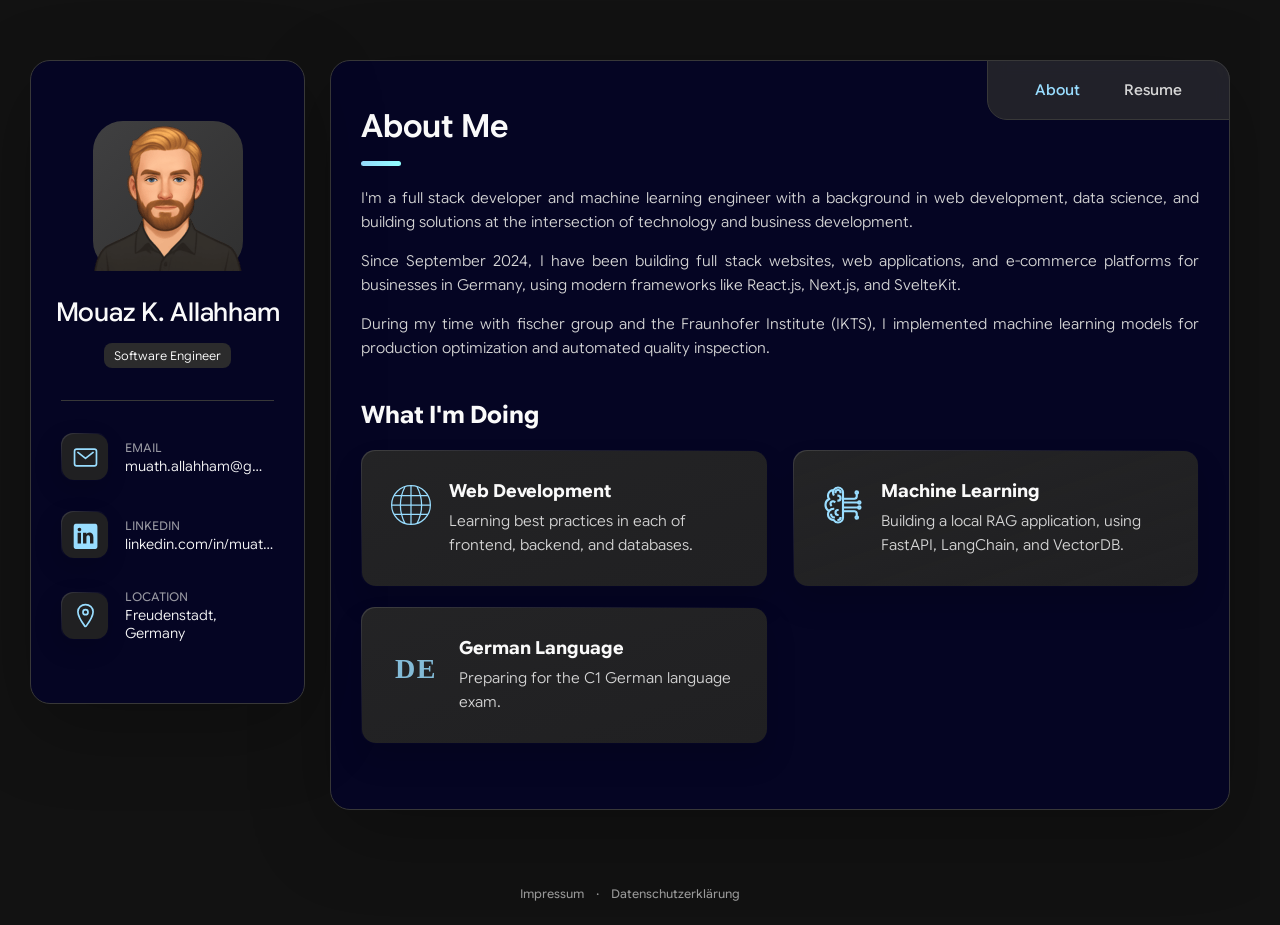
==== commit b4746f84: "consistencies" ====
--- a/index.html
+++ b/index.html
@@ -292,7 +292,7 @@
                         id="Network"
                         sketch:type="MSLayerGroup"
                         transform="translate(1.000000, 1.000000)"
-                        stroke="#6B6C6E"
+                        stroke="currentColor"
                         stroke-width="2"
                       >
                         <circle
@@ -340,7 +340,7 @@
                 <div class="service-content-box">
                   <h4 class="h4 service-item-title">Web development</h4>
                   <p class="service-item-text">
-                    Learning best practices in each of fronend, backend, and
+                    Learning best practices in each of frontend, backend, and
                     databases.
                   </p>
                 </div>
@@ -373,7 +373,7 @@
                   /> -->
 
                   <svg
-                    fill="#000000"
+                    fill="currentColor"
                     version="1.1"
                     id="Layer_1"
                     xmlns="http://www.w3.org/2000/svg"
@@ -454,7 +454,7 @@
                       font-size="18"
                       font-weight="bold"
                       letter-spacing="1"
-                      fill="var(--primary-color)"
+                      fill="currentColor"
                       fill-opacity="0.82"
                     >
                       DE
@@ -596,35 +596,6 @@
               </li>
             </ul>
           </section> -->
-
-          <div class="modal-container" data-modal-container>
-            <div class="overlay" data-overlay></div>
-
-            <section class="testimonials-modal">
-              <!-- <button class="modal-close-btn" data-modal-close-btn>
-                <svg xmlns="http://www.w3.org/2000/svg" class="ionicon" viewBox="0 0 512 512"><path fill="none" stroke="currentColor" stroke-linecap="round" stroke-linejoin="round" stroke-width="64" d="M368 368L144 144M368 144L144 368"/></svg>
-              </button> -->
-
-              <!-- <div class="modal-img-wrapper">
-   
-              </div> -->
-
-              <!-- <div class="modal-content">
-                <h4 class="h3 modal-title" data-modal-title>Daniel Lewis</h4>
-                <time datetime="2023-06-14">14 June, 2023</time>
-
-                <div class="modal-text" data-modal-text>
-                  <p>
-                    Richard was hired to create a corporate identity. It's
-                    modern, clean and with a beautiful design that got a lot of
-                    praises from colleagues and visitors. We were very pleased
-                    with the work done. He has a lot of experience and is very
-                    concerned about the needs of client.
-                  </p>
-                </div>
-              </div> -->
-            </section>
-          </div>
 
           <!-- <section class="clients">
             <h3 class="h3 clients-title">Clients</h3>
--- a/style.css
+++ b/style.css
@@ -513,8 +513,6 @@
 .about-text p {
   margin-bottom: 15px;
   text-align: justify;
-  padding-left: 10px;
-  padding-right: 10px;
 }
 
 .service {
@@ -1248,9 +1246,9 @@
   height: 16px;
 }
 .form-btn:hover {
-  background: var(--bg-gradient-light-blue1);
-}
-.form-btn::before {
+  background: var(--bg-gradient-light-blue);
+}
+.form-btn:hover::before {
   background: var(--bg-gradient-light-blue2);
 }
 
@@ -1269,6 +1267,7 @@
 .icon {
   display: block;
   margin: auto;
+  color: var(--light-blue);
   fill: var(--light-blue);
 }
 
@@ -1299,11 +1298,17 @@
   color: var(--light-blue);
 }
 
+.legal-main ~ .site-footer {
+  padding-bottom: 24px;
+}
+
 /*LEGAL PAGES*/
 
 .legal-main {
   margin: 60px auto;
   min-width: 259px;
+  max-width: 820px;
+  padding: 0 15px;
 }
 
 .legal-page {
@@ -1321,16 +1326,58 @@
   line-height: 1.8;
 }
 
+.legal-content h2 {
+  color: var(--white2);
+  font-size: var(--fs2);
+  font-weight: var(--fw500);
+  margin-top: 32px;
+  margin-bottom: 10px;
+}
+
 .legal-content h3 {
   color: var(--white2);
   font-size: var(--fs4);
   font-weight: var(--fw500);
-  margin-top: 24px;
+  margin-top: 20px;
   margin-bottom: 8px;
 }
 
 .legal-content p {
   margin-bottom: 12px;
+  text-align: justify;
+  hyphens: auto;
+}
+
+.legal-content ul {
+  padding-left: 1.4rem;
+  margin-bottom: 12px;
+}
+
+.legal-content ul li {
+  list-style: disc;
+  margin-bottom: 4px;
+}
+
+.legal-content address {
+  font-style: normal;
+  margin: 8px 0 16px;
+  padding: 12px 16px;
+  background: var(--jet);
+  border-left: 3px solid var(--light-blue);
+  border-radius: 8px;
+}
+
+.legal-content address strong {
+  display: block;
+  color: var(--white2);
+  margin-bottom: 4px;
+}
+
+.legal-updated {
+  color: var(--light-gray70);
+  font-size: var(--fs8);
+  font-family: var(--ff-poppins);
+  margin-bottom: 8px;
 }
 
 .legal-content a {
